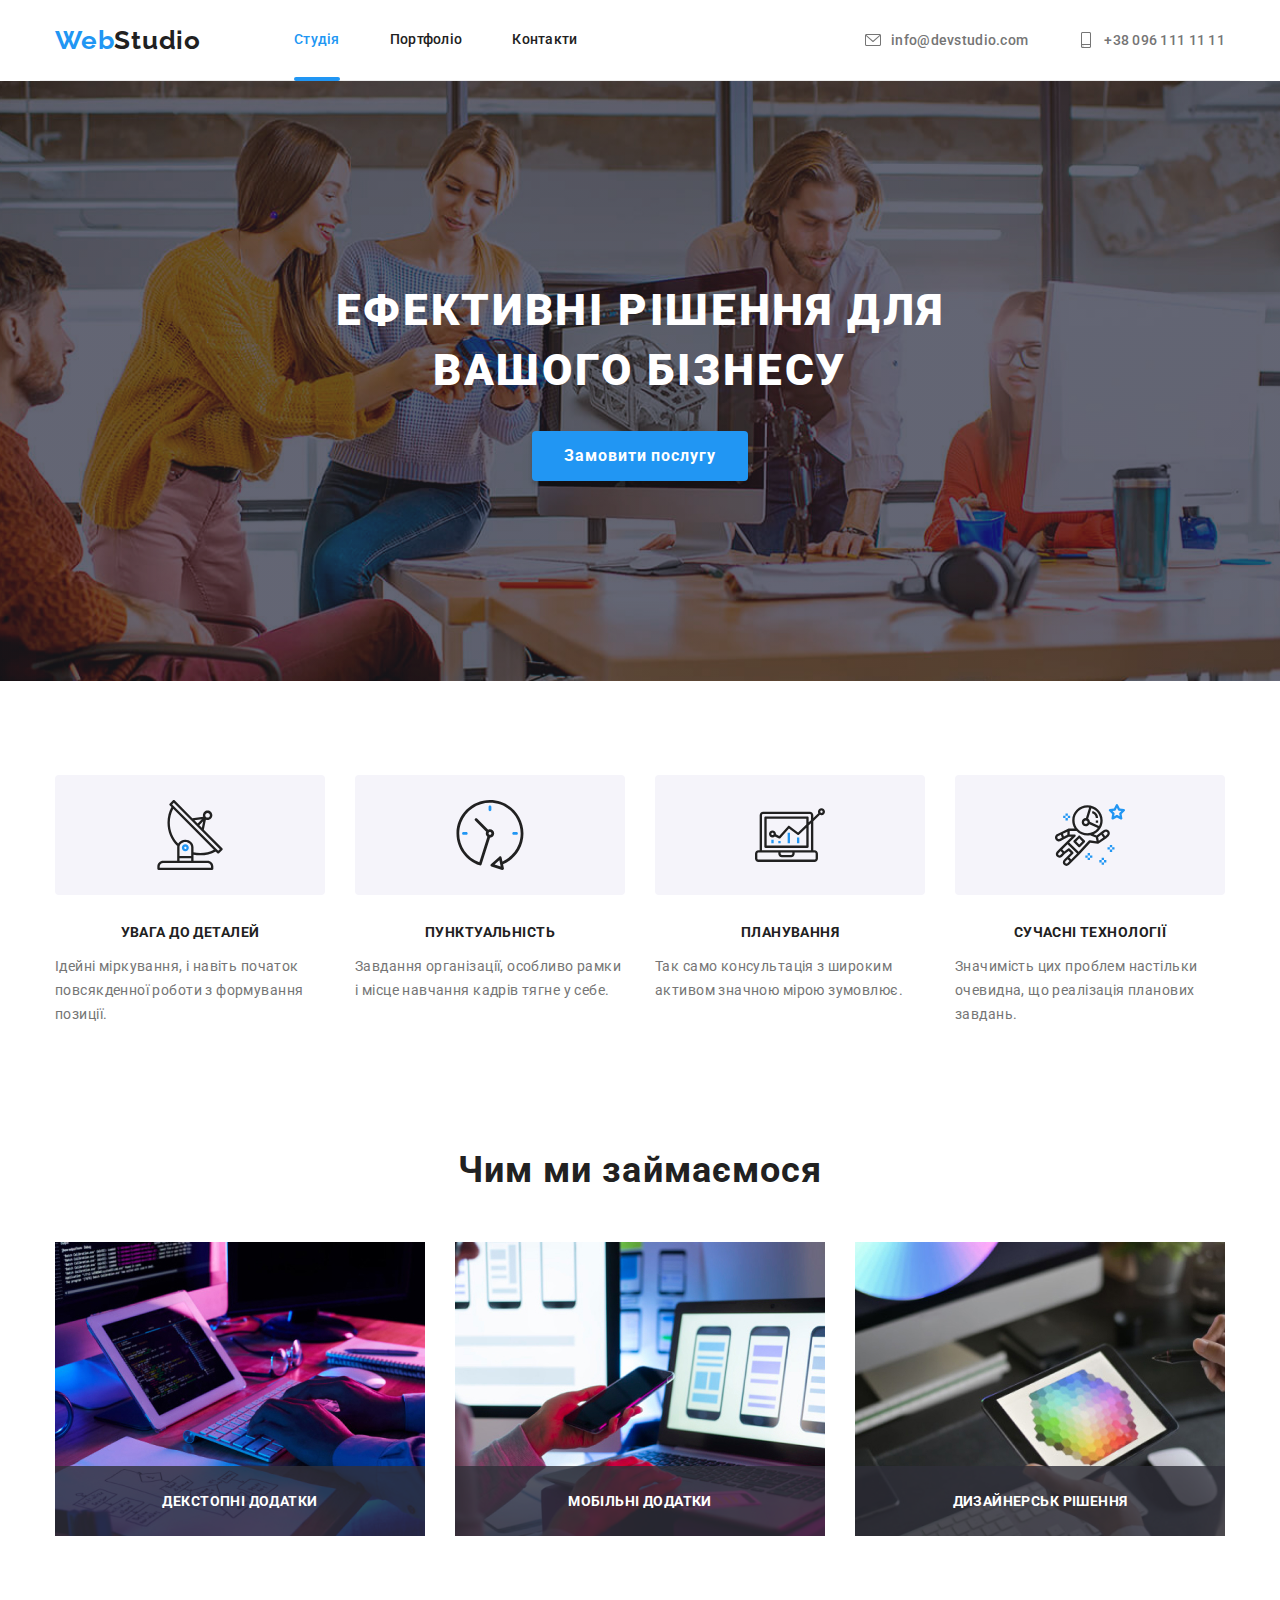
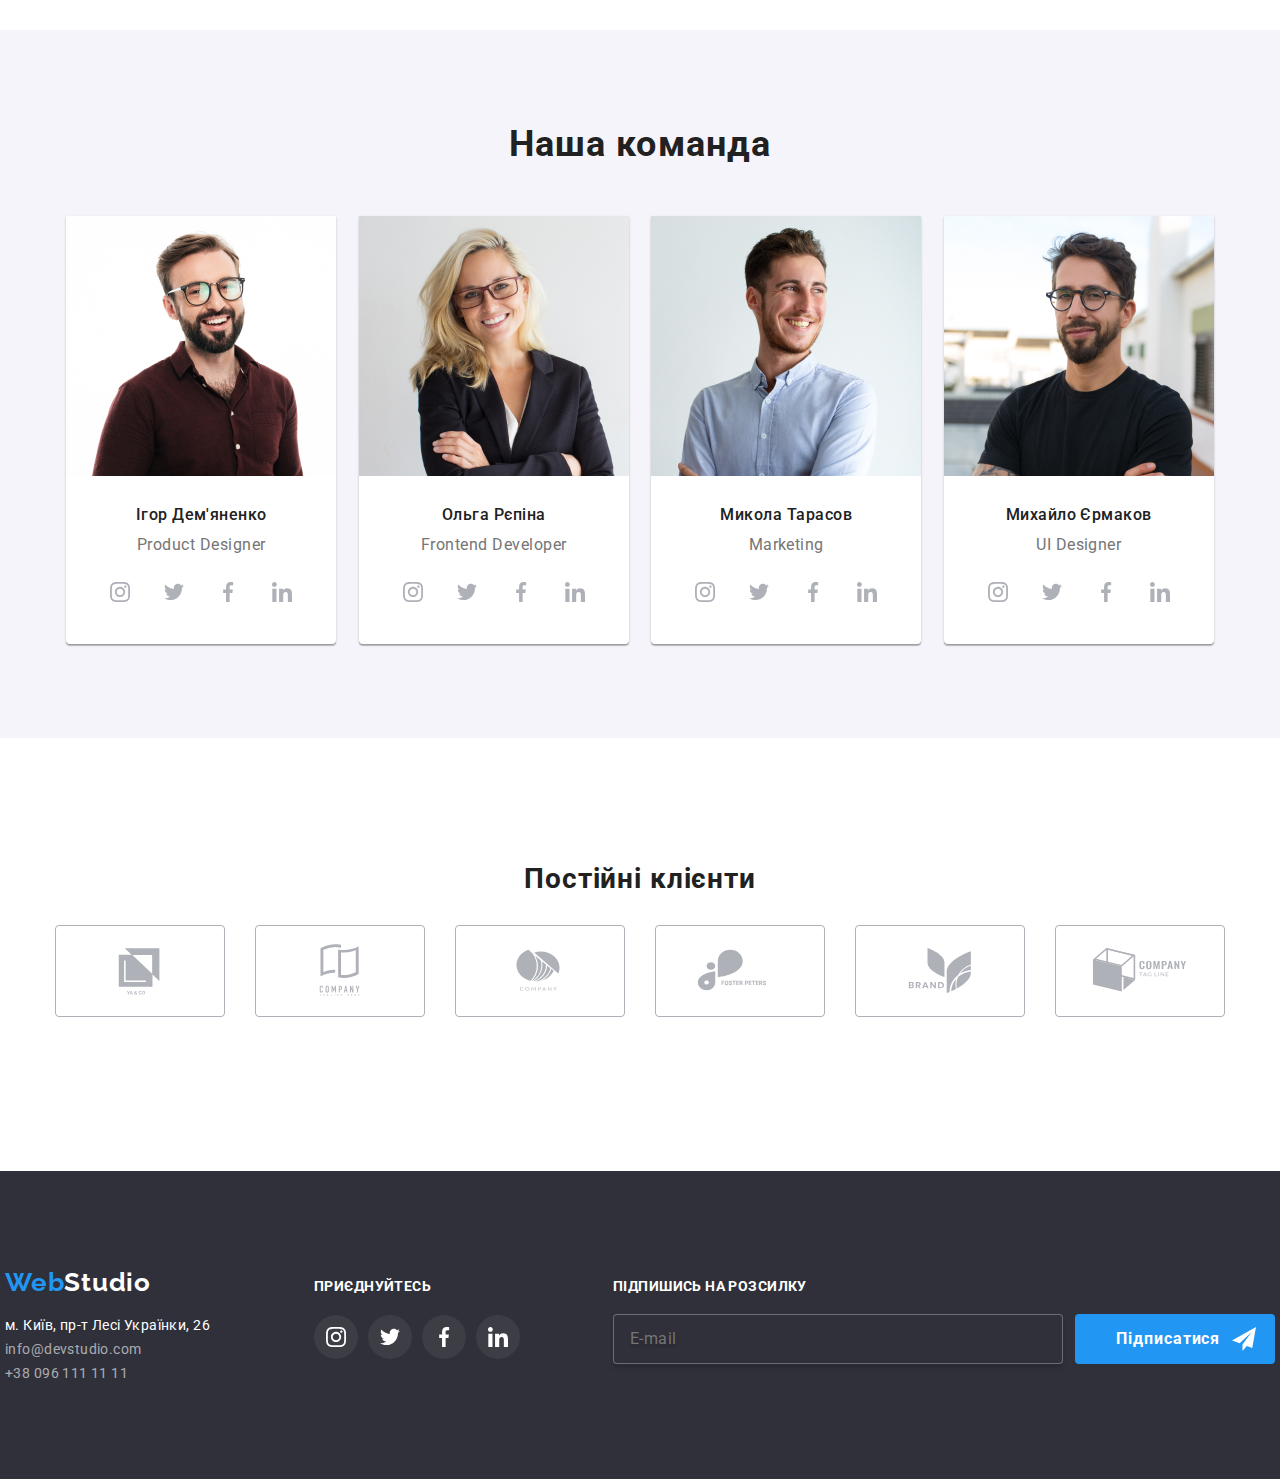
==== index.html @ 0f88b259 "home work#8 page1" ====
<!doctype html>
<html lang="uk">
<head>
    <meta charset="UTF-8">
    <meta http-equiv="X-UA-Compatible" content="IE=edge">
    <meta name="viewport" content="width=device-width, initial-scale=1.0">
    <title>WebStudio</title>
    <link rel="preconnect" href="https://fonts.googleapis.com">
    <link rel="preconnect" href="https://fonts.gstatic.com" crossorigin>
    <link href="https://fonts.googleapis.com/css2?family=Raleway:wght@700&family=Roboto:wght@400;500;700;900&display=swap"
        rel="stylesheet">
    <link rel="stylesheet" href="https://cdnjs.cloudflare.com/ajax/libs/modern-normalize/1.0.0/modern-normalize.min.css">
    <!-- <link rel="stylesheet" href="./css/styles.css"> -->
    <link rel="stylesheet" href="./css/main.min.css">
</head>
  <body class="page modal-open">
<!-- шапка сайта-->
  <header class="header">
    <div  class="header__container">
        <a href="./іndex.html" class="logo"><span class="logo--accent">Web</span>Studio</a>
      <!-- кнопка мобильного меню -->
        <button type="button" class="menu-switch js-open-menu" data-menu-button="" aria-expanded="false">
          <svg class="menu-switch__icon" width="40" height="40" aria-label="Перемикач мобільного меню">
            <use class="menu-button__open" href="./images/icons.svg#icon-menu"></use>
          </svg>
        </button>
        <!-- конец кнопки моб.меню -->
            <ul class="nav">
                <li class="nav__item"><a href="#" class="nav__link nav__link--current">Студія</a></li>
                <li class="nav__item"><a href="./portfolio.html" class="nav__link">Портфоліо</a></li>
                <li class="nav__item"><a href="#" class="nav__link">Контакти</a></li>
            </ul>
<!--Contacts-->    
            <ul class="contacts">
                <li class="contacts__item">
                  <a class="contacts__link" href="mailto:info@devstudio.com">
                    <svg class="contacts__icon" width="16px" height="16px">
                    <use href="./images/icons.svg#icon-envelope "></use></svg>info@devstudio.com</a>              
                </li>
                <li class="contacts__item"> 
                  <a class="contacts__link" href="tel:+380961111111">
                    <svg class="contacts__icon" width="16px" height="16px">
                    <use href="./images/icons.svg#icon-smartphone"></use></svg>+38 096 111 11 11</a>
                </li>
            </ul>
        </div>
    </header>
<!-- поставить крестики -->


    <!-- mobile-windows -->
    <div class="menu-container js-menu-container" id="mobile-menu">
      <button class="menu-switch js-close-menu">
        <svg class="menu-switch__icon" width="40" height="40" aria-label="Перемикач мобільного меню">
          <use class="menu-button__cross" href="./images/icons.svg#icon-close_menu"></use>
        </svg>
      </button>
      <ul class="mobile-menu">
        <li class="mobile-menu__item">
          <a href="./index.html" class="mobile-menu__link mobile-menu__link--current">Студія</a>
        </li>
        <li class="mobile-menu__item">
          <a href="./portfolio.html" class="mobile-menu__link">Портфоліо</a>
        </li>
        <li class="mobile-menu__item">
          <a href="#" class="mobile-menu__link">Контакти</a>
        </li>
      </ul>
      <ul class="contacts-menu">
        <li class="contacts-menu__item">
          <a href="tel:+380961111111" class="contacts-menu__tel"> +38 096 111 11 11 </a>
        </li>
        <li class="contacts-menu__item">
          <a href="mailto:info@devstudio.com" class="contacts-menu__mail"> info@devstudio.com </a>
        </li>
      </ul>
      <ul class="social-menu">
        <li class="social-menu__item">
          <a href="#" class="social-menu__link">Instagram</a>
        </li>
        <li class="social-menu__item">
          <a href="#" class="social-menu__link">Twitter</a>
        </li>
        <li class="social-menu__item">
          <a href="#" class="social-menu__link">Facebook</a>
        </li>
        <li class="social-menu__item">
          <a href="#" class="social-menu__link">LinkedIn</a>
        </li>
      </ul>
    </div>
    <main>
<!-- Ефективні рішення для вашого бізнесу -->
  <section class="hero">
    <h1 class="hero__title">ЕФЕКТИВНІ РІШЕННЯ ДЛЯ ВАШОГО БІЗНЕСУ</h1>
    <button  type="button" class="hero__button" data-modal-open>Замовити послугу</button>
  </section>
  <!-- ПЕРЕВАГИ -->
  <section class="benefits__section">
    <div class="benefits__container">
    <h2 class="visually--hidden">Переваги </h2>    
      <ul class="benefits__list">
      <li class="benefits__item">
       <div class="benefits__icons-box">
         <svg class="benefits__icon">
           <use href="./images/icons.svg#icon-antenna-1"></use>
         </svg>
       </div>
          <h3 class="benefits__title">УВАГА ДО ДЕТАЛЕЙ</h3>
          <p class="benefits__text">Ідейні міркування, і навіть початок повсякденної роботи з формування позиції.</p>
         </li>
        <li class="benefits__item">
          <div class="benefits__icons-box">
             <svg class="benefits__icon" >
              <use href="./images/icons.svg#icon-clock-1"></use>
              </svg>
            </div>
           <h3 class="benefits__title">ПУНКТУАЛЬНІСТЬ</h3>
           <p class="benefits__text">Завдання організації, особливо рамки і місце навчання кадрів тягне у себе.</p>
         </li>  
         <li class="benefits__item">
             <div class="benefits__icons-box">
                <svg class="benefits__icon">
                  <use href="./images/icons.svg#icon-diagram-1"></use>
                 </svg>
              </div>
             <h3 class="benefits__title">ПЛАНУВАННЯ</h3>
            <p class="benefits__text">Так само консультація з широким активом значною мірою зумовлює.</p>
         </li>
         <li class="benefits__item">
           <div class="benefits__icons-box">
               <svg class="benefits__icon" >
                 <use href="./images/icons.svg#icon-astronaut-1"></use>
               </svg>
             </div>
           <h3 class="benefits__title">СУЧАСНІ ТЕХНОЛОГІЇ</h3>
           <p class="benefits__text">Значимість цих проблем настільки очевидна, що реалізація планових завдань.</p>
         </li>
      </ul>
    </div>
 </section>
    <!-- Чим ми займаємось     -->
  <section class="activites__section">
    <div class="activites__container">
        <h2 class="activites__title">Чим ми займаємося</h2>        
          <ul class="activites__list">
            <li class="activites__item">
              <img src="./images/Box/box1.jpg" class="work-see" alt="Картинка-1" width="370">
                 <p class="activites__text">ДЕКСТОПНІ ДОДАТКИ</p>
            </li>        
            <li class="activites__item">
              <img src="./images/Box/box2.jpg" class="work-see" alt="Картинка-2" width="370">
                <p class="activites__text">МОБІЛЬНІ ДОДАТКИ</p>
            </li>
            <li class="activites__item">
              <img src="./images/Box/box3.jpg" class="work-see" alt="Картинка-3" width="370">
                <p class="activites__text">ДИЗАЙНЕРСЬК РІШЕННЯ</p>
            </li>
        </ul>
      </div></div>
  </section>
    <!--Наша команда-->
  <section class="team__section">
    <div class="team__container">
     <h2 class="team__title">Наша команда</h2>
          <ul class="team__list"> 
            <li class="team__item"> 
              <!-- Ігор Демяненко  -->
              <picture class="team__foto">
                <source 
                srcset="
                ./images/Foto/igor1.jpg 1x, 
                ./images/Foto/igor1@2x.jpg 2x" media="(min-width: 1200px)" type="image/jpg">
                <source 
                srcset="
                ./images/Foto/igor1_tablet.jpg 1x, 
                ./images/Foto/igor1_tablet@2x.jpg 2x" media="(min-width: 768px)" type="image/jpg">
                
                <img srcset="
                ./images/Foto/igor1_mobile.jpg 1x, 
                ./images/Foto/igor1_mobile@2x.jpg 2x" src="./images/Foto/igor1_mobile.jpg" alt="Ігор Демяненко" class="team__img">
              </picture>
              <!-- <img src="./images/Foto/igor1.jpg" alt="Дем'яненко" width="270" height="260" class="team__foto"> -->
              <h3 class="team__name">Ігор Дем'яненко</h3>
              <p lang="en" class="team__members">Product Designer</p>
             <ul class="iconssocial">
              <li class="iconssocial__list">
                <a class="iconssocial__link" href="https://www.instagram.com">
                 <svg width="20px" height="20px">
                   <use href="./images/icons.svg#icon-instagram"></use>
                </svg>
                </a>
              </li>
              <li>
                <a class="iconssocial__link" href="https://twitter.com">
                  <svg width="20px" height="20px">
                    <use href="./images/icons.svg#icon-twitter"></use>
                  </svg>
                </a>
              </li>
              <li>
                <a class="iconssocial__link" href="https://www.facebook.com">
                    <svg width="20px" height="20px">
                    <use href="./images/icons.svg#icon-facebook"></use>
                    </svg>
                 </a>
              </li>
              <li>
                <a class="iconssocial__link" href="https://www.linkedin.com">
                  <svg width="20px" height="20px">
                    <use href="./images/icons.svg#icon-linkedin"></use>
                  </svg>
                </a>
              </li>
            </ul>
             </li> 
            <li class="team__item"> 
              <!-- Ольга Рєпіна -->
              <picture class="team__foto">
                <source 
                srcset="
                ./images/Foto/olga2.jpg 1x, 
                ./images/Foto/olga2@2x.jpg 2x" media="(min-width: 1200px)" type="image/jpg">
                <source 
                srcset="
                ./images/Foto/olga2_tablet.jpg 1x, 
                ./images/Foto/olga2_tablet@2x.jpg 2x" media="(min-width: 768px)" type="image/jpg">
                
                <img srcset="
                ./images/Foto/olga2_mobile.jpg 1x, 
                ./images/Foto/olga2_mobile@2x.jpg 2x" src="./images/Foto/olga_mobile.jpg" alt="Ольга Рєпіна" class="team__img">
              </picture>


                    <!-- <img src="./images/Foto/olga2.jpg" alt="Рєпіна" width="270" height="260" class="team__foto"> -->
                    <h3 class="team__name">Ольга Рєпіна</h3>
                    <p lang="en" class="team__members">Frontend Developer</p>
                  <ul class="iconssocial">
                  <li class="iconssocial__list">
                      <a class="iconssocial__link" href="https://www.instagram.com">
                        <svg width="20px" height="20px">
                        <use href="./images/icons.svg#icon-instagram"></use>
                        </svg>
                      </a>
                  </li>
                  <li class="iconssocial__list">
                      <a class="iconssocial__link" href="https://twitter.com">
                        <svg width="20px" height="20px">
                        <use href="./images/icons.svg#icon-twitter"></use>
                        </svg>
                      </a>
                  </li>
                  <li class="iconssocial__list">
                       <a class="iconssocial__link" href="https://www.facebook.com">
                        <svg width="20px" height="20px">
                        <use href="./images/icons.svg#icon-facebook"></use>
                        </svg>
                      </a>
                  </li>
                  <li class="iconssocial__list">
                      <a class="iconssocial__link" href="https://www.linkedin.com">
                        <svg width="20px" height="20px">
                        <use href="./images/icons.svg#icon-linkedin"></use>
                        </svg>
                      </a>
                  </li>
                 </ul>
            </li>
            <li class="team__item">
              <!-- Микола Тарасов -->
              <picture class="team__foto">
                <source 
                srcset="
                ./images/Foto/mykola3.jpg 1x, 
                ./images/Foto/mykola3@2x.jpg 2x" media="(min-width: 1200px)" type="image/jpg">
                <source 
                srcset="
                ./images/Foto/mykola3_tablet.jpg 1x, 
                ./images/Foto/mykola3_tablet@2x.jpg 2x" media="(min-width: 768px)" type="image/jpg">
                
                <img srcset="
                ./images/Foto/mykola3_mobile.jpg 1x, 
                ./images/Foto/mykola3_mobile@2x.jpg 2x" src="./images/Foto/mykola3_mobile.jpg" alt="Микола Тарасов" class="team__img">
              </picture>

               <!-- <img src="./images/Foto/mykola3.jpg" alt="Тарасов" width="270" height="260" class="team__foto"> -->
                          <h3 class="team__name">Микола Тарасов</h3>
                          <p lang="en" class="team__members">Marketing</p>
                        <ul class="iconssocial">
                      <li>
                        <a class="iconssocial__link" href="https://www.instagram.com">
                          <svg width="20px" height="20px">
                            <use href="./images/icons.svg#icon-instagram"></use>
                          </svg>
                        </a>
                      </li>
                      <li>
                        <a class="iconssocial__link" href="https://twitter.com">
                          <svg width="20px" height="20px">
                            <use href="./images/icons.svg#icon-twitter"></use>
                          </svg>
                        </a>
                      </li>
                      <li>
                        <a class="iconssocial__link" href="https://www.facebook.com">
                          <svg width="20px" height="20px">
                             <use href="./images/icons.svg#icon-facebook"></use>
                           </svg>
                        </a>
                       </li>
                       <li>
                        <a class="iconssocial__link" href="https://www.linkedin.com">
                          <svg width="20px" height="20px">
                            <use href="./images/icons.svg#icon-linkedin"></use>
                          </svg>
                        </a>
                       </li>
                    </ul>
             </li>
            <li class="team__item">
              <!-- Михайло Єрмаков -->
              <picture class="team__foto">
                <source 
                srcset="
                ./images/Foto/mychaylo4.jpg 1x, 
                ./images/Foto/mychaylo4@2x.jpg 2x" media="(min-width: 1200px)" type="image/jpg">
                <source 
                srcset="
                ./images/Foto/mychaylo4_tablet.jpg 1x, 
                ./images/Foto/mychaylo4_tablet@2x.jpg 2x" media="(min-width: 768px)" type="image/jpg">
                
                <img srcset="
                ./images/Foto/mychaylo4_mobile.jpg 1x, 
                ./images/Foto/mychaylo4_mobile@2x.jpg 2x" src="./images/Foto/mychaylo4_mobile.jpg" alt="Михайло Єрмаков" class="team__img">
              </picture>

                  <!-- <img src="./images/Foto/mychaylo4.jpg" alt="Єрмаков" width="270" height="260" class="team__foto"> -->
                    <h3 class="team__name">Михайло Єрмаков</h3>
                    <p lang="en" class="team__members">UI Designer</p>
                      <ul class="iconssocial">
                      <li>
                        <a class="iconssocial__link" href="https://www.instagram.com">
                          <svg width="20px" height="20px">
                          <use href="./images/icons.svg#icon-instagram"></use>
                          </svg>
                        </a>
                      </li>
                      <li>
                        <a class="iconssocial__link" href="https://twitter.com">
                          <svg width="20px" height="20px">
                          <use href="./images/icons.svg#icon-twitter"></use>
                          </svg>
                        </a>
                      </li>
                      <li>
                        <a class="iconssocial__link" href="https://www.facebook.com">
                          <svg width="20px" height="20px">
                          <use href="./images/icons.svg#icon-facebook"></use>
                          </svg>
                        </a>
                      </li>
                      <li>
                        <a class="iconssocial__link" href="https://www.linkedin.com">
                          <svg width="20px" height="20px">
                          <use href="./images/icons.svg#icon-linkedin"></use>
                          </svg>
                        </a>
                      </li>
                    </ul>
            </li>
          </ul>
    </div>
  </div>
  </section>
   <!-- постійні клієнти -->
  <section class="clients__section">
    <div class="clients__container"> 
      <h2 class="clients__title">Постійні клієнти</h2>
      <ul class="clients__list">
        <li>
          <a class="clients__icon" href="#">
            <svg width="106" height="60">
              <use href="./images/icons.svg#icon-logo-yaco1"></use>
            </svg>
          </a>
        </li>
        <li>
          <a class="clients__icon" href="#">
            <svg width="106" height="60">
              <use href="./images/icons.svg#icon-logo-tag2"></use>
            </svg>
          </a>
        </li>
        <li>
          <a class="clients__icon" href="#">
            <svg width="106" height="60">
              <use href="./images/icons.svg#icon-logo-company3"></use>
            </svg>
          </a>
        </li>
        <li>
          <a class="clients__icon" href="#">
            <svg width="106" height="60">
              <use href="./images/icons.svg#icon-logo-foster4"></use>
            </svg>
          </a>
        </li>
        <li>
          <a class="clients__icon" href="#">
            <svg width="106" height="60">
              <use href="./images/icons.svg#icon-logo-brand5"></use>
            </svg>
          </a>
        </li>
        <li>
          <a class="clients__icon" href="#">
            <svg width="106" height="60">
              <use href="./images/icons.svg#icon-logo-line6"></use>
            </svg>
          </a>
        </li>
      </ul>
    <!-- </div> -->
  </div>
  </section>
    </main>
    <!-- footer -->
  <footer class="footer__section ">      
        <!-- Контакты--> 
        <div class="footer__container">
          <div class="address">                
          <a href="./іndex.html" class="logo logo--footer">
           <span class="logo--accent">Web</span>Studio</a>
           <address>
             <ul class="address__list"> 
               <li> <a href="https://goo.gl/maps/XMncbi9ji453G5f37" target="_blank" rel=" " class="address__link">
               м. Київ, пр-т Лесі Українки, 26 </a></li>
               <li><a href="mailto:info@devstudio.com" class="address__item">info@devstudio.com</a></li>
               <li><a href="tel:+380961111111" class="address__item">+38 096 111 11 11</a></li>
             </ul>
           </address>
          </div>
          <div class="join">
            <p class="join__text" >Приєднуйтесь</p>
              <ul class="icons">
                 <li class="icons__list">
                  <a class="icons__link" href="https://www.instagram.com"><svg width="20px" height="20px">
                    <use href="./images/icons.svg#icon-instagram"></use>
                    </svg>
                 </a>
                </li>
                <li class="icons__list">
                  <a class="icons__link" href="https://twitter.com"><svg width="20px" height="20px">
                     <use href="./images/icons.svg#icon-twitter"></use>
                    </svg>
                  </a>
                </li>
                <li class="icons__list">
                  <a class="icons__link" href="https://www.facebook.com"><svg width="20px" height="20px">
                    <use href="./images/icons.svg#icon-facebook"></use>
                    </svg>
                  </a>
                </li>
                <li class="icons__list">
                  <a class="icons__link" href="https://www.linkedin.com"><svg width="20px" height="20px">
                    <use href="./images/icons.svg#icon-linkedin"></use>
                    </svg>
                  </a>
                </li>
              </ul>
        </div>
        <div class="subscription"> 
          <p class="subscription__text"> ПІДПИШИСЬ НА РОЗСИЛКУ</p>
          <form class="subscription__form">
          <input class="subscription__input" placeholder="E-mail">
          <button class="subscription__button" type="button" >Підписатися
            <svg class="subscription__svg" width="24px" height="24px">
            <use href="./images/icons.svg#icon-icon-send"></use></svg></button>
          </form>   
        </div>   
      </div>    
   <!-- </div>   -->
  </footer>
<!-- модальне вікно -->
  <div class="backdrop is-hidden" data-modal>
    <div class="modal" >
<!-- кнопка закритття -->
     <button  class="close" data-modal-close>
      <svg class="close__icon" width="20px" height="20px">
        <use href="./images/icons.svg#close-modal"></use></svg></button>
  <!-- Залиште свої дані, ми вам передзвонимо --> 
     <form class="form">
        <p class="form__title">Залиште свої дані, ми вам передзвонимо</p> 
        <div class="form__field">
          <label class="form__label" for="name">Ім'я</label>
              <input class="form__box" id="name" type="text" name="name">
              <svg class="form__icon" width="18" height="18">
              <use href="./images/icons.svg#icon-person-black-18dp">
              </use>
            </svg>
        </div>
        <div class="form__field"> 
           <label class="form__label" for="tel" >Телефон</label>
             <input class="form__box" id="tel" type="tel" name="tel">
               <svg class="form__icon" width="18" height="18">
                <use href="./images/icons.svg#icon-phone-black-18dp">
               </use>
            </svg>
        </div>       
        <div class="form__field"> 
            <label class="form__label" for="mail" >Пошта</label>
              <input class="form__box" id="mail" type="email" name="mail">
              <svg class="form__icon" width="18px" height="18px">
              <use href="./images/icons.svg#icon-email-black-18dp">
              </use>
            </svg>
        </div>       
        <div class="form__field"> 
            <label for="comment" class="form__label">Коментар</label>
             <div class="imputs">
            <textarea id="comment" name="comment" class="form__textarea" cols="30" rows="10" 
          style= "height: 120px;" placeholder="Введіть текст"></textarea>
          </div>
        </div>        
         <div class="checkbox">
        <label for="checkbox" class="checkbox__label">
             <input id="checkbox" class="checkbox__input" type="checkbox" name="conditions">          
             <svg class="checkbox__icon" width="16" height="15">
              <use href="./images/icons.svg#icon-Vector_modal">
              </use>
            </svg>
         </label>    
        <p class="checkbox_text">Погоджуюся з розсилкою та приймаю<a href=" " class="checkbox__link">Умови договору</a></p>        </div>    
       <button type ="submit" class="modal__button">Відправити</button>
        </form> 
      </div>
     </div>     
  <script src="./js/modal.js">
  </script>
  <script src="./js/mobile-menu.js">
  </script>
</body>
</html>
---- css/main.min.css ----
.projects,.filter,.footer__container,.clients__container,.activites__container,.activites__list,.header__container{padding-left:15px;padding-right:15px;margin:0 auto}@media screen and (min-width: 320px){.projects,.filter,.footer__container,.clients__container,.activites__container,.activites__list,.header__container{min-width:480px;margin:0}}@media screen and (min-width: 768px){.projects,.filter,.footer__container,.clients__container,.activites__container,.activites__list,.header__container{min-width:768px;margin:0}}@media screen and (min-width: 1200px){.projects,.filter,.footer__container,.clients__container,.activites__container,.activites__list,.header__container{max-width:1200px;-webkit-box-align:center;-ms-flex-align:center;align-items:center;-webkit-box-pack:center;-ms-flex-pack:center;justify-content:center}}.contacts-menu,.team__list__list,.nav{margin-top:0;margin-bottom:0;list-style:none}@media screen and (min-width: 480px){.projects__section,.clients__section,.team__section,.benefits__section,.activites__section{padding-top:0px;padding-bottom:0px}}@media screen and (min-width: 1200px){.projects__section,.clients__section,.team__section,.benefits__section,.activites__section{padding-top:94px;padding-bottom:94px}}.visually--hidden{position:absolute;white-space:nowrap;width:1px;height:1px;overflow:hidden;border:0;padding:0;clip:rect(0 0 0 0);-webkit-clip-path:inset(50%);clip-path:inset(50%);margin:-1px}body{color:#757575;font-family:"Roboto",sans-serif}textarea{margin:0px;padding:0px}label{margin:0px;padding:0px}input{margin:0px;padding:0px}ul{list-style:none;padding:0}h1,h2,h3,h4,h5,h6,p{margin-top:0}.list{list-style:none;padding-left:0;margin:0}.link{text-decoration:none;color:inherit}img{display:block;max-width:100%;height:auto}.nav,.contacts{margin:0}.logo__contacts,.logo__footer,.address,.link__footer,.link__address,.footer__container{text-decoration:none}.header{border-bottom:1px solid #ececec}.header{display:-webkit-box;display:-ms-flexbox;display:flex;-webkit-box-pack:justify;-ms-flex-pack:justify;justify-content:space-between;padding-right:0px;margin-top:0px;margin-bottom:0px;margin-left:0;-webkit-box-align:normal;-ms-flex-align:normal;align-items:normal}@media screen and (min-width: 320px)and (max-width: 767px){.header{max-width:480px}}@media screen and (min-width: 768px){.header{max-width:768px}}@media screen and (min-width: 1200px){.header{max-width:1200px}}@media screen and (min-width: 320px)and (max-width: 479px){.header{max-width:479px}}.header{margin:0 auto}.header{border-bottom:1px solid #ececec}.logo{display:-webkit-box;display:-ms-flexbox;display:flex;text-decoration:none;color:#212121;font-family:Raleway,sans-serif;font-weight:700;font-size:26px;line-height:1.19;text-align:center;letter-spacing:.03em;-webkit-box-align:center;-ms-flex-align:center;align-items:center}.logo--accent{color:#2196f3}.logo--footer{color:#fff;margin:0px;text-align:start}@media screen and (min-width: 480px){.logo{padding-top:16px;padding-bottom:16px}}@media screen and (min-width: 320px)and (max-width: 1119px){.logo{padding-top:0px;padding-bottom:16px;padding-top:16px}}@media screen and (min-width: 1119px){.logo{margin-right:93px;-webkit-box-pack:center;-ms-flex-pack:center;justify-content:center}}@media screen and (max-width: 767px){.contacts{display:none}}.nav{padding-left:0}.nav{display:-webkit-box;display:-ms-flexbox;display:flex}@media screen and (max-width: 767px){.nav{display:none}}@media screen and (min-width: 768px)and (max-width: 1119px){.nav{-ms-flex-wrap:nowrap;flex-wrap:nowrap;margin-left:87px}}.nav{-webkit-transition:-webkit-transform 250ms cubic-bezier(0.4, 0, 0.2, 1);transition:-webkit-transform 250ms cubic-bezier(0.4, 0, 0.2, 1);transition:transform 250ms cubic-bezier(0.4, 0, 0.2, 1);transition:transform 250ms cubic-bezier(0.4, 0, 0.2, 1), -webkit-transform 250ms cubic-bezier(0.4, 0, 0.2, 1)}@media screen and (min-width: 768px){.nav__item{display:-webkit-box;display:-ms-flexbox;display:flex;position:relative}}@media screen and (min-width: 768px){.nav__item{margin-left:50px}}.nav__item:nth-child(1){margin-left:0px}.nav__link{color:#212121;padding-top:32px;padding-bottom:32px;-webkit-box-align:center;-ms-flex-align:center;align-items:center}.nav__link{-webkit-box-align:center;-ms-flex-align:center;align-items:center;font-weight:500;font-size:14px;line-height:1.14;letter-spacing:.02em;text-decoration:none}.nav__link{-webkit-transition:background-color 250ms cubic-bezier(0.4, 0, 0.2, 1);transition:background-color 250ms cubic-bezier(0.4, 0, 0.2, 1);cursor:pointer}.nav__link--current{color:#2196f3}@media screen and (min-width: 1140px){.nav__link--current::after{content:"";position:absolute;right:0;bottom:0px;-webkit-transform:translateY(25%);transform:translateY(25%);display:block;border-radius:2px;width:100%;height:4px;background-color:#2196f3}}.header__container{position:relative;display:-webkit-box;display:-ms-flexbox;display:flex;-webkit-box-pack:justify;-ms-flex-pack:justify;justify-content:space-between;-webkit-box-align:center;-ms-flex-align:center;align-items:center}@media screen and (min-width: 768px)and (max-width: 1119px){.header__container{max-width:1119px;margin:0;display:-webkit-box;display:-ms-flexbox;display:flex}}@media screen and (min-width: 1200px){.header__container{width:1200px;margin:0px auto}}@media screen and (max-width: 767px){.contacts{display:none}}@media screen and (min-width: 768px)and (max-width: 1119px){.contacts{display:-webkit-box;display:-ms-flexbox;display:flex;-ms-flex-wrap:wrap;flex-wrap:wrap;margin-left:auto;-webkit-box-align:center;-ms-flex-align:center;align-items:center;padding-left:0;margin-left:97px}}@media screen and (min-width: 1200px){.contacts{display:-webkit-box;display:-ms-flexbox;display:flex;margin-left:auto;-webkit-box-align:center;-ms-flex-align:center;align-items:center;padding-left:0}}.contacts__item{display:-webkit-box;display:-ms-flexbox;display:flex;position:relative}@media screen and (min-width: 768px){.contacts__item{margin:0}}@media screen and (min-width: 1200px){.contacts__item:nth-child(1){margin-left:0}}.contacts__link{-webkit-box-align:center;-ms-flex-align:center;align-items:center;text-decoration:none;font-weight:500;font-size:14px;line-height:16px;letter-spacing:.02em;color:#757575;-webkit-transition:fill 250ms cubic-bezier(0.4, 0, 0.2, 1),color 250ms cubic-bezier(0.4, 0, 0.2, 1);transition:fill 250ms cubic-bezier(0.4, 0, 0.2, 1),color 250ms cubic-bezier(0.4, 0, 0.2, 1);display:-webkit-box;display:-ms-flexbox;display:flex}@media screen and (min-width: 1200px){.contacts__link{margin-left:50px}}.contacts__link:hover,.contacts__link:focus{color:#2196f3}.contacts__icon{fill:currentColor;margin-right:10px;padding:0;margin-bottom:0;-webkit-transition:color 250ms cubic-bezier(0.4, 0, 0.2, 1);transition:color 250ms cubic-bezier(0.4, 0, 0.2, 1)}.contacts__icon:hover,.contacts__icon:focus{fill:#2196f3;color:#2196f3}.hero{margin:0 auto;max-width:480px;padding:118px 30px;background-color:#c4c4c4;background-image:-webkit-gradient(linear, left top, right top, from(rgba(47, 48, 58, 0.4)), to(rgba(47, 48, 58, 0.4))),url("/images/slide-hero_mobile.jpg");background-image:linear-gradient(to right, rgba(47, 48, 58, 0.4), rgba(47, 48, 58, 0.4)),url("/images/slide-hero_mobile.jpg");background-repeat:no-repeat;background-size:cover;background-position:center;text-align:center}@media(min-device-pixel-ratio: 2),(-webkit-min-device-pixel-ratio: 2),(min-resolution: 192dpi),(min-resolution: 2dppx){.hero{background-image:-webkit-gradient(linear, left top, right top, from(rgba(47, 48, 58, 0.4)), to(rgba(47, 48, 58, 0.4))),url("/images/slide-hero_mobile@2x.jpg");background-image:linear-gradient(to right, rgba(47, 48, 58, 0.4), rgba(47, 48, 58, 0.4)),url("/images/slide-hero_mobile@2x.jpg")}}@media screen and (min-width: 577px){.hero{max-width:768px;padding:118px 60px;background-image:-webkit-gradient(linear, left top, right top, from(rgba(47, 48, 58, 0.4)), to(rgba(47, 48, 58, 0.4))),url("/images/slide-hero_tablet.jpg");background-image:linear-gradient(to right, rgba(47, 48, 58, 0.4), rgba(47, 48, 58, 0.4)),url("/images/slide-hero_tablet.jpg");background-size:cover}}@media screen and (min-width: 577px)and (min-device-pixel-ratio: 2),screen and (min-width: 577px)and (-webkit-min-device-pixel-ratio: 2),screen and (min-width: 577px)and (min-resolution: 192dpi),screen and (min-width: 577px)and (min-resolution: 2dppx){.hero{background-image:-webkit-gradient(linear, left top, right top, from(rgba(47, 48, 58, 0.4)), to(rgba(47, 48, 58, 0.4))),url("/images/slide-hero_tablet@2x.jpg");background-image:linear-gradient(to right, rgba(47, 48, 58, 0.4), rgba(47, 48, 58, 0.4)),url("/images/slide-hero_tablet@2x.jpg")}}@media screen and (min-width: 961px){.hero{max-width:1600px;padding:200px 0;background-image:-webkit-gradient(linear, left top, right top, from(rgba(47, 48, 58, 0.4)), to(rgba(47, 48, 58, 0.4))),url("/images/slide-hero.jpg");background-image:linear-gradient(to right, rgba(47, 48, 58, 0.4), rgba(47, 48, 58, 0.4)),url("/images/slide-hero.jpg");background-size:cover}}@media screen and (min-width: 961px)and (min-device-pixel-ratio: 2),screen and (min-width: 961px)and (-webkit-min-device-pixel-ratio: 2),screen and (min-width: 961px)and (min-resolution: 192dpi),screen and (min-width: 961px)and (min-resolution: 2dppx){.hero{background-image:-webkit-gradient(linear, left top, right top, from(rgba(47, 48, 58, 0.4)), to(rgba(47, 48, 58, 0.4))),url("/images/slide-hero@2x.jpg");background-image:linear-gradient(to right, rgba(47, 48, 58, 0.4), rgba(47, 48, 58, 0.4)),url("/images/slide-hero@2x.jpg")}}.hero__title{max-width:360px;margin:0 auto 30px;color:#fff;text-transform:uppercase;font-weight:900;font-size:26px;line-height:1.62;letter-spacing:.06em}@media screen and (min-width: 1200px){.hero__title{max-width:696px;font-size:44px;line-height:1.36}}.hero__button{padding:10px 32px;background-color:#2196f3;color:#fff;font-weight:700;font-size:16px;line-height:1.88;letter-spacing:.06em;font-family:inherit;cursor:pointer;-webkit-box-shadow:0px 4px 4px rgba(0,0,0,.15);box-shadow:0px 4px 4px rgba(0,0,0,.15);border-radius:4px;border:none;-webkit-transition:background-color 250ms cubic-bezier(0.4, 0, 0.2, 1);transition:background-color 250ms cubic-bezier(0.4, 0, 0.2, 1)}.hero__button:hover,.hero__button:focus{background-color:#188ce8}@media screen and (max-width: 1119px){.activites__section{display:none}}.activites__section{padding-top:0px}.activites__container{display:-webkit-box;display:-ms-flexbox;display:flex;-webkit-box-orient:vertical;-webkit-box-direction:normal;-ms-flex-direction:column;flex-direction:column;-ms-flex-wrap:wrap;flex-wrap:wrap;-webkit-box-pack:center;-ms-flex-pack:center;justify-content:center;max-width:1200px;padding-left:15px;padding-right:15px;margin:0 auto}.activites__title{font-size:36px;line-height:1.16;text-align:center;letter-spacing:.03em;margin-top:0;margin-bottom:50px;color:#212121}.activites__list{display:-webkit-box;display:-ms-flexbox;display:flex;gap:30px;margin:0px;padding:0;-webkit-box-pack:justify;-ms-flex-pack:justify;justify-content:space-between}.activites__item{position:relative}.activites__text{position:absolute;padding-top:27px;padding-bottom:27px;left:0;margin:0;width:100%;height:70px;background-color:rgba(47,48,58,.8);bottom:0px;opacity:1}.activites__text{color:#fff;font-weight:700;font-size:14px;-webkit-box-align:center;-ms-flex-align:center;align-items:center;text-align:center;text-transform:uppercase;letter-spacing:.03em}.benefits__container{padding-left:15px;padding-right:15px}@media screen and (min-width: 1200px){.benefits__container{display:-webkit-box;display:-ms-flexbox;display:flex;width:1200px;margin:0 auto}}@media screen and (min-width: 1200px){.benefits__list{display:-webkit-box;display:-ms-flexbox;display:flex;-webkit-box-align:start;-ms-flex-align:start;align-items:start;margin:0;padding:0}}.benefits__title{font-style:normal;font-weight:700;font-size:14px;line-height:1.14;letter-spacing:.03em;text-transform:uppercase;color:#212121}@media screen and (min-width: 480px){.benefits__title{text-align:center}}.benefits__text{margin-top:0;margin-bottom:0;color:#757575;font-size:14px;line-height:1.71;letter-spacing:.03em}.benefits__item{display:inline-block;-webkit-box-pack:center;-ms-flex-pack:center;justify-content:center}@media screen and (min-width: 480px){.benefits__item{width:100%;margin-bottom:30px}}@media screen and (min-width: 1200px){.benefits__item{width:270px;padding-left:0;margin-left:30px}}.benefits__item:nth-child(1){padding-left:0;margin-left:0}.benefits__icon{fill:currentcolor;width:70px;height:70px}.benefits__icons-box{display:-webkit-box;display:-ms-flexbox;display:flex;-webkit-box-align:center;-ms-flex-align:center;align-items:center;-webkit-box-pack:center;-ms-flex-pack:center;justify-content:center;background-color:#f5f4fa;margin-bottom:30px;border-radius:4px}@media screen and (min-width: 1200px){.benefits__icons-box{-ms-flex-preferred-size:calc((100% - 90px)/4);flex-basis:calc((100% - 90px)/4);height:120px}}.team__section{background-color:#f5f4fa}@media screen and (min-width: 768px)and (max-width: 1119px){.team__section .team__item{width:354px}}.team__container{display:-webkit-box;display:-ms-flexbox;display:flex;-ms-flex-wrap:wrap;flex-wrap:wrap;padding-left:15px;padding-right:15px;margin:0 auto;text-align:center;-webkit-box-pack:center;-ms-flex-pack:center;justify-content:center}@media screen and (min-width: 320px)and (min-width: 767px){.team__container{-webkit-box-orient:vertical;-webkit-box-direction:normal;-ms-flex-direction:column;flex-direction:column;width:480px}}@media screen and (min-width: 768px){.team__container{width:768px;-webkit-box-orient:vertical;-webkit-box-direction:normal;-ms-flex-direction:column;flex-direction:column}}@media screen and (min-width: 1200px){.team__container{-webkit-box-orient:vertical;-webkit-box-direction:normal;-ms-flex-direction:column;flex-direction:column;width:1200px;margin:0 auto;-ms-flex-wrap:wrap;flex-wrap:wrap;-webkit-box-pack:center;-ms-flex-pack:center;justify-content:center}}.team__list{display:-webkit-box;display:-ms-flexbox;display:flex;-ms-flex-wrap:wrap;flex-wrap:wrap;font-family:Roboto,sans-serif;font-style:normal;padding-left:0;text-align:center;-webkit-box-pack:center;-ms-flex-pack:center;justify-content:center;margin:0}@media screen and (min-width: 1200px){.team__list{-ms-flex-pack:distribute;justify-content:space-around}}.team__title{font-size:36px;line-height:1.16;text-align:center;letter-spacing:.03em;margin-top:0;margin-bottom:50px;color:#212121}.team__item{margin-left:0px;background:#fff;-webkit-box-shadow:0px 1px 3px rgba(0,0,0,.12),0px 1px 1px rgba(0,0,0,.14),0px 2px 1px rgba(0,0,0,.2);box-shadow:0px 1px 3px rgba(0,0,0,.12),0px 1px 1px rgba(0,0,0,.14),0px 2px 1px rgba(0,0,0,.2);border-radius:0px 0px 4px 4px;text-align:center;margin-left:0;-webkit-transition:-webkit-transform 250ms cubic-bezier(0.4, 0, 0.2, 1);transition:-webkit-transform 250ms cubic-bezier(0.4, 0, 0.2, 1);transition:transform 250ms cubic-bezier(0.4, 0, 0.2, 1);transition:transform 250ms cubic-bezier(0.4, 0, 0.2, 1), -webkit-transform 250ms cubic-bezier(0.4, 0, 0.2, 1)}@media screen and (min-width: 1200px){.team__item{padding-bottom:30px;gap:30px}}@media screen and (min-width: 768px)and (max-width: 1119px){.team__item{margin-left:0px;margin-bottom:30px}}@media screen and (min-width: 768px)and (max-width: 1119px){.team__item{margin-left:0px;padding-bottom:24px;margin-bottom:30px}.team__item:nth-child(2n){margin-left:30px}}@media screen and (max-width: 767px){.team__item{padding-bottom:24px;margin-bottom:30px}}.team__name{color:#212121;line-height:1.18;text-align:center;letter-spacing:.03em;margin-top:0;margin-bottom:10px;font-weight:500;font-size:16px;margin-top:30px}.team__members{margin-bottom:0px;padding-bottom:0px;margin-bottom:16px}.team__members{font-size:16px;line-height:19px;text-align:center;letter-spacing:.03em}.team__foto{margin-bottom:30px}.humana-list{display:block;width:270px;margin-left:0px;-webkit-box-shadow:0px 4px 4px rgba(0,0,0,.25);box-shadow:0px 4px 4px rgba(0,0,0,.25);-webkit-transition:-webkit-transform 250ms cubic-bezier(0.4, 0, 0.2, 1);transition:-webkit-transform 250ms cubic-bezier(0.4, 0, 0.2, 1);transition:transform 250ms cubic-bezier(0.4, 0, 0.2, 1);transition:transform 250ms cubic-bezier(0.4, 0, 0.2, 1), -webkit-transform 250ms cubic-bezier(0.4, 0, 0.2, 1)}.iconssocial__list{border-radius:50%}.iconssocial__list:nth-child(1){margin-left:0}.iconssocial{display:-webkit-box;display:-ms-flexbox;display:flex;-webkit-box-pack:center;-ms-flex-pack:center;justify-content:center;gap:10px;display:flex;margin-left:auto;margin-right:auto;list-style:none}.iconssocial__link{display:-webkit-box;display:-ms-flexbox;display:flex;-webkit-box-align:center;-ms-flex-align:center;align-items:center;-webkit-box-pack:center;-ms-flex-pack:center;justify-content:center;width:44px;height:44px;border-radius:50%;fill:#afb1b8;-webkit-transition:fill 250ms cubic-bezier(0.4, 0, 0.2, 1),background-color 250ms cubic-bezier(0.4, 0, 0.2, 1);transition:fill 250ms cubic-bezier(0.4, 0, 0.2, 1),background-color 250ms cubic-bezier(0.4, 0, 0.2, 1)}.iconssocial__link:hover,.iconssocial__link:focus{background-color:#2196f3;fill:#fff}.clients__section{margin:0 auto}.clients__container{display:-webkit-box;display:-ms-flexbox;display:flex;-webkit-box-orient:vertical;-webkit-box-direction:normal;-ms-flex-direction:column;flex-direction:column;margin:0 auto;-ms-flex-wrap:wrap;flex-wrap:wrap;-webkit-box-pack:center;-ms-flex-pack:center;justify-content:center;-ms-flex-line-pack:distribute;align-content:space-around}.clients__list{-webkit-box-align:center;-ms-flex-align:center;align-items:center;-webkit-box-pack:center;-ms-flex-pack:center;justify-content:center;margin:0;display:-webkit-box;display:-ms-flexbox;display:flex;gap:30px}@media screen and (max-width: 767px){.clients__list{-ms-flex-wrap:wrap;flex-wrap:wrap;margin-bottom:60px;max-width:480px}}@media screen and (min-width: 768px){.clients__list{-ms-flex-wrap:wrap;flex-wrap:wrap;margin-bottom:60px;max-width:768px}}@media screen and (min-width: 1200px){.clients__list{-ms-flex-wrap:nowrap;flex-wrap:nowrap;gap:30px}}.clients__title{font-weight:700;font-size:36px;line-height:1.16;text-align:center;letter-spacing:.03em;color:#212121;margin-bottom:50px}@media screen and (min-width: 480px){.clients__title{font-size:28px;line-height:1.18;margin-bottom:30px;margin-top:30px}}.clients__icon{display:-webkit-box;display:-ms-flexbox;display:flex;-webkit-box-align:center;-ms-flex-align:center;align-items:center;-webkit-box-pack:center;-ms-flex-pack:center;justify-content:center;border:1px solid #afb1b8;border-radius:4px;fill:#afb1b8;-webkit-transition:fill 250ms cubic-bezier(0.4, 0, 0.2, 1),border 250ms cubic-bezier(0.4, 0, 0.2, 1);transition:fill 250ms cubic-bezier(0.4, 0, 0.2, 1),border 250ms cubic-bezier(0.4, 0, 0.2, 1)}@media screen and (max-width: 767px){.clients__icon{width:210px;height:92px}}@media screen and (min-width: 768px)and (max-width: 1119px){.clients__icon{width:226px;height:92px}}@media screen and (min-width: 1200px){.clients__icon{width:170px;height:92px}}.clients__icon:hover,.clients__icon:focus{border:1px solid #2196f3;fill:#2196f3}.footer__section{padding-top:60px;padding-bottom:60px;background:#2f303a;padding-left:0;padding-right:0}.footer__container{text-decoration:none;font-size:26px;line-height:1.19;text-align:start;letter-spacing:.03em}.footer__container{display:-webkit-box;display:-ms-flexbox;display:flex;-webkit-box-pack:center;-ms-flex-pack:center;justify-content:center;margin:0 auto}@media screen and (max-width: 767px){.footer__container{max-width:480px;-ms-flex-wrap:wrap;flex-wrap:wrap;-webkit-box-orient:vertical;-webkit-box-direction:normal;-ms-flex-direction:column;flex-direction:column;-webkit-box-align:center;-ms-flex-align:center;align-items:center}}@media screen and (min-width: 768px)and (max-width: 1119px){.footer__container{width:768px;-webkit-box-align:center;-ms-flex-align:center;align-items:center;-webkit-box-orient:horizontal;-webkit-box-direction:normal;-ms-flex-direction:row;flex-direction:row;-ms-flex-wrap:wrap;flex-wrap:wrap;-webkit-box-pack:justify;-ms-flex-pack:justify;justify-content:space-between}}@media screen and (min-width: 1200px){.footer__container{display:-webkit-box;display:-ms-flexbox;display:flex;width:1200px;-webkit-box-align:baseline;-ms-flex-align:baseline;align-items:baseline}}.address{font-style:normal}@media screen and (min-width: 1200px){.address{margin-top:20px}}.address{display:-webkit-box;display:-ms-flexbox;display:flex;-webkit-box-orient:vertical;-webkit-box-direction:normal;-ms-flex-direction:column;flex-direction:column;margin-left:0}@media screen and (max-width: 767px){.address{-webkit-box-align:center;-ms-flex-align:center;align-items:center}}@media screen and (min-width: 768px)and (max-width: 1119px){.address{-webkit-box-align:center;-ms-flex-align:center;align-items:center;margin-left:74px}}@media screen and (min-width: 1200px){.address{-webkit-box-align:start;-ms-flex-align:start;align-items:start}}.address__list{margin-top:0;margin-bottom:0;list-style:none;padding-left:0;font-size:14px;line-height:1.71;letter-spacing:.03em;color:#fff;font-style:normal}@media screen and (max-width: 1119px){.address__list{display:-webkit-box;display:-ms-flexbox;display:flex;-webkit-box-orient:vertical;-webkit-box-direction:normal;-ms-flex-direction:column;flex-direction:column;-webkit-box-align:center;-ms-flex-align:center;align-items:center}}@media screen and (min-width: 1200px){.address{margin-right:70px}}.address__link{color:#fff;text-decoration:none;list-style:none;-webkit-transition:color 250ms cubic-bezier(0.4, 0, 0.2, 1);transition:color 250ms cubic-bezier(0.4, 0, 0.2, 1);-webkit-box-align:center;-ms-flex-align:center;align-items:center}.address__link:hover,.address__link:focus{color:#2196f3}.address__item{color:rgba(255,255,255,.6);text-decoration:none;-webkit-transition:color 250ms cubic-bezier(0.4, 0, 0.2, 1);transition:color 250ms cubic-bezier(0.4, 0, 0.2, 1)}.address__item:hover,.address__item:focus{color:#2196f3}.address__item{margin-top:9px}.join{display:-webkit-box;display:-ms-flexbox;display:flex;-webkit-box-orient:vertical;-webkit-box-direction:normal;-ms-flex-direction:column;flex-direction:column;padding:0}@media screen and (max-width: 767px){.join{-webkit-box-align:center;-ms-flex-align:center;align-items:center}}@media screen and (min-width: 768px)and (max-width: 1119px){.join{margin-right:74px}}@media screen and (max-width: 767px){.join{-webkit-box-align:center;-ms-flex-align:center;align-items:center;margin-bottom:60px;margin-top:60px;align-items:center}}.join__text{text-transform:uppercase;-webkit-box-align:center;-ms-flex-align:center;align-items:center;color:#fff;font-weight:700;font-size:14px;line-height:1.14;letter-spacing:.03em;padding:0;margin:0;margin-bottom:20px}.subscription{display:-webkit-box;display:-ms-flexbox;display:flex;-webkit-box-orient:vertical;-webkit-box-direction:normal;-ms-flex-direction:column;flex-direction:column;-webkit-box-pack:center;-ms-flex-pack:center;justify-content:center}@media screen and (max-width: 767px){.subscription{margin:0px auto;-webkit-box-align:center;-ms-flex-align:center;align-items:center}}@media screen and (min-width: 768px)and (max-width: 1119px){.subscription{-webkit-box-align:center;-ms-flex-align:center;align-items:center;-webkit-box-pack:center;-ms-flex-pack:center;justify-content:center;margin-left:144px;margin-right:auto;margin-top:60px}}@media screen and (min-width: 1200px){.subscription{margin-left:93px}}.subscription__text{margin-bottom:20px;font-weight:700;font-size:14px;line-height:16px;letter-spacing:.03em;text-transform:uppercase;color:#fff}.subscription__form{display:-webkit-box;display:-ms-flexbox;display:flex;-webkit-box-align:center;-ms-flex-align:center;align-items:center}@media screen and (max-width: 1119px){.subscription__form{-webkit-box-orient:vertical;-webkit-box-direction:normal;-ms-flex-direction:column;flex-direction:column}}@media screen and (min-width: 1200px){.subscription__form{-webkit-box-align:center;-ms-flex-align:center;align-items:center}}.subscription__input{cursor:pointer;width:450px;height:50px;padding:0px;padding-left:16px;font-weight:400;font-size:16px;line-height:1.25;letter-spacing:.03em;border:1px solid rgba(255,255,255,.3);-webkit-box-shadow:0px 4px 4px rgba(0,0,0,.15);box-shadow:0px 4px 4px rgba(0,0,0,.15);background-color:#2f303a;color:rgba(255,255,255,.6);text-shadow:0px 4px 4px rgba(0,0,0,.25);border-radius:4px;-webkit-transition:border 250ms #212121,color 250ms #212121,text-shadow 250ms #212121,-webkit-box-shadow 250ms #212121;transition:border 250ms #212121,color 250ms #212121,text-shadow 250ms #212121,-webkit-box-shadow 250ms #212121;transition:box-shadow 250ms #212121,border 250ms #212121,color 250ms #212121,text-shadow 250ms #212121;transition:box-shadow 250ms #212121,border 250ms #212121,color 250ms #212121,text-shadow 250ms #212121,-webkit-box-shadow 250ms #212121}@media screen and (min-width: 1200px){.subscription__input{padding-right:12px}}@media screen and (min-width: 320px)and (max-width: 480px){.subscription__input{width:100%;margin-left:0;margin-right:0}}.subscription__input:hover,.subscription__input:focus{border:1px solid #2196f3;color:#2196f3;-webkit-box-shadow:0px 4px 4px rgba(0,0,0,.25);box-shadow:0px 4px 4px rgba(0,0,0,.25)}.subscription__button{background-color:#2196f3;-webkit-transition:background-color 250ms cubic-bezier(0.4, 0, 0.2, 1);transition:background-color 250ms cubic-bezier(0.4, 0, 0.2, 1)}.subscription__button{display:-webkit-box;display:-ms-flexbox;display:flex;-webkit-box-pack:space-evenly;-ms-flex-pack:space-evenly;justify-content:space-evenly;width:200px;height:50px;border-radius:4px;color:#fff;cursor:pointer;font-weight:700;font-size:16px;line-height:1.87;text-align:left;-webkit-box-align:center;-ms-flex-align:center;align-items:center;letter-spacing:.06em;border:1px solid rgba(0,0,0,0);-webkit-transition:fill 250ms cubic-bezier(0.4, 0, 0.2, 1),border 250ms cubic-bezier(0.4, 0, 0.2, 1);transition:fill 250ms cubic-bezier(0.4, 0, 0.2, 1),border 250ms cubic-bezier(0.4, 0, 0.2, 1)}.subscription__button:hover,.subscription__button:focus{border:1px solid #2196f3;-webkit-box-shadow:0px 4px 4px rgba(0,0,0,.15);box-shadow:0px 4px 4px rgba(0,0,0,.15);background-color:#188ce8}@media screen and (min-width: 320px)and (max-width: 1119px){.subscription__button{margin-top:20px;padding:0px}}@media screen and (min-width: 1200px){.subscription__button{margin-left:12px;padding-left:28px}}.subscription__svg{fill:#fff;-webkit-box-pack:center;-ms-flex-pack:center;justify-content:center;-webkit-box-align:center;-ms-flex-align:center;align-items:center;margin-left:0px}.backdrop{position:fixed;top:0px;left:0px;width:100%;height:100%;background:rgba(0,0,0,.2);opacity:1;-webkit-transition:opasity 250ms cubic-bezier(0.4, 0, 0.2, 1),visibility 250ms cubic-bezier(0.4, 0, 0.2, 1);transition:opasity 250ms cubic-bezier(0.4, 0, 0.2, 1),visibility 250ms cubic-bezier(0.4, 0, 0.2, 1)}.backdrop.is-hidden{opacity:0;pointer-events:none;visibility:hidden;-webkit-transition:opasity 250ms cubic-bezier(0.4, 0, 0.2, 1),visibility 250ms cubic-bezier(0.4, 0, 0.2, 1);transition:opasity 250ms cubic-bezier(0.4, 0, 0.2, 1),visibility 250ms cubic-bezier(0.4, 0, 0.2, 1)}.backdrop.is-hidden .modal{position:absolute;top:50%;left:50%;-webkit-transform:translate(-50%, -50%) scale(0) rotateZ(0deg);transform:translate(-50%, -50%) scale(0) rotateZ(0deg);-webkit-transition:-webkit-transform 250ms cubic-bezier(0.4, 0, 0.2, 1);transition:-webkit-transform 250ms cubic-bezier(0.4, 0, 0.2, 1);transition:transform 250ms cubic-bezier(0.4, 0, 0.2, 1);transition:transform 250ms cubic-bezier(0.4, 0, 0.2, 1), -webkit-transform 250ms cubic-bezier(0.4, 0, 0.2, 1)}.form{padding:40px}.form__title{display:block;padding:0px;margin-bottom:12px;font-weight:700;font-size:20px;line-height:1.15;text-align:center;letter-spacing:.03em;color:#212121}.modal{position:absolute;width:528px;top:50%;left:50%;-webkit-transform:translate(-50%, -50%);transform:translate(-50%, -50%);background-color:#fff;-webkit-transform:translate(-50%, -50%) scale(1) rotateZ(360deg);transform:translate(-50%, -50%) scale(1) rotateZ(360deg);border:1px solid rgba(0,0,0,0);border-radius:4px;-webkit-box-shadow:0px 1px 3px rgba(0,0,0,.12),0px 1px 1px rgba(0,0,0,.14),0px 2px 1px rgba(0,0,0,.2);box-shadow:0px 1px 3px rgba(0,0,0,.12),0px 1px 1px rgba(0,0,0,.14),0px 2px 1px rgba(0,0,0,.2);-webkit-transition:background-color 250ms cubic-bezier(0.4, 0, 0.2, 1),-webkit-transform 250ms cubic-bezier(0.4, 0, 0.2, 1);transition:background-color 250ms cubic-bezier(0.4, 0, 0.2, 1),-webkit-transform 250ms cubic-bezier(0.4, 0, 0.2, 1);transition:transform 250ms cubic-bezier(0.4, 0, 0.2, 1),background-color 250ms cubic-bezier(0.4, 0, 0.2, 1);transition:transform 250ms cubic-bezier(0.4, 0, 0.2, 1),background-color 250ms cubic-bezier(0.4, 0, 0.2, 1),-webkit-transform 250ms cubic-bezier(0.4, 0, 0.2, 1)}@media screen and (min-width: 480px)and (max-width: 1119px){.modal{width:450px}}.close__icon{margin:auto;width:18px;height:18px;right:50%;-webkit-box-align:center;-ms-flex-align:center;align-items:center;cursor:pointer}.close{display:-webkit-box;display:-ms-flexbox;display:flex;position:absolute;top:8px;right:8px;margin:0;-webkit-box-align:center;-ms-flex-align:center;align-items:center;-webkit-box-pack:center;-ms-flex-pack:center;justify-content:center;width:30px;height:30px;border-radius:50%;border:1px solid rgba(0,0,0,.1);padding:0;background-color:#fff;fill:#000;-webkit-transition:fill 250ms cubic-bezier(0.4, 0, 0.2, 1),-webkit-transform 250ms cubic-bezier(0.4, 0, 0.2, 1);transition:fill 250ms cubic-bezier(0.4, 0, 0.2, 1),-webkit-transform 250ms cubic-bezier(0.4, 0, 0.2, 1);transition:transform 250ms cubic-bezier(0.4, 0, 0.2, 1),fill 250ms cubic-bezier(0.4, 0, 0.2, 1);transition:transform 250ms cubic-bezier(0.4, 0, 0.2, 1),fill 250ms cubic-bezier(0.4, 0, 0.2, 1),-webkit-transform 250ms cubic-bezier(0.4, 0, 0.2, 1)}.close:hover,.close:focus{fill:#188ce8}.form__field~.form__field{margin-top:10px}.form__field{position:relative;display:-webkit-box;display:-ms-flexbox;display:flex;-webkit-box-orient:vertical;-webkit-box-direction:normal;-ms-flex-direction:column;flex-direction:column;margin-bottom:10px}.form__label{font-weight:400;font-size:12px;line-height:1.16;letter-spacing:.01em;padding:0;margin:0;margin-bottom:4px;color:#757575}.form__imputs{position:relative;cursor:pointer;margin:0;height:40px;border:1px solid rgba(33,33,33,.2);border-radius:4px;padding-left:42px;-webkit-transition:fill 250ms cubic-bezier(0.4, 0, 0.2, 1),color 250ms cubic-bezier(0.4, 0, 0.2, 1);transition:fill 250ms cubic-bezier(0.4, 0, 0.2, 1),color 250ms cubic-bezier(0.4, 0, 0.2, 1)}.form__imputs:hover,.form__imputs:focus{border:#2196f3;fill:#2196f3}.form__imputs:focus,.form__imputs:hover{outline:1px solid #2196f3;cursor:pointer}.form__icon{position:absolute;top:50%;left:12px;width:18px;height:18px;fill:#212121;-webkit-transition:fill 250ms cubic-bezier(0.4, 0, 0.2, 1);transition:fill 250ms cubic-bezier(0.4, 0, 0.2, 1)}.form__box:focus+.form__icon,.form__box:hover+.form__icon{fill:#2196f3}.form__box{position:relative;width:448px;height:40px;padding:0px;padding-left:40px;padding-right:12px;margin:0px;border:1px solid rgba(33,33,33,.2);border-radius:4px;cursor:pointer;fill:#2196f3;-webkit-transition:fill 250ms cubic-bezier(0.4, 0, 0.2, 1),border 250ms cubic-bezier(0.4, 0, 0.2, 1);transition:fill 250ms cubic-bezier(0.4, 0, 0.2, 1),border 250ms cubic-bezier(0.4, 0, 0.2, 1)}@media screen and (min-width: 480px)and (max-width: 1119px){.form__box{width:370px}}.form__box:hover,.form__box:focus,.form__box:active{border:1px solid #2196f3;fill:#2196f3}.form__icon:hover,.form__icon:focus{fill:#2196f3;color:#2196f3}.checkbox{position:relative;display:-webkit-box;display:-ms-flexbox;display:flex;-webkit-box-align:center;-ms-flex-align:center;align-items:center;-webkit-box-pack:center;-ms-flex-pack:center;justify-content:center;font-weight:400;font-size:14px;line-height:1.71;letter-spacing:.03em;margin-left:12px;margin-top:20px;color:#757575}@media screen and (min-width: 480px)and (max-width: 1119px){.checkbox{font-weight:400;font-size:12px;line-height:1.16;margin-left:0px;-webkit-box-pack:justify;-ms-flex-pack:justify;justify-content:space-between}}.checkbox__label{cursor:pointer;display:-webkit-box;display:-ms-flexbox;display:flex;font-size:14px;font-size:14px;-webkit-box-pack:center;-ms-flex-pack:center;justify-content:center;-webkit-box-align:center;-ms-flex-align:center;align-items:center;cursor:pointer}.checkbox__icon{display:inline-block;position:absolute;left:20px;border-radius:2px;fill:#fff;border:2px solid #212121;-webkit-transform:translate(-50%);transform:translate(-50%)}@media screen and (min-width: 480px)and (max-width: 1119px){.checkbox__icon{left:8px}}.checkbox__input{width:16px;height:15px;border-color:#212121;margin-right:8px}.checkbox__input:checked~.checkbox__icon{fill:#fff;border:rgba(0,0,0,0)}.checkbox__link{color:#2196f3;margin-left:8px}.checkbox_text{padding:0;margin:0}.modal__button{display:block;border-radius:4px;border:1px solid rgba(0,0,0,0);padding:10px 52px;-webkit-box-shadow:0px 4px 4px rgba(0,0,0,.25);box-shadow:0px 4px 4px rgba(0,0,0,.25);margin-top:30px;-webkit-box-align:center;-ms-flex-align:center;align-items:center;margin-left:auto;margin-right:auto;width:200px;height:50px}.modal__button{color:#fff;cursor:pointer;font-weight:700;font-size:16px;line-height:1.87;text-align:center;letter-spacing:.06em;line-height:30px}.modal__button{background-color:#2196f3;-webkit-transition:background-color 250ms cubic-bezier(0.4, 0, 0.2, 1),-webkit-box-shadow 250ms cubic-bezier(0.4, 0, 0.2, 1);transition:background-color 250ms cubic-bezier(0.4, 0, 0.2, 1),-webkit-box-shadow 250ms cubic-bezier(0.4, 0, 0.2, 1);transition:background-color 250ms cubic-bezier(0.4, 0, 0.2, 1),box-shadow 250ms cubic-bezier(0.4, 0, 0.2, 1);transition:background-color 250ms cubic-bezier(0.4, 0, 0.2, 1),box-shadow 250ms cubic-bezier(0.4, 0, 0.2, 1),-webkit-box-shadow 250ms cubic-bezier(0.4, 0, 0.2, 1)}.modal__button:hover,.modal__button:focus{color:#fff;background-color:#188ce8}.form__textarea{border:1px solid rgba(33,33,33,.2);width:448px;height:58px;border-radius:4px;margin:0;margin-top:4px;resize:none;padding:12px 16px;font-weight:400;font-size:12px;line-height:1.16;letter-spacing:.01em;color:#212121}@media screen and (min-width: 480px)and (max-width: 1119px){.form__textarea{width:370px}}.form__textarea:hover,.form__textarea:focus{border:1px solid #2196f3}.filter{-ms-flex-pack:distribute;justify-content:space-around;-ms-flex-wrap:wrap;flex-wrap:wrap}.filter__list{display:-webkit-box;display:-ms-flexbox;display:flex;-webkit-box-align:center;-ms-flex-align:center;align-items:center;-webkit-box-pack:center;-ms-flex-pack:center;justify-content:center;margin-bottom:50px;margin-top:0;padding:0;list-style:none;min-width:216px;color:#212121;cursor:pointer;font-family:inherit;border-radius:4px;border:1px solid rgba(0,0,0,0);text-align:center;font-weight:500;font-size:16px;line-height:1.62;letter-spacing:.03em;-webkit-transition:background-color 250ms cubic-bezier(0.4, 0, 0.2, 1),color 250ms cubic-bezier(0.4, 0, 0.2, 1),-webkit-box-shadow 250ms cubic-bezier(0.4, 0, 0.2, 1);transition:background-color 250ms cubic-bezier(0.4, 0, 0.2, 1),color 250ms cubic-bezier(0.4, 0, 0.2, 1),-webkit-box-shadow 250ms cubic-bezier(0.4, 0, 0.2, 1);transition:background-color 250ms cubic-bezier(0.4, 0, 0.2, 1),box-shadow 250ms cubic-bezier(0.4, 0, 0.2, 1),color 250ms cubic-bezier(0.4, 0, 0.2, 1);transition:background-color 250ms cubic-bezier(0.4, 0, 0.2, 1),box-shadow 250ms cubic-bezier(0.4, 0, 0.2, 1),color 250ms cubic-bezier(0.4, 0, 0.2, 1),-webkit-box-shadow 250ms cubic-bezier(0.4, 0, 0.2, 1)}.filter__item{margin-right:8px}.filter__item:last-child{margin-right:0}.filter__button{padding:6px 22px;min-width:73px;font-weight:500;font-size:16px;line-height:1.62;letter-spacing:.03em;background-color:#f5f4fa;border:none;border-radius:4px;cursor:pointer;-webkit-transition:color 250ms cubic-bezier(0.4, 0, 0.2, 1),background-color 250ms cubic-bezier(0.4, 0, 0.2, 1),-webkit-box-shadow 250ms cubic-bezier(0.4, 0, 0.2, 1);transition:color 250ms cubic-bezier(0.4, 0, 0.2, 1),background-color 250ms cubic-bezier(0.4, 0, 0.2, 1),-webkit-box-shadow 250ms cubic-bezier(0.4, 0, 0.2, 1);transition:color 250ms cubic-bezier(0.4, 0, 0.2, 1),background-color 250ms cubic-bezier(0.4, 0, 0.2, 1),box-shadow 250ms cubic-bezier(0.4, 0, 0.2, 1);transition:color 250ms cubic-bezier(0.4, 0, 0.2, 1),background-color 250ms cubic-bezier(0.4, 0, 0.2, 1),box-shadow 250ms cubic-bezier(0.4, 0, 0.2, 1),-webkit-box-shadow 250ms cubic-bezier(0.4, 0, 0.2, 1)}.filter__button:hover,.filter__button:focus{color:#fff;background-color:#2196f3;-webkit-box-shadow:0px 4px 4px rgba(0,0,0,.25);box-shadow:0px 4px 4px rgba(0,0,0,.25)}.project__thumb{position:relative;overflow:hidden;-webkit-transition:-webkit-transform 250ms cubic-bezier(0.4, 0, 0.2, 1);transition:-webkit-transform 250ms cubic-bezier(0.4, 0, 0.2, 1);transition:transform 250ms cubic-bezier(0.4, 0, 0.2, 1);transition:transform 250ms cubic-bezier(0.4, 0, 0.2, 1), -webkit-transform 250ms cubic-bezier(0.4, 0, 0.2, 1)}.project__thumb{position:relative;overflow:hidden;-webkit-transition:-webkit-transform 250ms cubic-bezier(0.4, 0, 0.2, 1);transition:-webkit-transform 250ms cubic-bezier(0.4, 0, 0.2, 1);transition:transform 250ms cubic-bezier(0.4, 0, 0.2, 1);transition:transform 250ms cubic-bezier(0.4, 0, 0.2, 1), -webkit-transform 250ms cubic-bezier(0.4, 0, 0.2, 1)}.project__list{display:-webkit-box;display:-ms-flexbox;display:flex;-ms-flex-wrap:wrap;flex-wrap:wrap;position:relative;list-style:none;gap:30px;margin-top:0px;padding-left:0px;margin-bottom:0px}.container.project{margin-left:0px}.project__card{margin:0px;padding:20px 24px;border-width:0px 1px 1px 1px;border-color:#eee;border-style:solid}.container.project{margin-left:0px}.project__item{width:370px;text-decoration:none;margin-top:0px;margin-bottom:0px;margin-left:0px;margin-right:0px}.project__item:hover,.project__item:focus{-webkit-box-shadow:0px 4px 4px rgba(0,0,0,.25);box-shadow:0px 4px 4px rgba(0,0,0,.25);-webkit-transition:-webkit-box-shadow 250ms cubic-bezier(0.4, 0, 0.2, 1);transition:-webkit-box-shadow 250ms cubic-bezier(0.4, 0, 0.2, 1);transition:box-shadow 250ms cubic-bezier(0.4, 0, 0.2, 1);transition:box-shadow 250ms cubic-bezier(0.4, 0, 0.2, 1), -webkit-box-shadow 250ms cubic-bezier(0.4, 0, 0.2, 1)}.project__link{display:block;text-decoration:none}.project__link{display:block;-webkit-transition:-webkit-box-shadow 250ms cubic-bezier(0.4, 0, 0.2, 1);transition:-webkit-box-shadow 250ms cubic-bezier(0.4, 0, 0.2, 1);transition:box-shadow 250ms cubic-bezier(0.4, 0, 0.2, 1);transition:box-shadow 250ms cubic-bezier(0.4, 0, 0.2, 1), -webkit-box-shadow 250ms cubic-bezier(0.4, 0, 0.2, 1)}.project__link{max-width:370px;list-style:none;text-decoration:none;-webkit-transition:-webkit-box-shadow 250ms cubic-bezier(0.4, 0, 0.2, 1);transition:-webkit-box-shadow 250ms cubic-bezier(0.4, 0, 0.2, 1);transition:box-shadow 250ms cubic-bezier(0.4, 0, 0.2, 1);transition:box-shadow 250ms cubic-bezier(0.4, 0, 0.2, 1), -webkit-box-shadow 250ms cubic-bezier(0.4, 0, 0.2, 1)}.project__link{min-width:100px;font-family:inherit;-webkit-appearance:none;-moz-appearance:none;appearance:none;border:0;border-radius:5px;color:#fff}.project__link:hover,.project__link:focus{-webkit-box-shadow:0px 4px 4px rgba(0,0,0,.25);box-shadow:0px 4px 4px rgba(0,0,0,.25)}.project__overlay{position:absolute;width:100%;height:100%;left:0;top:0;margin:0px;background-color:rgba(33,150,243,.9);opacity:1;padding:0px;padding-top:63px;padding-left:24px;padding-right:24px;font-size:18px;line-height:1.55;letter-spacing:.03em;color:#fff;-webkit-transition:-webkit-transform 250ms cubic-bezier(0.4, 0, 0.2, 1);transition:-webkit-transform 250ms cubic-bezier(0.4, 0, 0.2, 1);transition:transform 250ms cubic-bezier(0.4, 0, 0.2, 1);transition:transform 250ms cubic-bezier(0.4, 0, 0.2, 1), -webkit-transform 250ms cubic-bezier(0.4, 0, 0.2, 1);-webkit-transform:translateY(100%);transform:translateY(100%)}.project__link:hover .project__overlay,.project__link:focus .project__overlay{-webkit-transform:translateY(0);transform:translateY(0)}.project__title{font-family:"Roboto";padding-top:0px;margin-bottom:4px;color:#212121;font-style:normal;font-weight:700;font-size:18px;line-height:2;letter-spacing:.06em}.project__name{margin:0px;padding-top:0px;padding-bottom:0px}.project__name{color:#757575;font-size:16px;line-height:1.8;letter-spacing:.03em}.join .icons{padding-left:0;padding-right:0;margin-bottom:60px}.icons{display:-webkit-box;display:-ms-flexbox;display:flex;-webkit-box-pack:start;-ms-flex-pack:start;justify-content:start;margin-left:auto;margin-right:auto;padding-left:0;list-style:none;margin:0}.icons__list{border-radius:50%;margin-left:10px}.icons__list:nth-child(1){margin-left:0}.icons__link{display:-webkit-box;display:-ms-flexbox;display:flex;-webkit-box-align:center;-ms-flex-align:center;align-items:center;-webkit-box-pack:center;-ms-flex-pack:center;justify-content:center;width:44px;height:44px;border-radius:50%;fill:#fff;background:rgba(184,177,177,.1);-webkit-transition:background-color 250ms cubic-bezier(0.4, 0, 0.2, 1);transition:background-color 250ms cubic-bezier(0.4, 0, 0.2, 1)}.icons__link:hover,.icons__link:focus{background-color:#2196f3}.menu-button{display:-webkit-inline-box;display:-ms-inline-flexbox;display:inline-flex;margin-right:0;padding:0;border:none;background-color:rgba(0,0,0,0);cursor:pointer}@media screen and (max-width: 767px){.menu-button{display:none}}.menu-switch{display:-webkit-box;display:-ms-flexbox;display:flex;min-height:40px;min-width:40px;-webkit-box-align:center;-ms-flex-align:center;align-items:center;-webkit-box-pack:center;-ms-flex-pack:center;justify-content:center;margin-left:auto;padding:0;background-color:rgba(0,0,0,0);cursor:pointer;border:none;border-radius:50%;outline:none}.menu-switch:hover,.menu-switch:focus{color:#2196f3}.menu-switch__icon{fill:currentColor}.menu-container .menu-switch{position:absolute;top:16px;right:16px}@media screen and (min-width: 768px){.menu-switch{display:none}}.menu-container{position:fixed;top:0;left:0;width:100%;height:100%;padding:48px 40px;display:-webkit-box;display:-ms-flexbox;display:flex;-webkit-box-orient:vertical;-webkit-box-direction:normal;-ms-flex-direction:column;flex-direction:column;background-color:#fff;z-index:999;overflow-y:scroll;-webkit-transform:translateX(100%);transform:translateX(100%);-webkit-transition:-webkit-transform 250ms cubic-bezier(0.4, 0, 0.2, 1);transition:-webkit-transform 250ms cubic-bezier(0.4, 0, 0.2, 1);transition:transform 250ms cubic-bezier(0.4, 0, 0.2, 1);transition:transform 250ms cubic-bezier(0.4, 0, 0.2, 1), -webkit-transform 250ms cubic-bezier(0.4, 0, 0.2, 1)}.menu-container.is-open{-webkit-transform:translateX(0);transform:translateX(0)}@media screen and (max-width: 459px){.menu-container{padding:40px 25px}}@media screen and (min-width: 768px){.menu-container{display:none}}.mobile-menu{padding:0;margin-bottom:auto;list-style:none}.mobile-menu__item{margin-bottom:32px}@media screen and (max-width: 459px){.mobile-menu__item{margin-bottom:16px}}.mobile-menu__link{display:block;color:#212121;text-decoration:none;font-weight:500;font-size:40px;line-height:47px;letter-spacing:.02em;color:#212121;-webkit-transition:color 250ms cubic-bezier(0.4, 0, 0.2, 1);transition:color 250ms cubic-bezier(0.4, 0, 0.2, 1)}@media screen and (max-width: 459px){.mobile-menu__link{font-size:32px}}.mobile-menu__link:hover,.mobile-menu__link:focus{color:#2196f3}.mobile-menu__link--current{color:#2196f3}.contacts-menu{margin-bottom:32px}.contacts-menu__item{margin-bottom:32px}.contacts-menu__tel{font-weight:500;font-size:24px;line-height:1.18;letter-spacing:.02em;color:#2196f3;text-decoration:none}.contacts-menu__tel:hover,.contacts-menu__tel:focus{color:#2196f3}@media screen and (min-width: 459px){.contacts-menu__tel{font-size:34px}}.contacts-menu__mail{font-weight:500;font-size:24px;line-height:28px;letter-spacing:.02em;color:#757575;text-decoration:none}.contacts-menu__mail:hover,.contacts-menu__mail:focus{color:#2196f3}.social-menu{display:-webkit-box;display:-ms-flexbox;display:flex;-webkit-box-pack:start;-ms-flex-pack:start;justify-content:start;-ms-flex-wrap:wrap;flex-wrap:wrap;list-style:none;row-gap:10px}.social-menu__item{border-right:1px solid rgba(33,33,33,.2);padding-right:10px;margin-right:10px}.social-menu__item:last-child{border:none}.social-menu__item:first-child{padding-left:0}.social-menu__link{font-weight:500;font-size:12px;line-height:1.22;letter-spacing:.02em;color:#2196f3;text-decoration:none}@media screen and (min-width: 460px){.social-menu__link{font-size:18px}}/*# sourceMappingURL=main.min.css.map */
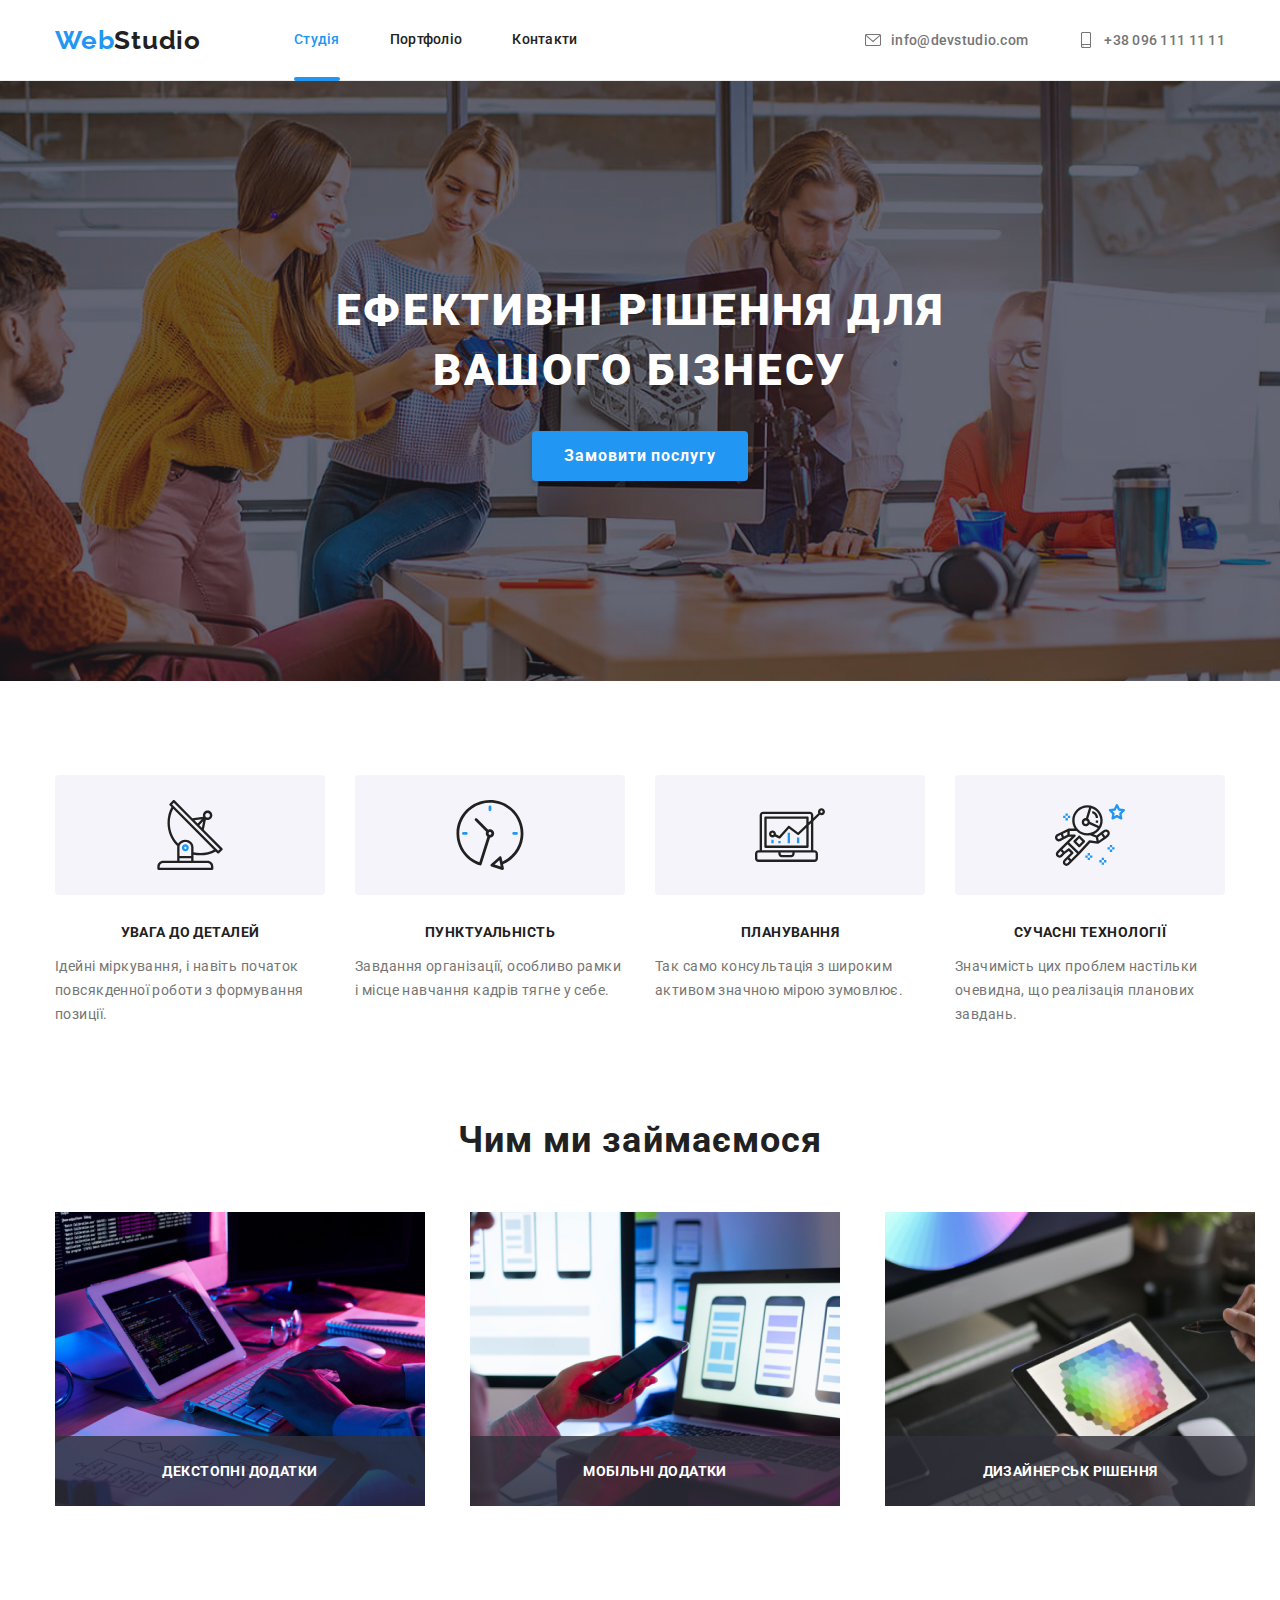
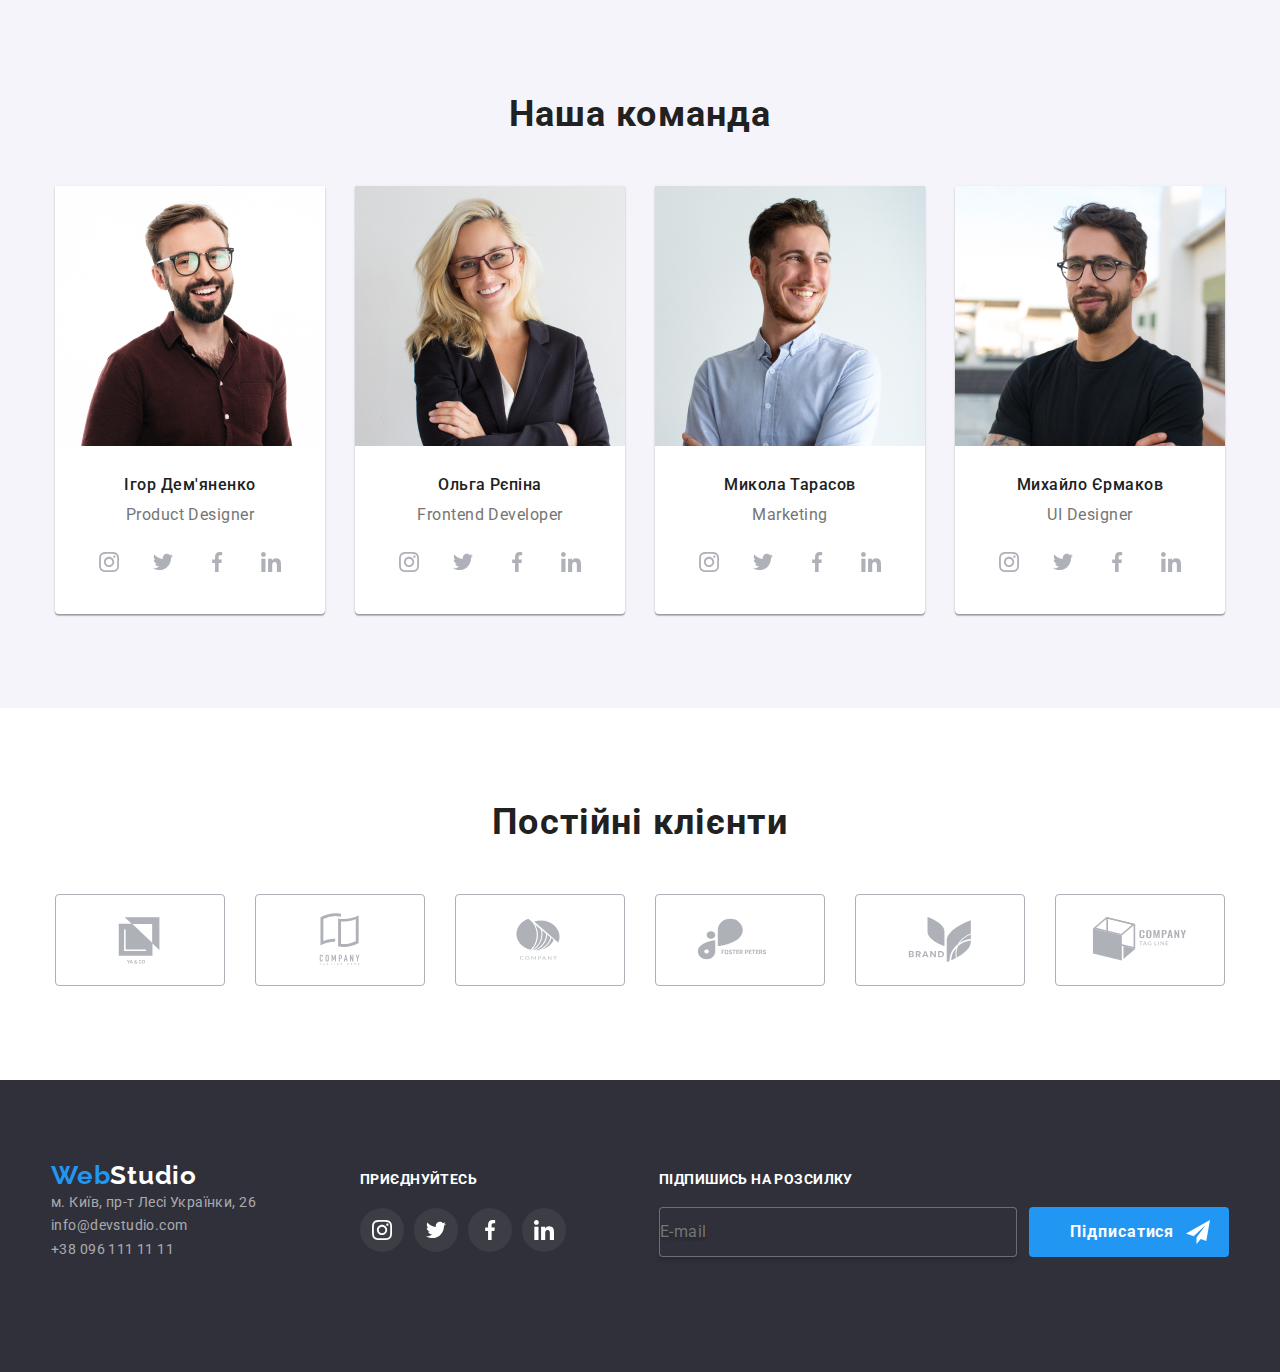
==== commit 7c681d67: "fix" ====
--- a/index.html
+++ b/index.html
@@ -433,10 +433,10 @@
            <span class="logo--accent">Web</span>Studio</a>
            <address>
              <ul class="address__list"> 
-               <li> <a href="https://goo.gl/maps/XMncbi9ji453G5f37" target="_blank" rel=" " class="address__link">
+               <li class="address__item"><a href="https://goo.gl/maps/XMncbi9ji453G5f37" target="_blank" rel=" " class="address__link">
                м. Київ, пр-т Лесі Українки, 26 </a></li>
-               <li><a href="mailto:info@devstudio.com" class="address__item">info@devstudio.com</a></li>
-               <li><a href="tel:+380961111111" class="address__item">+38 096 111 11 11</a></li>
+               <li class="address__item"><a href="mailto:info@devstudio.com" class="address__link">info@devstudio.com</a></li>
+               <li class="address__item"><a href="tel:+380961111111" class="address__link">+38 096 111 11 11</a></li>
              </ul>
            </address>
           </div>
--- a/css/main.min.css
+++ b/css/main.min.css
@@ -1 +1 @@
-.projects,.filter,.footer__container,.clients__container,.activites__container,.activites__list,.header__container{padding-left:15px;padding-right:15px;margin:0 auto}@media screen and (min-width: 320px){.projects,.filter,.footer__container,.clients__container,.activites__container,.activites__list,.header__container{min-width:480px;margin:0}}@media screen and (min-width: 768px){.projects,.filter,.footer__container,.clients__container,.activites__container,.activites__list,.header__container{min-width:768px;margin:0}}@media screen and (min-width: 1200px){.projects,.filter,.footer__container,.clients__container,.activites__container,.activites__list,.header__container{max-width:1200px;-webkit-box-align:center;-ms-flex-align:center;align-items:center;-webkit-box-pack:center;-ms-flex-pack:center;justify-content:center}}.contacts-menu,.team__list__list,.nav{margin-top:0;margin-bottom:0;list-style:none}@media screen and (min-width: 480px){.projects__section,.clients__section,.team__section,.benefits__section,.activites__section{padding-top:0px;padding-bottom:0px}}@media screen and (min-width: 1200px){.projects__section,.clients__section,.team__section,.benefits__section,.activites__section{padding-top:94px;padding-bottom:94px}}.visually--hidden{position:absolute;white-space:nowrap;width:1px;height:1px;overflow:hidden;border:0;padding:0;clip:rect(0 0 0 0);-webkit-clip-path:inset(50%);clip-path:inset(50%);margin:-1px}body{color:#757575;font-family:"Roboto",sans-serif}textarea{margin:0px;padding:0px}label{margin:0px;padding:0px}input{margin:0px;padding:0px}ul{list-style:none;padding:0}h1,h2,h3,h4,h5,h6,p{margin-top:0}.list{list-style:none;padding-left:0;margin:0}.link{text-decoration:none;color:inherit}img{display:block;max-width:100%;height:auto}.nav,.contacts{margin:0}.logo__contacts,.logo__footer,.address,.link__footer,.link__address,.footer__container{text-decoration:none}.header{border-bottom:1px solid #ececec}.header{display:-webkit-box;display:-ms-flexbox;display:flex;-webkit-box-pack:justify;-ms-flex-pack:justify;justify-content:space-between;padding-right:0px;margin-top:0px;margin-bottom:0px;margin-left:0;-webkit-box-align:normal;-ms-flex-align:normal;align-items:normal}@media screen and (min-width: 320px)and (max-width: 767px){.header{max-width:480px}}@media screen and (min-width: 768px){.header{max-width:768px}}@media screen and (min-width: 1200px){.header{max-width:1200px}}@media screen and (min-width: 320px)and (max-width: 479px){.header{max-width:479px}}.header{margin:0 auto}.header{border-bottom:1px solid #ececec}.logo{display:-webkit-box;display:-ms-flexbox;display:flex;text-decoration:none;color:#212121;font-family:Raleway,sans-serif;font-weight:700;font-size:26px;line-height:1.19;text-align:center;letter-spacing:.03em;-webkit-box-align:center;-ms-flex-align:center;align-items:center}.logo--accent{color:#2196f3}.logo--footer{color:#fff;margin:0px;text-align:start}@media screen and (min-width: 480px){.logo{padding-top:16px;padding-bottom:16px}}@media screen and (min-width: 320px)and (max-width: 1119px){.logo{padding-top:0px;padding-bottom:16px;padding-top:16px}}@media screen and (min-width: 1119px){.logo{margin-right:93px;-webkit-box-pack:center;-ms-flex-pack:center;justify-content:center}}@media screen and (max-width: 767px){.contacts{display:none}}.nav{padding-left:0}.nav{display:-webkit-box;display:-ms-flexbox;display:flex}@media screen and (max-width: 767px){.nav{display:none}}@media screen and (min-width: 768px)and (max-width: 1119px){.nav{-ms-flex-wrap:nowrap;flex-wrap:nowrap;margin-left:87px}}.nav{-webkit-transition:-webkit-transform 250ms cubic-bezier(0.4, 0, 0.2, 1);transition:-webkit-transform 250ms cubic-bezier(0.4, 0, 0.2, 1);transition:transform 250ms cubic-bezier(0.4, 0, 0.2, 1);transition:transform 250ms cubic-bezier(0.4, 0, 0.2, 1), -webkit-transform 250ms cubic-bezier(0.4, 0, 0.2, 1)}@media screen and (min-width: 768px){.nav__item{display:-webkit-box;display:-ms-flexbox;display:flex;position:relative}}@media screen and (min-width: 768px){.nav__item{margin-left:50px}}.nav__item:nth-child(1){margin-left:0px}.nav__link{color:#212121;padding-top:32px;padding-bottom:32px;-webkit-box-align:center;-ms-flex-align:center;align-items:center}.nav__link{-webkit-box-align:center;-ms-flex-align:center;align-items:center;font-weight:500;font-size:14px;line-height:1.14;letter-spacing:.02em;text-decoration:none}.nav__link{-webkit-transition:background-color 250ms cubic-bezier(0.4, 0, 0.2, 1);transition:background-color 250ms cubic-bezier(0.4, 0, 0.2, 1);cursor:pointer}.nav__link--current{color:#2196f3}@media screen and (min-width: 1140px){.nav__link--current::after{content:"";position:absolute;right:0;bottom:0px;-webkit-transform:translateY(25%);transform:translateY(25%);display:block;border-radius:2px;width:100%;height:4px;background-color:#2196f3}}.header__container{position:relative;display:-webkit-box;display:-ms-flexbox;display:flex;-webkit-box-pack:justify;-ms-flex-pack:justify;justify-content:space-between;-webkit-box-align:center;-ms-flex-align:center;align-items:center}@media screen and (min-width: 768px)and (max-width: 1119px){.header__container{max-width:1119px;margin:0;display:-webkit-box;display:-ms-flexbox;display:flex}}@media screen and (min-width: 1200px){.header__container{width:1200px;margin:0px auto}}@media screen and (max-width: 767px){.contacts{display:none}}@media screen and (min-width: 768px)and (max-width: 1119px){.contacts{display:-webkit-box;display:-ms-flexbox;display:flex;-ms-flex-wrap:wrap;flex-wrap:wrap;margin-left:auto;-webkit-box-align:center;-ms-flex-align:center;align-items:center;padding-left:0;margin-left:97px}}@media screen and (min-width: 1200px){.contacts{display:-webkit-box;display:-ms-flexbox;display:flex;margin-left:auto;-webkit-box-align:center;-ms-flex-align:center;align-items:center;padding-left:0}}.contacts__item{display:-webkit-box;display:-ms-flexbox;display:flex;position:relative}@media screen and (min-width: 768px){.contacts__item{margin:0}}@media screen and (min-width: 1200px){.contacts__item:nth-child(1){margin-left:0}}.contacts__link{-webkit-box-align:center;-ms-flex-align:center;align-items:center;text-decoration:none;font-weight:500;font-size:14px;line-height:16px;letter-spacing:.02em;color:#757575;-webkit-transition:fill 250ms cubic-bezier(0.4, 0, 0.2, 1),color 250ms cubic-bezier(0.4, 0, 0.2, 1);transition:fill 250ms cubic-bezier(0.4, 0, 0.2, 1),color 250ms cubic-bezier(0.4, 0, 0.2, 1);display:-webkit-box;display:-ms-flexbox;display:flex}@media screen and (min-width: 1200px){.contacts__link{margin-left:50px}}.contacts__link:hover,.contacts__link:focus{color:#2196f3}.contacts__icon{fill:currentColor;margin-right:10px;padding:0;margin-bottom:0;-webkit-transition:color 250ms cubic-bezier(0.4, 0, 0.2, 1);transition:color 250ms cubic-bezier(0.4, 0, 0.2, 1)}.contacts__icon:hover,.contacts__icon:focus{fill:#2196f3;color:#2196f3}.hero{margin:0 auto;max-width:480px;padding:118px 30px;background-color:#c4c4c4;background-image:-webkit-gradient(linear, left top, right top, from(rgba(47, 48, 58, 0.4)), to(rgba(47, 48, 58, 0.4))),url("/images/slide-hero_mobile.jpg");background-image:linear-gradient(to right, rgba(47, 48, 58, 0.4), rgba(47, 48, 58, 0.4)),url("/images/slide-hero_mobile.jpg");background-repeat:no-repeat;background-size:cover;background-position:center;text-align:center}@media(min-device-pixel-ratio: 2),(-webkit-min-device-pixel-ratio: 2),(min-resolution: 192dpi),(min-resolution: 2dppx){.hero{background-image:-webkit-gradient(linear, left top, right top, from(rgba(47, 48, 58, 0.4)), to(rgba(47, 48, 58, 0.4))),url("/images/slide-hero_mobile@2x.jpg");background-image:linear-gradient(to right, rgba(47, 48, 58, 0.4), rgba(47, 48, 58, 0.4)),url("/images/slide-hero_mobile@2x.jpg")}}@media screen and (min-width: 577px){.hero{max-width:768px;padding:118px 60px;background-image:-webkit-gradient(linear, left top, right top, from(rgba(47, 48, 58, 0.4)), to(rgba(47, 48, 58, 0.4))),url("/images/slide-hero_tablet.jpg");background-image:linear-gradient(to right, rgba(47, 48, 58, 0.4), rgba(47, 48, 58, 0.4)),url("/images/slide-hero_tablet.jpg");background-size:cover}}@media screen and (min-width: 577px)and (min-device-pixel-ratio: 2),screen and (min-width: 577px)and (-webkit-min-device-pixel-ratio: 2),screen and (min-width: 577px)and (min-resolution: 192dpi),screen and (min-width: 577px)and (min-resolution: 2dppx){.hero{background-image:-webkit-gradient(linear, left top, right top, from(rgba(47, 48, 58, 0.4)), to(rgba(47, 48, 58, 0.4))),url("/images/slide-hero_tablet@2x.jpg");background-image:linear-gradient(to right, rgba(47, 48, 58, 0.4), rgba(47, 48, 58, 0.4)),url("/images/slide-hero_tablet@2x.jpg")}}@media screen and (min-width: 961px){.hero{max-width:1600px;padding:200px 0;background-image:-webkit-gradient(linear, left top, right top, from(rgba(47, 48, 58, 0.4)), to(rgba(47, 48, 58, 0.4))),url("/images/slide-hero.jpg");background-image:linear-gradient(to right, rgba(47, 48, 58, 0.4), rgba(47, 48, 58, 0.4)),url("/images/slide-hero.jpg");background-size:cover}}@media screen and (min-width: 961px)and (min-device-pixel-ratio: 2),screen and (min-width: 961px)and (-webkit-min-device-pixel-ratio: 2),screen and (min-width: 961px)and (min-resolution: 192dpi),screen and (min-width: 961px)and (min-resolution: 2dppx){.hero{background-image:-webkit-gradient(linear, left top, right top, from(rgba(47, 48, 58, 0.4)), to(rgba(47, 48, 58, 0.4))),url("/images/slide-hero@2x.jpg");background-image:linear-gradient(to right, rgba(47, 48, 58, 0.4), rgba(47, 48, 58, 0.4)),url("/images/slide-hero@2x.jpg")}}.hero__title{max-width:360px;margin:0 auto 30px;color:#fff;text-transform:uppercase;font-weight:900;font-size:26px;line-height:1.62;letter-spacing:.06em}@media screen and (min-width: 1200px){.hero__title{max-width:696px;font-size:44px;line-height:1.36}}.hero__button{padding:10px 32px;background-color:#2196f3;color:#fff;font-weight:700;font-size:16px;line-height:1.88;letter-spacing:.06em;font-family:inherit;cursor:pointer;-webkit-box-shadow:0px 4px 4px rgba(0,0,0,.15);box-shadow:0px 4px 4px rgba(0,0,0,.15);border-radius:4px;border:none;-webkit-transition:background-color 250ms cubic-bezier(0.4, 0, 0.2, 1);transition:background-color 250ms cubic-bezier(0.4, 0, 0.2, 1)}.hero__button:hover,.hero__button:focus{background-color:#188ce8}@media screen and (max-width: 1119px){.activites__section{display:none}}.activites__section{padding-top:0px}.activites__container{display:-webkit-box;display:-ms-flexbox;display:flex;-webkit-box-orient:vertical;-webkit-box-direction:normal;-ms-flex-direction:column;flex-direction:column;-ms-flex-wrap:wrap;flex-wrap:wrap;-webkit-box-pack:center;-ms-flex-pack:center;justify-content:center;max-width:1200px;padding-left:15px;padding-right:15px;margin:0 auto}.activites__title{font-size:36px;line-height:1.16;text-align:center;letter-spacing:.03em;margin-top:0;margin-bottom:50px;color:#212121}.activites__list{display:-webkit-box;display:-ms-flexbox;display:flex;gap:30px;margin:0px;padding:0;-webkit-box-pack:justify;-ms-flex-pack:justify;justify-content:space-between}.activites__item{position:relative}.activites__text{position:absolute;padding-top:27px;padding-bottom:27px;left:0;margin:0;width:100%;height:70px;background-color:rgba(47,48,58,.8);bottom:0px;opacity:1}.activites__text{color:#fff;font-weight:700;font-size:14px;-webkit-box-align:center;-ms-flex-align:center;align-items:center;text-align:center;text-transform:uppercase;letter-spacing:.03em}.benefits__container{padding-left:15px;padding-right:15px}@media screen and (min-width: 1200px){.benefits__container{display:-webkit-box;display:-ms-flexbox;display:flex;width:1200px;margin:0 auto}}@media screen and (min-width: 1200px){.benefits__list{display:-webkit-box;display:-ms-flexbox;display:flex;-webkit-box-align:start;-ms-flex-align:start;align-items:start;margin:0;padding:0}}.benefits__title{font-style:normal;font-weight:700;font-size:14px;line-height:1.14;letter-spacing:.03em;text-transform:uppercase;color:#212121}@media screen and (min-width: 480px){.benefits__title{text-align:center}}.benefits__text{margin-top:0;margin-bottom:0;color:#757575;font-size:14px;line-height:1.71;letter-spacing:.03em}.benefits__item{display:inline-block;-webkit-box-pack:center;-ms-flex-pack:center;justify-content:center}@media screen and (min-width: 480px){.benefits__item{width:100%;margin-bottom:30px}}@media screen and (min-width: 1200px){.benefits__item{width:270px;padding-left:0;margin-left:30px}}.benefits__item:nth-child(1){padding-left:0;margin-left:0}.benefits__icon{fill:currentcolor;width:70px;height:70px}.benefits__icons-box{display:-webkit-box;display:-ms-flexbox;display:flex;-webkit-box-align:center;-ms-flex-align:center;align-items:center;-webkit-box-pack:center;-ms-flex-pack:center;justify-content:center;background-color:#f5f4fa;margin-bottom:30px;border-radius:4px}@media screen and (min-width: 1200px){.benefits__icons-box{-ms-flex-preferred-size:calc((100% - 90px)/4);flex-basis:calc((100% - 90px)/4);height:120px}}.team__section{background-color:#f5f4fa}@media screen and (min-width: 768px)and (max-width: 1119px){.team__section .team__item{width:354px}}.team__container{display:-webkit-box;display:-ms-flexbox;display:flex;-ms-flex-wrap:wrap;flex-wrap:wrap;padding-left:15px;padding-right:15px;margin:0 auto;text-align:center;-webkit-box-pack:center;-ms-flex-pack:center;justify-content:center}@media screen and (min-width: 320px)and (min-width: 767px){.team__container{-webkit-box-orient:vertical;-webkit-box-direction:normal;-ms-flex-direction:column;flex-direction:column;width:480px}}@media screen and (min-width: 768px){.team__container{width:768px;-webkit-box-orient:vertical;-webkit-box-direction:normal;-ms-flex-direction:column;flex-direction:column}}@media screen and (min-width: 1200px){.team__container{-webkit-box-orient:vertical;-webkit-box-direction:normal;-ms-flex-direction:column;flex-direction:column;width:1200px;margin:0 auto;-ms-flex-wrap:wrap;flex-wrap:wrap;-webkit-box-pack:center;-ms-flex-pack:center;justify-content:center}}.team__list{display:-webkit-box;display:-ms-flexbox;display:flex;-ms-flex-wrap:wrap;flex-wrap:wrap;font-family:Roboto,sans-serif;font-style:normal;padding-left:0;text-align:center;-webkit-box-pack:center;-ms-flex-pack:center;justify-content:center;margin:0}@media screen and (min-width: 1200px){.team__list{-ms-flex-pack:distribute;justify-content:space-around}}.team__title{font-size:36px;line-height:1.16;text-align:center;letter-spacing:.03em;margin-top:0;margin-bottom:50px;color:#212121}.team__item{margin-left:0px;background:#fff;-webkit-box-shadow:0px 1px 3px rgba(0,0,0,.12),0px 1px 1px rgba(0,0,0,.14),0px 2px 1px rgba(0,0,0,.2);box-shadow:0px 1px 3px rgba(0,0,0,.12),0px 1px 1px rgba(0,0,0,.14),0px 2px 1px rgba(0,0,0,.2);border-radius:0px 0px 4px 4px;text-align:center;margin-left:0;-webkit-transition:-webkit-transform 250ms cubic-bezier(0.4, 0, 0.2, 1);transition:-webkit-transform 250ms cubic-bezier(0.4, 0, 0.2, 1);transition:transform 250ms cubic-bezier(0.4, 0, 0.2, 1);transition:transform 250ms cubic-bezier(0.4, 0, 0.2, 1), -webkit-transform 250ms cubic-bezier(0.4, 0, 0.2, 1)}@media screen and (min-width: 1200px){.team__item{padding-bottom:30px;gap:30px}}@media screen and (min-width: 768px)and (max-width: 1119px){.team__item{margin-left:0px;margin-bottom:30px}}@media screen and (min-width: 768px)and (max-width: 1119px){.team__item{margin-left:0px;padding-bottom:24px;margin-bottom:30px}.team__item:nth-child(2n){margin-left:30px}}@media screen and (max-width: 767px){.team__item{padding-bottom:24px;margin-bottom:30px}}.team__name{color:#212121;line-height:1.18;text-align:center;letter-spacing:.03em;margin-top:0;margin-bottom:10px;font-weight:500;font-size:16px;margin-top:30px}.team__members{margin-bottom:0px;padding-bottom:0px;margin-bottom:16px}.team__members{font-size:16px;line-height:19px;text-align:center;letter-spacing:.03em}.team__foto{margin-bottom:30px}.humana-list{display:block;width:270px;margin-left:0px;-webkit-box-shadow:0px 4px 4px rgba(0,0,0,.25);box-shadow:0px 4px 4px rgba(0,0,0,.25);-webkit-transition:-webkit-transform 250ms cubic-bezier(0.4, 0, 0.2, 1);transition:-webkit-transform 250ms cubic-bezier(0.4, 0, 0.2, 1);transition:transform 250ms cubic-bezier(0.4, 0, 0.2, 1);transition:transform 250ms cubic-bezier(0.4, 0, 0.2, 1), -webkit-transform 250ms cubic-bezier(0.4, 0, 0.2, 1)}.iconssocial__list{border-radius:50%}.iconssocial__list:nth-child(1){margin-left:0}.iconssocial{display:-webkit-box;display:-ms-flexbox;display:flex;-webkit-box-pack:center;-ms-flex-pack:center;justify-content:center;gap:10px;display:flex;margin-left:auto;margin-right:auto;list-style:none}.iconssocial__link{display:-webkit-box;display:-ms-flexbox;display:flex;-webkit-box-align:center;-ms-flex-align:center;align-items:center;-webkit-box-pack:center;-ms-flex-pack:center;justify-content:center;width:44px;height:44px;border-radius:50%;fill:#afb1b8;-webkit-transition:fill 250ms cubic-bezier(0.4, 0, 0.2, 1),background-color 250ms cubic-bezier(0.4, 0, 0.2, 1);transition:fill 250ms cubic-bezier(0.4, 0, 0.2, 1),background-color 250ms cubic-bezier(0.4, 0, 0.2, 1)}.iconssocial__link:hover,.iconssocial__link:focus{background-color:#2196f3;fill:#fff}.clients__section{margin:0 auto}.clients__container{display:-webkit-box;display:-ms-flexbox;display:flex;-webkit-box-orient:vertical;-webkit-box-direction:normal;-ms-flex-direction:column;flex-direction:column;margin:0 auto;-ms-flex-wrap:wrap;flex-wrap:wrap;-webkit-box-pack:center;-ms-flex-pack:center;justify-content:center;-ms-flex-line-pack:distribute;align-content:space-around}.clients__list{-webkit-box-align:center;-ms-flex-align:center;align-items:center;-webkit-box-pack:center;-ms-flex-pack:center;justify-content:center;margin:0;display:-webkit-box;display:-ms-flexbox;display:flex;gap:30px}@media screen and (max-width: 767px){.clients__list{-ms-flex-wrap:wrap;flex-wrap:wrap;margin-bottom:60px;max-width:480px}}@media screen and (min-width: 768px){.clients__list{-ms-flex-wrap:wrap;flex-wrap:wrap;margin-bottom:60px;max-width:768px}}@media screen and (min-width: 1200px){.clients__list{-ms-flex-wrap:nowrap;flex-wrap:nowrap;gap:30px}}.clients__title{font-weight:700;font-size:36px;line-height:1.16;text-align:center;letter-spacing:.03em;color:#212121;margin-bottom:50px}@media screen and (min-width: 480px){.clients__title{font-size:28px;line-height:1.18;margin-bottom:30px;margin-top:30px}}.clients__icon{display:-webkit-box;display:-ms-flexbox;display:flex;-webkit-box-align:center;-ms-flex-align:center;align-items:center;-webkit-box-pack:center;-ms-flex-pack:center;justify-content:center;border:1px solid #afb1b8;border-radius:4px;fill:#afb1b8;-webkit-transition:fill 250ms cubic-bezier(0.4, 0, 0.2, 1),border 250ms cubic-bezier(0.4, 0, 0.2, 1);transition:fill 250ms cubic-bezier(0.4, 0, 0.2, 1),border 250ms cubic-bezier(0.4, 0, 0.2, 1)}@media screen and (max-width: 767px){.clients__icon{width:210px;height:92px}}@media screen and (min-width: 768px)and (max-width: 1119px){.clients__icon{width:226px;height:92px}}@media screen and (min-width: 1200px){.clients__icon{width:170px;height:92px}}.clients__icon:hover,.clients__icon:focus{border:1px solid #2196f3;fill:#2196f3}.footer__section{padding-top:60px;padding-bottom:60px;background:#2f303a;padding-left:0;padding-right:0}.footer__container{text-decoration:none;font-size:26px;line-height:1.19;text-align:start;letter-spacing:.03em}.footer__container{display:-webkit-box;display:-ms-flexbox;display:flex;-webkit-box-pack:center;-ms-flex-pack:center;justify-content:center;margin:0 auto}@media screen and (max-width: 767px){.footer__container{max-width:480px;-ms-flex-wrap:wrap;flex-wrap:wrap;-webkit-box-orient:vertical;-webkit-box-direction:normal;-ms-flex-direction:column;flex-direction:column;-webkit-box-align:center;-ms-flex-align:center;align-items:center}}@media screen and (min-width: 768px)and (max-width: 1119px){.footer__container{width:768px;-webkit-box-align:center;-ms-flex-align:center;align-items:center;-webkit-box-orient:horizontal;-webkit-box-direction:normal;-ms-flex-direction:row;flex-direction:row;-ms-flex-wrap:wrap;flex-wrap:wrap;-webkit-box-pack:justify;-ms-flex-pack:justify;justify-content:space-between}}@media screen and (min-width: 1200px){.footer__container{display:-webkit-box;display:-ms-flexbox;display:flex;width:1200px;-webkit-box-align:baseline;-ms-flex-align:baseline;align-items:baseline}}.address{font-style:normal}@media screen and (min-width: 1200px){.address{margin-top:20px}}.address{display:-webkit-box;display:-ms-flexbox;display:flex;-webkit-box-orient:vertical;-webkit-box-direction:normal;-ms-flex-direction:column;flex-direction:column;margin-left:0}@media screen and (max-width: 767px){.address{-webkit-box-align:center;-ms-flex-align:center;align-items:center}}@media screen and (min-width: 768px)and (max-width: 1119px){.address{-webkit-box-align:center;-ms-flex-align:center;align-items:center;margin-left:74px}}@media screen and (min-width: 1200px){.address{-webkit-box-align:start;-ms-flex-align:start;align-items:start}}.address__list{margin-top:0;margin-bottom:0;list-style:none;padding-left:0;font-size:14px;line-height:1.71;letter-spacing:.03em;color:#fff;font-style:normal}@media screen and (max-width: 1119px){.address__list{display:-webkit-box;display:-ms-flexbox;display:flex;-webkit-box-orient:vertical;-webkit-box-direction:normal;-ms-flex-direction:column;flex-direction:column;-webkit-box-align:center;-ms-flex-align:center;align-items:center}}@media screen and (min-width: 1200px){.address{margin-right:70px}}.address__link{color:#fff;text-decoration:none;list-style:none;-webkit-transition:color 250ms cubic-bezier(0.4, 0, 0.2, 1);transition:color 250ms cubic-bezier(0.4, 0, 0.2, 1);-webkit-box-align:center;-ms-flex-align:center;align-items:center}.address__link:hover,.address__link:focus{color:#2196f3}.address__item{color:rgba(255,255,255,.6);text-decoration:none;-webkit-transition:color 250ms cubic-bezier(0.4, 0, 0.2, 1);transition:color 250ms cubic-bezier(0.4, 0, 0.2, 1)}.address__item:hover,.address__item:focus{color:#2196f3}.address__item{margin-top:9px}.join{display:-webkit-box;display:-ms-flexbox;display:flex;-webkit-box-orient:vertical;-webkit-box-direction:normal;-ms-flex-direction:column;flex-direction:column;padding:0}@media screen and (max-width: 767px){.join{-webkit-box-align:center;-ms-flex-align:center;align-items:center}}@media screen and (min-width: 768px)and (max-width: 1119px){.join{margin-right:74px}}@media screen and (max-width: 767px){.join{-webkit-box-align:center;-ms-flex-align:center;align-items:center;margin-bottom:60px;margin-top:60px;align-items:center}}.join__text{text-transform:uppercase;-webkit-box-align:center;-ms-flex-align:center;align-items:center;color:#fff;font-weight:700;font-size:14px;line-height:1.14;letter-spacing:.03em;padding:0;margin:0;margin-bottom:20px}.subscription{display:-webkit-box;display:-ms-flexbox;display:flex;-webkit-box-orient:vertical;-webkit-box-direction:normal;-ms-flex-direction:column;flex-direction:column;-webkit-box-pack:center;-ms-flex-pack:center;justify-content:center}@media screen and (max-width: 767px){.subscription{margin:0px auto;-webkit-box-align:center;-ms-flex-align:center;align-items:center}}@media screen and (min-width: 768px)and (max-width: 1119px){.subscription{-webkit-box-align:center;-ms-flex-align:center;align-items:center;-webkit-box-pack:center;-ms-flex-pack:center;justify-content:center;margin-left:144px;margin-right:auto;margin-top:60px}}@media screen and (min-width: 1200px){.subscription{margin-left:93px}}.subscription__text{margin-bottom:20px;font-weight:700;font-size:14px;line-height:16px;letter-spacing:.03em;text-transform:uppercase;color:#fff}.subscription__form{display:-webkit-box;display:-ms-flexbox;display:flex;-webkit-box-align:center;-ms-flex-align:center;align-items:center}@media screen and (max-width: 1119px){.subscription__form{-webkit-box-orient:vertical;-webkit-box-direction:normal;-ms-flex-direction:column;flex-direction:column}}@media screen and (min-width: 1200px){.subscription__form{-webkit-box-align:center;-ms-flex-align:center;align-items:center}}.subscription__input{cursor:pointer;width:450px;height:50px;padding:0px;padding-left:16px;font-weight:400;font-size:16px;line-height:1.25;letter-spacing:.03em;border:1px solid rgba(255,255,255,.3);-webkit-box-shadow:0px 4px 4px rgba(0,0,0,.15);box-shadow:0px 4px 4px rgba(0,0,0,.15);background-color:#2f303a;color:rgba(255,255,255,.6);text-shadow:0px 4px 4px rgba(0,0,0,.25);border-radius:4px;-webkit-transition:border 250ms #212121,color 250ms #212121,text-shadow 250ms #212121,-webkit-box-shadow 250ms #212121;transition:border 250ms #212121,color 250ms #212121,text-shadow 250ms #212121,-webkit-box-shadow 250ms #212121;transition:box-shadow 250ms #212121,border 250ms #212121,color 250ms #212121,text-shadow 250ms #212121;transition:box-shadow 250ms #212121,border 250ms #212121,color 250ms #212121,text-shadow 250ms #212121,-webkit-box-shadow 250ms #212121}@media screen and (min-width: 1200px){.subscription__input{padding-right:12px}}@media screen and (min-width: 320px)and (max-width: 480px){.subscription__input{width:100%;margin-left:0;margin-right:0}}.subscription__input:hover,.subscription__input:focus{border:1px solid #2196f3;color:#2196f3;-webkit-box-shadow:0px 4px 4px rgba(0,0,0,.25);box-shadow:0px 4px 4px rgba(0,0,0,.25)}.subscription__button{background-color:#2196f3;-webkit-transition:background-color 250ms cubic-bezier(0.4, 0, 0.2, 1);transition:background-color 250ms cubic-bezier(0.4, 0, 0.2, 1)}.subscription__button{display:-webkit-box;display:-ms-flexbox;display:flex;-webkit-box-pack:space-evenly;-ms-flex-pack:space-evenly;justify-content:space-evenly;width:200px;height:50px;border-radius:4px;color:#fff;cursor:pointer;font-weight:700;font-size:16px;line-height:1.87;text-align:left;-webkit-box-align:center;-ms-flex-align:center;align-items:center;letter-spacing:.06em;border:1px solid rgba(0,0,0,0);-webkit-transition:fill 250ms cubic-bezier(0.4, 0, 0.2, 1),border 250ms cubic-bezier(0.4, 0, 0.2, 1);transition:fill 250ms cubic-bezier(0.4, 0, 0.2, 1),border 250ms cubic-bezier(0.4, 0, 0.2, 1)}.subscription__button:hover,.subscription__button:focus{border:1px solid #2196f3;-webkit-box-shadow:0px 4px 4px rgba(0,0,0,.15);box-shadow:0px 4px 4px rgba(0,0,0,.15);background-color:#188ce8}@media screen and (min-width: 320px)and (max-width: 1119px){.subscription__button{margin-top:20px;padding:0px}}@media screen and (min-width: 1200px){.subscription__button{margin-left:12px;padding-left:28px}}.subscription__svg{fill:#fff;-webkit-box-pack:center;-ms-flex-pack:center;justify-content:center;-webkit-box-align:center;-ms-flex-align:center;align-items:center;margin-left:0px}.backdrop{position:fixed;top:0px;left:0px;width:100%;height:100%;background:rgba(0,0,0,.2);opacity:1;-webkit-transition:opasity 250ms cubic-bezier(0.4, 0, 0.2, 1),visibility 250ms cubic-bezier(0.4, 0, 0.2, 1);transition:opasity 250ms cubic-bezier(0.4, 0, 0.2, 1),visibility 250ms cubic-bezier(0.4, 0, 0.2, 1)}.backdrop.is-hidden{opacity:0;pointer-events:none;visibility:hidden;-webkit-transition:opasity 250ms cubic-bezier(0.4, 0, 0.2, 1),visibility 250ms cubic-bezier(0.4, 0, 0.2, 1);transition:opasity 250ms cubic-bezier(0.4, 0, 0.2, 1),visibility 250ms cubic-bezier(0.4, 0, 0.2, 1)}.backdrop.is-hidden .modal{position:absolute;top:50%;left:50%;-webkit-transform:translate(-50%, -50%) scale(0) rotateZ(0deg);transform:translate(-50%, -50%) scale(0) rotateZ(0deg);-webkit-transition:-webkit-transform 250ms cubic-bezier(0.4, 0, 0.2, 1);transition:-webkit-transform 250ms cubic-bezier(0.4, 0, 0.2, 1);transition:transform 250ms cubic-bezier(0.4, 0, 0.2, 1);transition:transform 250ms cubic-bezier(0.4, 0, 0.2, 1), -webkit-transform 250ms cubic-bezier(0.4, 0, 0.2, 1)}.form{padding:40px}.form__title{display:block;padding:0px;margin-bottom:12px;font-weight:700;font-size:20px;line-height:1.15;text-align:center;letter-spacing:.03em;color:#212121}.modal{position:absolute;width:528px;top:50%;left:50%;-webkit-transform:translate(-50%, -50%);transform:translate(-50%, -50%);background-color:#fff;-webkit-transform:translate(-50%, -50%) scale(1) rotateZ(360deg);transform:translate(-50%, -50%) scale(1) rotateZ(360deg);border:1px solid rgba(0,0,0,0);border-radius:4px;-webkit-box-shadow:0px 1px 3px rgba(0,0,0,.12),0px 1px 1px rgba(0,0,0,.14),0px 2px 1px rgba(0,0,0,.2);box-shadow:0px 1px 3px rgba(0,0,0,.12),0px 1px 1px rgba(0,0,0,.14),0px 2px 1px rgba(0,0,0,.2);-webkit-transition:background-color 250ms cubic-bezier(0.4, 0, 0.2, 1),-webkit-transform 250ms cubic-bezier(0.4, 0, 0.2, 1);transition:background-color 250ms cubic-bezier(0.4, 0, 0.2, 1),-webkit-transform 250ms cubic-bezier(0.4, 0, 0.2, 1);transition:transform 250ms cubic-bezier(0.4, 0, 0.2, 1),background-color 250ms cubic-bezier(0.4, 0, 0.2, 1);transition:transform 250ms cubic-bezier(0.4, 0, 0.2, 1),background-color 250ms cubic-bezier(0.4, 0, 0.2, 1),-webkit-transform 250ms cubic-bezier(0.4, 0, 0.2, 1)}@media screen and (min-width: 480px)and (max-width: 1119px){.modal{width:450px}}.close__icon{margin:auto;width:18px;height:18px;right:50%;-webkit-box-align:center;-ms-flex-align:center;align-items:center;cursor:pointer}.close{display:-webkit-box;display:-ms-flexbox;display:flex;position:absolute;top:8px;right:8px;margin:0;-webkit-box-align:center;-ms-flex-align:center;align-items:center;-webkit-box-pack:center;-ms-flex-pack:center;justify-content:center;width:30px;height:30px;border-radius:50%;border:1px solid rgba(0,0,0,.1);padding:0;background-color:#fff;fill:#000;-webkit-transition:fill 250ms cubic-bezier(0.4, 0, 0.2, 1),-webkit-transform 250ms cubic-bezier(0.4, 0, 0.2, 1);transition:fill 250ms cubic-bezier(0.4, 0, 0.2, 1),-webkit-transform 250ms cubic-bezier(0.4, 0, 0.2, 1);transition:transform 250ms cubic-bezier(0.4, 0, 0.2, 1),fill 250ms cubic-bezier(0.4, 0, 0.2, 1);transition:transform 250ms cubic-bezier(0.4, 0, 0.2, 1),fill 250ms cubic-bezier(0.4, 0, 0.2, 1),-webkit-transform 250ms cubic-bezier(0.4, 0, 0.2, 1)}.close:hover,.close:focus{fill:#188ce8}.form__field~.form__field{margin-top:10px}.form__field{position:relative;display:-webkit-box;display:-ms-flexbox;display:flex;-webkit-box-orient:vertical;-webkit-box-direction:normal;-ms-flex-direction:column;flex-direction:column;margin-bottom:10px}.form__label{font-weight:400;font-size:12px;line-height:1.16;letter-spacing:.01em;padding:0;margin:0;margin-bottom:4px;color:#757575}.form__imputs{position:relative;cursor:pointer;margin:0;height:40px;border:1px solid rgba(33,33,33,.2);border-radius:4px;padding-left:42px;-webkit-transition:fill 250ms cubic-bezier(0.4, 0, 0.2, 1),color 250ms cubic-bezier(0.4, 0, 0.2, 1);transition:fill 250ms cubic-bezier(0.4, 0, 0.2, 1),color 250ms cubic-bezier(0.4, 0, 0.2, 1)}.form__imputs:hover,.form__imputs:focus{border:#2196f3;fill:#2196f3}.form__imputs:focus,.form__imputs:hover{outline:1px solid #2196f3;cursor:pointer}.form__icon{position:absolute;top:50%;left:12px;width:18px;height:18px;fill:#212121;-webkit-transition:fill 250ms cubic-bezier(0.4, 0, 0.2, 1);transition:fill 250ms cubic-bezier(0.4, 0, 0.2, 1)}.form__box:focus+.form__icon,.form__box:hover+.form__icon{fill:#2196f3}.form__box{position:relative;width:448px;height:40px;padding:0px;padding-left:40px;padding-right:12px;margin:0px;border:1px solid rgba(33,33,33,.2);border-radius:4px;cursor:pointer;fill:#2196f3;-webkit-transition:fill 250ms cubic-bezier(0.4, 0, 0.2, 1),border 250ms cubic-bezier(0.4, 0, 0.2, 1);transition:fill 250ms cubic-bezier(0.4, 0, 0.2, 1),border 250ms cubic-bezier(0.4, 0, 0.2, 1)}@media screen and (min-width: 480px)and (max-width: 1119px){.form__box{width:370px}}.form__box:hover,.form__box:focus,.form__box:active{border:1px solid #2196f3;fill:#2196f3}.form__icon:hover,.form__icon:focus{fill:#2196f3;color:#2196f3}.checkbox{position:relative;display:-webkit-box;display:-ms-flexbox;display:flex;-webkit-box-align:center;-ms-flex-align:center;align-items:center;-webkit-box-pack:center;-ms-flex-pack:center;justify-content:center;font-weight:400;font-size:14px;line-height:1.71;letter-spacing:.03em;margin-left:12px;margin-top:20px;color:#757575}@media screen and (min-width: 480px)and (max-width: 1119px){.checkbox{font-weight:400;font-size:12px;line-height:1.16;margin-left:0px;-webkit-box-pack:justify;-ms-flex-pack:justify;justify-content:space-between}}.checkbox__label{cursor:pointer;display:-webkit-box;display:-ms-flexbox;display:flex;font-size:14px;font-size:14px;-webkit-box-pack:center;-ms-flex-pack:center;justify-content:center;-webkit-box-align:center;-ms-flex-align:center;align-items:center;cursor:pointer}.checkbox__icon{display:inline-block;position:absolute;left:20px;border-radius:2px;fill:#fff;border:2px solid #212121;-webkit-transform:translate(-50%);transform:translate(-50%)}@media screen and (min-width: 480px)and (max-width: 1119px){.checkbox__icon{left:8px}}.checkbox__input{width:16px;height:15px;border-color:#212121;margin-right:8px}.checkbox__input:checked~.checkbox__icon{fill:#fff;border:rgba(0,0,0,0)}.checkbox__link{color:#2196f3;margin-left:8px}.checkbox_text{padding:0;margin:0}.modal__button{display:block;border-radius:4px;border:1px solid rgba(0,0,0,0);padding:10px 52px;-webkit-box-shadow:0px 4px 4px rgba(0,0,0,.25);box-shadow:0px 4px 4px rgba(0,0,0,.25);margin-top:30px;-webkit-box-align:center;-ms-flex-align:center;align-items:center;margin-left:auto;margin-right:auto;width:200px;height:50px}.modal__button{color:#fff;cursor:pointer;font-weight:700;font-size:16px;line-height:1.87;text-align:center;letter-spacing:.06em;line-height:30px}.modal__button{background-color:#2196f3;-webkit-transition:background-color 250ms cubic-bezier(0.4, 0, 0.2, 1),-webkit-box-shadow 250ms cubic-bezier(0.4, 0, 0.2, 1);transition:background-color 250ms cubic-bezier(0.4, 0, 0.2, 1),-webkit-box-shadow 250ms cubic-bezier(0.4, 0, 0.2, 1);transition:background-color 250ms cubic-bezier(0.4, 0, 0.2, 1),box-shadow 250ms cubic-bezier(0.4, 0, 0.2, 1);transition:background-color 250ms cubic-bezier(0.4, 0, 0.2, 1),box-shadow 250ms cubic-bezier(0.4, 0, 0.2, 1),-webkit-box-shadow 250ms cubic-bezier(0.4, 0, 0.2, 1)}.modal__button:hover,.modal__button:focus{color:#fff;background-color:#188ce8}.form__textarea{border:1px solid rgba(33,33,33,.2);width:448px;height:58px;border-radius:4px;margin:0;margin-top:4px;resize:none;padding:12px 16px;font-weight:400;font-size:12px;line-height:1.16;letter-spacing:.01em;color:#212121}@media screen and (min-width: 480px)and (max-width: 1119px){.form__textarea{width:370px}}.form__textarea:hover,.form__textarea:focus{border:1px solid #2196f3}.filter{-ms-flex-pack:distribute;justify-content:space-around;-ms-flex-wrap:wrap;flex-wrap:wrap}.filter__list{display:-webkit-box;display:-ms-flexbox;display:flex;-webkit-box-align:center;-ms-flex-align:center;align-items:center;-webkit-box-pack:center;-ms-flex-pack:center;justify-content:center;margin-bottom:50px;margin-top:0;padding:0;list-style:none;min-width:216px;color:#212121;cursor:pointer;font-family:inherit;border-radius:4px;border:1px solid rgba(0,0,0,0);text-align:center;font-weight:500;font-size:16px;line-height:1.62;letter-spacing:.03em;-webkit-transition:background-color 250ms cubic-bezier(0.4, 0, 0.2, 1),color 250ms cubic-bezier(0.4, 0, 0.2, 1),-webkit-box-shadow 250ms cubic-bezier(0.4, 0, 0.2, 1);transition:background-color 250ms cubic-bezier(0.4, 0, 0.2, 1),color 250ms cubic-bezier(0.4, 0, 0.2, 1),-webkit-box-shadow 250ms cubic-bezier(0.4, 0, 0.2, 1);transition:background-color 250ms cubic-bezier(0.4, 0, 0.2, 1),box-shadow 250ms cubic-bezier(0.4, 0, 0.2, 1),color 250ms cubic-bezier(0.4, 0, 0.2, 1);transition:background-color 250ms cubic-bezier(0.4, 0, 0.2, 1),box-shadow 250ms cubic-bezier(0.4, 0, 0.2, 1),color 250ms cubic-bezier(0.4, 0, 0.2, 1),-webkit-box-shadow 250ms cubic-bezier(0.4, 0, 0.2, 1)}.filter__item{margin-right:8px}.filter__item:last-child{margin-right:0}.filter__button{padding:6px 22px;min-width:73px;font-weight:500;font-size:16px;line-height:1.62;letter-spacing:.03em;background-color:#f5f4fa;border:none;border-radius:4px;cursor:pointer;-webkit-transition:color 250ms cubic-bezier(0.4, 0, 0.2, 1),background-color 250ms cubic-bezier(0.4, 0, 0.2, 1),-webkit-box-shadow 250ms cubic-bezier(0.4, 0, 0.2, 1);transition:color 250ms cubic-bezier(0.4, 0, 0.2, 1),background-color 250ms cubic-bezier(0.4, 0, 0.2, 1),-webkit-box-shadow 250ms cubic-bezier(0.4, 0, 0.2, 1);transition:color 250ms cubic-bezier(0.4, 0, 0.2, 1),background-color 250ms cubic-bezier(0.4, 0, 0.2, 1),box-shadow 250ms cubic-bezier(0.4, 0, 0.2, 1);transition:color 250ms cubic-bezier(0.4, 0, 0.2, 1),background-color 250ms cubic-bezier(0.4, 0, 0.2, 1),box-shadow 250ms cubic-bezier(0.4, 0, 0.2, 1),-webkit-box-shadow 250ms cubic-bezier(0.4, 0, 0.2, 1)}.filter__button:hover,.filter__button:focus{color:#fff;background-color:#2196f3;-webkit-box-shadow:0px 4px 4px rgba(0,0,0,.25);box-shadow:0px 4px 4px rgba(0,0,0,.25)}.project__thumb{position:relative;overflow:hidden;-webkit-transition:-webkit-transform 250ms cubic-bezier(0.4, 0, 0.2, 1);transition:-webkit-transform 250ms cubic-bezier(0.4, 0, 0.2, 1);transition:transform 250ms cubic-bezier(0.4, 0, 0.2, 1);transition:transform 250ms cubic-bezier(0.4, 0, 0.2, 1), -webkit-transform 250ms cubic-bezier(0.4, 0, 0.2, 1)}.project__thumb{position:relative;overflow:hidden;-webkit-transition:-webkit-transform 250ms cubic-bezier(0.4, 0, 0.2, 1);transition:-webkit-transform 250ms cubic-bezier(0.4, 0, 0.2, 1);transition:transform 250ms cubic-bezier(0.4, 0, 0.2, 1);transition:transform 250ms cubic-bezier(0.4, 0, 0.2, 1), -webkit-transform 250ms cubic-bezier(0.4, 0, 0.2, 1)}.project__list{display:-webkit-box;display:-ms-flexbox;display:flex;-ms-flex-wrap:wrap;flex-wrap:wrap;position:relative;list-style:none;gap:30px;margin-top:0px;padding-left:0px;margin-bottom:0px}.container.project{margin-left:0px}.project__card{margin:0px;padding:20px 24px;border-width:0px 1px 1px 1px;border-color:#eee;border-style:solid}.container.project{margin-left:0px}.project__item{width:370px;text-decoration:none;margin-top:0px;margin-bottom:0px;margin-left:0px;margin-right:0px}.project__item:hover,.project__item:focus{-webkit-box-shadow:0px 4px 4px rgba(0,0,0,.25);box-shadow:0px 4px 4px rgba(0,0,0,.25);-webkit-transition:-webkit-box-shadow 250ms cubic-bezier(0.4, 0, 0.2, 1);transition:-webkit-box-shadow 250ms cubic-bezier(0.4, 0, 0.2, 1);transition:box-shadow 250ms cubic-bezier(0.4, 0, 0.2, 1);transition:box-shadow 250ms cubic-bezier(0.4, 0, 0.2, 1), -webkit-box-shadow 250ms cubic-bezier(0.4, 0, 0.2, 1)}.project__link{display:block;text-decoration:none}.project__link{display:block;-webkit-transition:-webkit-box-shadow 250ms cubic-bezier(0.4, 0, 0.2, 1);transition:-webkit-box-shadow 250ms cubic-bezier(0.4, 0, 0.2, 1);transition:box-shadow 250ms cubic-bezier(0.4, 0, 0.2, 1);transition:box-shadow 250ms cubic-bezier(0.4, 0, 0.2, 1), -webkit-box-shadow 250ms cubic-bezier(0.4, 0, 0.2, 1)}.project__link{max-width:370px;list-style:none;text-decoration:none;-webkit-transition:-webkit-box-shadow 250ms cubic-bezier(0.4, 0, 0.2, 1);transition:-webkit-box-shadow 250ms cubic-bezier(0.4, 0, 0.2, 1);transition:box-shadow 250ms cubic-bezier(0.4, 0, 0.2, 1);transition:box-shadow 250ms cubic-bezier(0.4, 0, 0.2, 1), -webkit-box-shadow 250ms cubic-bezier(0.4, 0, 0.2, 1)}.project__link{min-width:100px;font-family:inherit;-webkit-appearance:none;-moz-appearance:none;appearance:none;border:0;border-radius:5px;color:#fff}.project__link:hover,.project__link:focus{-webkit-box-shadow:0px 4px 4px rgba(0,0,0,.25);box-shadow:0px 4px 4px rgba(0,0,0,.25)}.project__overlay{position:absolute;width:100%;height:100%;left:0;top:0;margin:0px;background-color:rgba(33,150,243,.9);opacity:1;padding:0px;padding-top:63px;padding-left:24px;padding-right:24px;font-size:18px;line-height:1.55;letter-spacing:.03em;color:#fff;-webkit-transition:-webkit-transform 250ms cubic-bezier(0.4, 0, 0.2, 1);transition:-webkit-transform 250ms cubic-bezier(0.4, 0, 0.2, 1);transition:transform 250ms cubic-bezier(0.4, 0, 0.2, 1);transition:transform 250ms cubic-bezier(0.4, 0, 0.2, 1), -webkit-transform 250ms cubic-bezier(0.4, 0, 0.2, 1);-webkit-transform:translateY(100%);transform:translateY(100%)}.project__link:hover .project__overlay,.project__link:focus .project__overlay{-webkit-transform:translateY(0);transform:translateY(0)}.project__title{font-family:"Roboto";padding-top:0px;margin-bottom:4px;color:#212121;font-style:normal;font-weight:700;font-size:18px;line-height:2;letter-spacing:.06em}.project__name{margin:0px;padding-top:0px;padding-bottom:0px}.project__name{color:#757575;font-size:16px;line-height:1.8;letter-spacing:.03em}.join .icons{padding-left:0;padding-right:0;margin-bottom:60px}.icons{display:-webkit-box;display:-ms-flexbox;display:flex;-webkit-box-pack:start;-ms-flex-pack:start;justify-content:start;margin-left:auto;margin-right:auto;padding-left:0;list-style:none;margin:0}.icons__list{border-radius:50%;margin-left:10px}.icons__list:nth-child(1){margin-left:0}.icons__link{display:-webkit-box;display:-ms-flexbox;display:flex;-webkit-box-align:center;-ms-flex-align:center;align-items:center;-webkit-box-pack:center;-ms-flex-pack:center;justify-content:center;width:44px;height:44px;border-radius:50%;fill:#fff;background:rgba(184,177,177,.1);-webkit-transition:background-color 250ms cubic-bezier(0.4, 0, 0.2, 1);transition:background-color 250ms cubic-bezier(0.4, 0, 0.2, 1)}.icons__link:hover,.icons__link:focus{background-color:#2196f3}.menu-button{display:-webkit-inline-box;display:-ms-inline-flexbox;display:inline-flex;margin-right:0;padding:0;border:none;background-color:rgba(0,0,0,0);cursor:pointer}@media screen and (max-width: 767px){.menu-button{display:none}}.menu-switch{display:-webkit-box;display:-ms-flexbox;display:flex;min-height:40px;min-width:40px;-webkit-box-align:center;-ms-flex-align:center;align-items:center;-webkit-box-pack:center;-ms-flex-pack:center;justify-content:center;margin-left:auto;padding:0;background-color:rgba(0,0,0,0);cursor:pointer;border:none;border-radius:50%;outline:none}.menu-switch:hover,.menu-switch:focus{color:#2196f3}.menu-switch__icon{fill:currentColor}.menu-container .menu-switch{position:absolute;top:16px;right:16px}@media screen and (min-width: 768px){.menu-switch{display:none}}.menu-container{position:fixed;top:0;left:0;width:100%;height:100%;padding:48px 40px;display:-webkit-box;display:-ms-flexbox;display:flex;-webkit-box-orient:vertical;-webkit-box-direction:normal;-ms-flex-direction:column;flex-direction:column;background-color:#fff;z-index:999;overflow-y:scroll;-webkit-transform:translateX(100%);transform:translateX(100%);-webkit-transition:-webkit-transform 250ms cubic-bezier(0.4, 0, 0.2, 1);transition:-webkit-transform 250ms cubic-bezier(0.4, 0, 0.2, 1);transition:transform 250ms cubic-bezier(0.4, 0, 0.2, 1);transition:transform 250ms cubic-bezier(0.4, 0, 0.2, 1), -webkit-transform 250ms cubic-bezier(0.4, 0, 0.2, 1)}.menu-container.is-open{-webkit-transform:translateX(0);transform:translateX(0)}@media screen and (max-width: 459px){.menu-container{padding:40px 25px}}@media screen and (min-width: 768px){.menu-container{display:none}}.mobile-menu{padding:0;margin-bottom:auto;list-style:none}.mobile-menu__item{margin-bottom:32px}@media screen and (max-width: 459px){.mobile-menu__item{margin-bottom:16px}}.mobile-menu__link{display:block;color:#212121;text-decoration:none;font-weight:500;font-size:40px;line-height:47px;letter-spacing:.02em;color:#212121;-webkit-transition:color 250ms cubic-bezier(0.4, 0, 0.2, 1);transition:color 250ms cubic-bezier(0.4, 0, 0.2, 1)}@media screen and (max-width: 459px){.mobile-menu__link{font-size:32px}}.mobile-menu__link:hover,.mobile-menu__link:focus{color:#2196f3}.mobile-menu__link--current{color:#2196f3}.contacts-menu{margin-bottom:32px}.contacts-menu__item{margin-bottom:32px}.contacts-menu__tel{font-weight:500;font-size:24px;line-height:1.18;letter-spacing:.02em;color:#2196f3;text-decoration:none}.contacts-menu__tel:hover,.contacts-menu__tel:focus{color:#2196f3}@media screen and (min-width: 459px){.contacts-menu__tel{font-size:34px}}.contacts-menu__mail{font-weight:500;font-size:24px;line-height:28px;letter-spacing:.02em;color:#757575;text-decoration:none}.contacts-menu__mail:hover,.contacts-menu__mail:focus{color:#2196f3}.social-menu{display:-webkit-box;display:-ms-flexbox;display:flex;-webkit-box-pack:start;-ms-flex-pack:start;justify-content:start;-ms-flex-wrap:wrap;flex-wrap:wrap;list-style:none;row-gap:10px}.social-menu__item{border-right:1px solid rgba(33,33,33,.2);padding-right:10px;margin-right:10px}.social-menu__item:last-child{border:none}.social-menu__item:first-child{padding-left:0}.social-menu__link{font-weight:500;font-size:12px;line-height:1.22;letter-spacing:.02em;color:#2196f3;text-decoration:none}@media screen and (min-width: 460px){.social-menu__link{font-size:18px}}/*# sourceMappingURL=main.min.css.map */+.projects,.filter,.footer__container,.clients__container,.activites__container,.activites__list,.header__container{padding-left:15px;padding-right:15px;margin:0 auto}@media screen and (min-width: 320px)and (max-width: 767px){.projects,.filter,.footer__container,.clients__container,.activites__container,.activites__list,.header__container{min-width:320px;margin:0}}@media screen and (min-width: 768px)and (max-width: 1119px){.projects,.filter,.footer__container,.clients__container,.activites__container,.activites__list,.header__container{min-width:768px;margin:0}}@media screen and (min-width: 1200px){.projects,.filter,.footer__container,.clients__container,.activites__container,.activites__list,.header__container{min-width:1200px;-webkit-box-align:center;-ms-flex-align:center;align-items:center;-webkit-box-pack:center;-ms-flex-pack:center;justify-content:center}}.contacts-menu,.team__list__list,.nav{margin-top:0;margin-bottom:0;list-style:none}@media screen and (min-width: 320px)and (max-width: 1119px){.projects__section,.clients__section,.team__section,.benefits__section,.activites__section{padding-top:60px;padding-bottom:60px}}@media screen and (min-width: 1200px){.projects__section,.clients__section,.team__section,.benefits__section,.activites__section{padding-top:94px;padding-bottom:94px}}.visually--hidden{position:absolute;white-space:nowrap;width:1px;height:1px;overflow:hidden;border:0;padding:0;clip:rect(0 0 0 0);-webkit-clip-path:inset(50%);clip-path:inset(50%);margin:-1px}body{color:#757575;font-family:"Roboto",sans-serif}textarea{margin:0px;padding:0px}label{margin:0px;padding:0px}input{margin:0px;padding:0px}ul{list-style:none;padding:0}h1,h2,h3,h4,h5,h6,p{margin-top:0}.list{list-style:none;padding-left:0;margin:0}.link{text-decoration:none;color:inherit}img{display:block;max-width:100%;height:auto}.nav,.contacts{margin:0}.logo__contacts,.logo__footer,.address,.link__footer,.link__address,.footer__container{text-decoration:none}.header{border-bottom:1px solid #ececec}.header{display:-webkit-box;display:-ms-flexbox;display:flex;-webkit-box-pack:justify;-ms-flex-pack:justify;justify-content:space-between;padding-right:0px;margin-top:0px;margin-bottom:0px;margin:0 auto;-webkit-box-align:normal;-ms-flex-align:normal;align-items:normal}@media screen and (min-width: 320px)and (max-width: 767px){.header{max-width:480px}}@media screen and (min-width: 768px)and (max-width: 1199px){.header{max-width:768px}}.header{border-bottom:1px solid #ececec}.logo{display:-webkit-box;display:-ms-flexbox;display:flex;text-decoration:none;color:#212121;font-family:Raleway,sans-serif;font-weight:700;font-size:26px;line-height:1.19;text-align:center;letter-spacing:.03em;-webkit-box-align:center;-ms-flex-align:center;align-items:center}.logo--accent{color:#2196f3}.logo--footer{color:#fff;margin:0px;text-align:start}@media screen and (min-width: 320px)and (max-width: 1190px){.logo{padding-top:0px}}@media screen and (min-width: 320px)and (max-width: 1199px){.logo{font-size:24px;line-height:1.16}}@media screen and (min-width: 1199px){.logo{margin-right:93px;-webkit-box-pack:center;-ms-flex-pack:center;justify-content:center}}@media screen and (max-width: 767px){.contacts{display:none}}.nav{padding-left:0}.nav{display:-webkit-box;display:-ms-flexbox;display:flex}@media screen and (max-width: 767px){.nav{display:none}}@media screen and (min-width: 768px)and (max-width: 1199px){.nav{-ms-flex-wrap:nowrap;flex-wrap:nowrap;margin-left:87px}}.nav{-webkit-transition:-webkit-transform 250ms cubic-bezier(0.4, 0, 0.2, 1);transition:-webkit-transform 250ms cubic-bezier(0.4, 0, 0.2, 1);transition:transform 250ms cubic-bezier(0.4, 0, 0.2, 1);transition:transform 250ms cubic-bezier(0.4, 0, 0.2, 1), -webkit-transform 250ms cubic-bezier(0.4, 0, 0.2, 1)}@media screen and (min-width: 768px){.nav__item{display:-webkit-box;display:-ms-flexbox;display:flex;position:relative}}@media screen and (min-width: 768px){.nav__item{margin-left:50px}}.nav__item:nth-child(1){margin-left:0px}.nav__link{color:#212121;padding-top:32px;padding-bottom:32px;-webkit-box-align:center;-ms-flex-align:center;align-items:center}.nav__link{-webkit-box-align:center;-ms-flex-align:center;align-items:center;font-weight:500;font-size:14px;line-height:1.14;letter-spacing:.02em;text-decoration:none}.nav__link{-webkit-transition:background-color 250ms cubic-bezier(0.4, 0, 0.2, 1);transition:background-color 250ms cubic-bezier(0.4, 0, 0.2, 1);cursor:pointer}.nav__link--current{color:#2196f3}@media screen and (min-width: 768px){.nav__link--current::after{content:"";position:absolute;right:0;bottom:0px;-webkit-transform:translateY(25%);transform:translateY(25%);display:block;border-radius:2px;width:100%;height:4px;background-color:#2196f3}}.header__container{position:relative;display:-webkit-box;display:-ms-flexbox;display:flex;-webkit-box-pack:justify;-ms-flex-pack:justify;justify-content:space-between;-webkit-box-align:center;-ms-flex-align:center;align-items:center}@media screen and (min-width: 768px)and (max-width: 1199px){.header__container{max-width:1199px;margin:0;display:-webkit-box;display:-ms-flexbox;display:flex}}@media screen and (min-width: 1200px){.header__container{width:1200px;margin:0px auto}}@media screen and (max-width: 767px){.contacts{display:none}}@media screen and (min-width: 768px)and (max-width: 1199px){.contacts{display:-webkit-box;display:-ms-flexbox;display:flex;-ms-flex-wrap:wrap;flex-wrap:wrap;margin-left:auto;-webkit-box-align:center;-ms-flex-align:center;align-items:center;pad1199pxding-left:0;margin-left:97px}}@media screen and (min-width: 1200px){.contacts{display:-webkit-box;display:-ms-flexbox;display:flex;margin-left:auto;-webkit-box-align:center;-ms-flex-align:center;align-items:center;padding-left:0}}.contacts__item{display:-webkit-box;display:-ms-flexbox;display:flex;position:relative}@media screen and (min-width: 768px)and (max-width: 1199px){.contacts__item{margin:0;margin-bottom:10px}.contacts__item:nth-child(2){margin-bottom:0}}@media screen and (min-width: 1200px){.contacts__item{margin-left:50px}.contacts__item:nth-child(1){margin-left:0}}.contacts__link{-webkit-box-align:center;-ms-flex-align:center;align-items:center;text-decoration:none;font-weight:500;font-size:14px;line-height:16px;letter-spacing:.02em;color:#757575;-webkit-transition:fill 250ms cubic-bezier(0.4, 0, 0.2, 1),color 250ms cubic-bezier(0.4, 0, 0.2, 1);transition:fill 250ms cubic-bezier(0.4, 0, 0.2, 1),color 250ms cubic-bezier(0.4, 0, 0.2, 1);display:-webkit-box;display:-ms-flexbox;display:flex}.contacts__link:hover,.contacts__link:focus{color:#2196f3}.contacts__icon{fill:currentColor;margin-right:10px;padding:0;margin-bottom:0;-webkit-transition:color 250ms cubic-bezier(0.4, 0, 0.2, 1);transition:color 250ms cubic-bezier(0.4, 0, 0.2, 1)}@media screen and (min-width: 320px)and (max-width: 1199px){.contacts__icon{width:14px;height:14px;margin-right:8px}}.contacts__icon:hover,.contacts__icon:focus{fill:#2196f3;color:#2196f3}.hero{margin:0 auto;padding:118px 30px;background-color:#c4c4c4;background-image:-webkit-gradient(linear, left top, right top, from(rgba(47, 48, 58, 0.4)), to(rgba(47, 48, 58, 0.4))),url("../images/slide-hero_mobile.jpg");background-image:linear-gradient(to right, rgba(47, 48, 58, 0.4), rgba(47, 48, 58, 0.4)),url("../images/slide-hero_mobile.jpg");background-repeat:no-repeat;background-size:cover;background-position:center;text-align:center}@media screen and (max-width: 767px){.hero{max-width:480px}}@media(min-device-pixel-ratio: 2),(-webkit-min-device-pixel-ratio: 2),(min-resolution: 192dpi),(min-resolution: 2dppx){.hero{background-image:-webkit-gradient(linear, left top, right top, from(rgba(47, 48, 58, 0.4)), to(rgba(47, 48, 58, 0.4))),url("../images/slide-hero_mobile@2x.jpg");background-image:linear-gradient(to right, rgba(47, 48, 58, 0.4), rgba(47, 48, 58, 0.4)),url("../images/slide-hero_mobile@2x.jpg")}}@media screen and (min-width: 768px)and (max-width: 1199px){.hero{min-width:768px;padding:118px 60px;background-image:-webkit-gradient(linear, left top, right top, from(rgba(47, 48, 58, 0.4)), to(rgba(47, 48, 58, 0.4))),url("../images/slide-hero_tablet.jpg");background-image:linear-gradient(to right, rgba(47, 48, 58, 0.4), rgba(47, 48, 58, 0.4)),url("../images/slide-hero_tablet.jpg");background-size:cover}}@media screen and (min-width: 768px)and (max-width: 1199px)and (min-device-pixel-ratio: 2),screen and (min-width: 768px)and (max-width: 1199px)and (-webkit-min-device-pixel-ratio: 2),screen and (min-width: 768px)and (max-width: 1199px)and (min-resolution: 192dpi),screen and (min-width: 768px)and (max-width: 1199px)and (min-resolution: 2dppx){.hero{background-image:-webkit-gradient(linear, left top, right top, from(buttonAccent), to(rgba(47, 48, 58, 0.4))),url("../images/slide-hero_tablet@2x.jpg");background-image:linear-gradient(to right, buttonAccent rgba(47, 48, 58, 0.4), rgba(47, 48, 58, 0.4)),url("../images/slide-hero_tablet@2x.jpg")}}@media screen and (min-width: 1199px){.hero{max-width:1600px;padding:200px 0;background-image:-webkit-gradient(linear, left top, right top, from(rgba(47, 48, 58, 0.4)), to(rgba(47, 48, 58, 0.4))),url("../images/slide-hero.jpg");background-image:linear-gradient(to right, rgba(47, 48, 58, 0.4), rgba(47, 48, 58, 0.4)),url("../images/slide-hero.jpg");background-size:cover}}@media screen and (min-width: 1199px)and (min-device-pixel-ratio: 2),screen and (min-width: 1199px)and (-webkit-min-device-pixel-ratio: 2),screen and (min-width: 1199px)and (min-resolution: 192dpi),screen and (min-width: 1199px)and (min-resolution: 2dppx){.hero{background-image:-webkit-gradient(linear, left top, right top, from(rgba(47, 48, 58, 0.4)), to(rgba(47, 48, 58, 0.4))),url("../images/slide-hero@2x.jpg");background-image:linear-gradient(to right, rgba(47, 48, 58, 0.4), rgba(47, 48, 58, 0.4)),url("../images/slide-hero@2x.jpg")}}.hero__title{max-width:360px;margin:0 auto 30px;color:#fff;text-transform:uppercase;font-weight:900;font-size:26px;line-height:1.62;letter-spacing:.06em}@media screen and (min-width: 1200px){.hero__title{max-width:696px;font-size:44px;line-height:1.36}}.hero__button{padding:10px 32px;background-color:#2196f3;color:#fff;font-weight:700;font-size:16px;line-height:1.88;letter-spacing:.06em;font-family:inherit;cursor:pointer;-webkit-box-shadow:0px 4px 4px rgba(0,0,0,.15);box-shadow:0px 4px 4px rgba(0,0,0,.15);border-radius:4px;border:none;-webkit-transition:background-color 250ms cubic-bezier(0.4, 0, 0.2, 1);transition:background-color 250ms cubic-bezier(0.4, 0, 0.2, 1)}.hero__button:hover,.hero__button:focus{background-color:#188ce8}@media screen and (max-width: 1199px){.activites__section{display:none}}.activites__section{padding-top:0px}.activites__container{max-width:1200px;padding-left:15px;padding-right:15px;margin:0 auto}.activites__title{font-size:36px;line-height:1.16;text-align:center;letter-spacing:.03em;margin-top:0;margin-bottom:50px;color:#212121}.activites__list{display:-webkit-box;display:-ms-flexbox;display:flex;gap:30px;margin:0px;padding:0;-webkit-box-pack:justify;-ms-flex-pack:justify;justify-content:space-between}.activites__item{position:relative}.activites__text{position:absolute;padding-top:27px;padding-bottom:27px;left:0;margin:0;width:100%;height:70px;background-color:rgba(47,48,58,.8);bottom:0px;opacity:1}.activites__text{color:#fff;font-weight:700;font-size:14px;-webkit-box-align:center;-ms-flex-align:center;align-items:center;text-align:center;text-transform:uppercase;letter-spacing:.03em}.benefits__container{padding-left:15px;padding-right:15px;margin:0 auto}@media screen and (min-width: 768px){.benefits__container{display:-webkit-box;display:-ms-flexbox;display:flex;width:768px}}@media screen and (min-width: 1200px){.benefits__container{display:-webkit-box;display:-ms-flexbox;display:flex;width:1200px;margin:0 auto}}@media screen and (min-width: 320px)and (max-width: 1199px){.benefits__list{display:-webkit-box;display:-ms-flexbox;display:flex;-ms-flex-wrap:wrap;flex-wrap:wrap;gap:30px;-webkit-box-pack:center;-ms-flex-pack:center;justify-content:center;margin:0}}@media screen and (min-width: 1200px){.benefits__list{display:-webkit-box;display:-ms-flexbox;display:flex;-webkit-box-align:start;-ms-flex-align:start;align-items:start;margin:0;padding:0}}.benefits__title{font-style:normal;font-weight:700;font-size:14px;line-height:1.14;letter-spacing:.03em;text-transform:uppercase;color:#212121}@media screen and (min-width: 480px){.benefits__title{text-align:center}}.benefits__text{margin-top:0;margin-bottom:0;color:#757575;font-size:14px;line-height:1.71;letter-spacing:.03em}.benefits__item{display:inline-block;-webkit-box-pack:center;-ms-flex-pack:center;justify-content:center}@media screen and (min-width: 480px)and (max-width: 1199px){.benefits__item{width:354px}}@media screen and (min-width: 1200px){.benefits__item{width:270px;padding-left:0;margin-left:30px}}.benefits__item:nth-child(1){padding-left:0;margin-left:0}.benefits__icon{fill:currentcolor;width:70px;height:70px}.benefits__icons-box{display:-webkit-box;display:-ms-flexbox;display:flex;-webkit-box-align:center;-ms-flex-align:center;align-items:center;-webkit-box-pack:center;-ms-flex-pack:center;justify-content:center;background-color:#f5f4fa;margin-bottom:30px;border-radius:4px}@media screen and (min-width: 1200px){.benefits__icons-box{-ms-flex-preferred-size:calc((100% - 90px)/4);flex-basis:calc((100% - 90px)/4);height:120px}}.team__section{background-color:#f5f4fa}@media screen and (min-width: 768px)and (max-width: 1199px){.team__section .team__item{width:354px}}.team__container{padding-left:15px;padding-right:15px;margin:0 auto}@media screen and (min-width: 768px){.team__container{display:-webkit-box;display:-ms-flexbox;display:flex;width:768px;-webkit-box-orient:vertical;-webkit-box-direction:normal;-ms-flex-direction:column;flex-direction:column}}@media screen and (min-width: 1200px){.team__container{width:1200px;margin:0 auto}}.team__list{display:-webkit-box;display:-ms-flexbox;display:flex;-ms-flex-wrap:wrap;flex-wrap:wrap;font-family:Roboto,sans-serif;font-style:normal;padding-left:0;text-align:center;-webkit-box-pack:center;-ms-flex-pack:center;justify-content:center;margin:0}@media screen and (min-width: 1200px){.team__list{gap:30px}}.team__title{font-size:36px;line-height:1.16;text-align:center;letter-spacing:.03em;margin-top:0;margin-bottom:50px;color:#212121}.team__item{margin-left:0px;background:#fff;-webkit-box-shadow:0px 1px 3px rgba(0,0,0,.12),0px 1px 1px rgba(0,0,0,.14),0px 2px 1px rgba(0,0,0,.2);box-shadow:0px 1px 3px rgba(0,0,0,.12),0px 1px 1px rgba(0,0,0,.14),0px 2px 1px rgba(0,0,0,.2);border-radius:0px 0px 4px 4px;text-align:center;margin-left:0;-webkit-transition:-webkit-transform 250ms cubic-bezier(0.4, 0, 0.2, 1);transition:-webkit-transform 250ms cubic-bezier(0.4, 0, 0.2, 1);transition:transform 250ms cubic-bezier(0.4, 0, 0.2, 1);transition:transform 250ms cubic-bezier(0.4, 0, 0.2, 1), -webkit-transform 250ms cubic-bezier(0.4, 0, 0.2, 1)}@media screen and (min-width: 1200px){.team__item{padding-bottom:30px;gap:30px}}@media screen and (min-width: 768px)and (max-width: 1199px){.team__item{margin-left:0px}}@media screen and (min-width: 768px)and (max-width: 1199px){.team__item{margin-left:0px;padding-bottom:24px}.team__item:nth-child(2n){margin-left:30px}}@media screen and (max-width: 767px){.team__item:nth-child(4n){margin-bottom:0px}}.team__name{color:#212121;line-height:1.18;text-align:center;letter-spacing:.03em;margin-top:0;margin-bottom:10px;font-weight:500;font-size:16px;margin-top:30px}.team__members{margin-bottom:0px;padding-bottom:0px;margin-bottom:16px}.team__members{font-size:16px;line-height:19px;text-align:center;letter-spacing:.03em}.team__foto{margin-bottom:30px}.humana-list{display:block;width:270px;margin-left:0px;-webkit-box-shadow:0px 4px 4px rgba(0,0,0,.25);box-shadow:0px 4px 4px rgba(0,0,0,.25);-webkit-transition:-webkit-transform 250ms cubic-bezier(0.4, 0, 0.2, 1);transition:-webkit-transform 250ms cubic-bezier(0.4, 0, 0.2, 1);transition:transform 250ms cubic-bezier(0.4, 0, 0.2, 1);transition:transform 250ms cubic-bezier(0.4, 0, 0.2, 1), -webkit-transform 250ms cubic-bezier(0.4, 0, 0.2, 1)}.iconssocial__list{border-radius:50%}.iconssocial__list:nth-child(1){margin-left:0}.iconssocial{display:-webkit-box;display:-ms-flexbox;display:flex;-webkit-box-pack:center;-ms-flex-pack:center;justify-content:center;gap:10px;display:flex;margin-left:auto;margin-right:auto;list-style:none}.iconssocial__link{display:-webkit-box;display:-ms-flexbox;display:flex;-webkit-box-align:center;-ms-flex-align:center;align-items:center;-webkit-box-pack:center;-ms-flex-pack:center;justify-content:center;width:44px;height:44px;border-radius:50%;fill:#afb1b8;-webkit-transition:fill 250ms cubic-bezier(0.4, 0, 0.2, 1),background-color 250ms cubic-bezier(0.4, 0, 0.2, 1);transition:fill 250ms cubic-bezier(0.4, 0, 0.2, 1),background-color 250ms cubic-bezier(0.4, 0, 0.2, 1)}.iconssocial__link:hover,.iconssocial__link:focus{background-color:#2196f3;fill:#fff}.clients__section{margin:0 auto}.clients__container{display:-webkit-box;display:-ms-flexbox;display:flex;-webkit-box-orient:vertical;-webkit-box-direction:normal;-ms-flex-direction:column;flex-direction:column;margin:0 auto;-ms-flex-wrap:wrap;flex-wrap:wrap;-webkit-box-pack:center;-ms-flex-pack:center;justify-content:center;-ms-flex-line-pack:distribute;align-content:space-around}.clients__list{-webkit-box-align:center;-ms-flex-align:center;align-items:center;-webkit-box-pack:center;-ms-flex-pack:center;justify-content:center;margin:0;display:-webkit-box;display:-ms-flexbox;display:flex;gap:30px}@media screen and (max-width: 767px){.clients__list{-ms-flex-wrap:wrap;flex-wrap:wrap}}@media screen and (min-width: 768px)and (max-width: 1199px){.clients__list{-ms-flex-wrap:wrap;flex-wrap:wrap;max-width:768px}}@media screen and (min-width: 1200px){.clients__list{-ms-flex-wrap:nowrap;flex-wrap:nowrap}}.clients__title{font-weight:700;font-size:36px;line-height:1.16;text-align:center;letter-spacing:.03em;color:#212121;margin-bottom:50px}@media screen and (min-width: 480px)and (max-width: 1199px){.clients__title{font-size:28px;line-height:1.18;margin-bottom:30px}}.clients__icon{display:-webkit-box;display:-ms-flexbox;display:flex;-webkit-box-align:center;-ms-flex-align:center;align-items:center;-webkit-box-pack:center;-ms-flex-pack:center;justify-content:center;border:1px solid #afb1b8;border-radius:4px;fill:#afb1b8;-webkit-transition:fill 250ms cubic-bezier(0.4, 0, 0.2, 1),border 250ms cubic-bezier(0.4, 0, 0.2, 1);transition:fill 250ms cubic-bezier(0.4, 0, 0.2, 1),border 250ms cubic-bezier(0.4, 0, 0.2, 1)}@media screen and (max-width: 767px){.clients__icon{width:210px;height:92px}}@media screen and (min-width: 768px)and (max-width: 1199px){.clients__icon{width:226px;height:92px}}@media screen and (min-width: 1200px){.clients__icon{width:170px;height:92px}}.clients__icon:hover,.clients__icon:focus{border:1px solid #2196f3;fill:#2196f3}.footer__section{padding-top:60px;padding-bottom:60px;background:#2f303a;padding-left:0;padding-right:0}.footer__container{text-decoration:none;font-size:26px;line-height:1.19;text-align:start;letter-spacing:.03em}.footer__container{display:-webkit-box;display:-ms-flexbox;display:flex;-webkit-box-pack:center;-ms-flex-pack:center;justify-content:center;margin:0 auto}@media screen and (max-width: 767px){.footer__container{max-width:480px;-ms-flex-wrap:wrap;flex-wrap:wrap;-webkit-box-orient:vertical;-webkit-box-direction:normal;-ms-flex-direction:column;flex-direction:column;-webkit-box-align:center;-ms-flex-align:center;align-items:center}}@media screen and (min-width: 768px)and (max-width: 1199px){.footer__container{width:768px;-webkit-box-align:center;-ms-flex-align:center;align-items:center;-webkit-box-orient:horizontal;-webkit-box-direction:normal;-ms-flex-direction:row;flex-direction:row;-ms-flex-wrap:wrap;flex-wrap:wrap;-webkit-box-pack:justify;-ms-flex-pack:justify;justify-content:space-between}}@media screen and (min-width: 1200px){.footer__container{display:-webkit-box;display:-ms-flexbox;display:flex;width:1200px;-webkit-box-align:baseline;-ms-flex-align:baseline;align-items:baseline}}.address{font-style:normal}@media screen and (min-width: 1200px){.address{margin-top:20px}}.address{display:-webkit-box;display:-ms-flexbox;display:flex;-webkit-box-orient:vertical;-webkit-box-direction:normal;-ms-flex-direction:column;flex-direction:column;margin-left:0}@media screen and (max-width: 767px){.address{-webkit-box-align:center;-ms-flex-align:center;align-items:center}}@media screen and (min-width: 768px)and (max-width: 1199px){.address{-webkit-box-align:center;-ms-flex-align:center;align-items:center;margin-left:74px}}@media screen and (min-width: 1200px){.address{-webkit-box-align:start;-ms-flex-align:start;align-items:start}}.address__list{margin-top:0;margin-bottom:0;list-style:none;padding-left:0;font-size:14px;line-height:1.71;letter-spacing:.03em;color:#fff;font-style:normal}@media screen and (max-width: 1199px){.address__list{display:-webkit-box;display:-ms-flexbox;display:flex;-webkit-box-orient:vertical;-webkit-box-direction:normal;-ms-flex-direction:column;flex-direction:column;-webkit-box-align:center;-ms-flex-align:center;align-items:center}}@media screen and (min-width: 1200px){.address{margin-right:70px}}.address__link{color:#fff;text-decoration:none;list-style:none;-webkit-transition:color 250ms cubic-bezier(0.4, 0, 0.2, 1);transition:color 250ms cubic-bezier(0.4, 0, 0.2, 1);-webkit-box-align:center;-ms-flex-align:center;align-items:center}.address__link:hover,.address__link:focus{color:#2196f3}@media screen and (max-width: 1199px){.address__item{margin-top:9px}.address__item:nth-child(1){margin-top:0}}.address__link{text-decoration:none;color:rgba(255,255,255,.6);text-decoration:none;-webkit-transition:color 250ms cubic-bezier(0.4, 0, 0.2, 1);transition:color 250ms cubic-bezier(0.4, 0, 0.2, 1)}.address__link:hover,.address__link:focus{color:#2196f3}.join{display:-webkit-box;display:-ms-flexbox;display:flex;-webkit-box-orient:vertical;-webkit-box-direction:normal;-ms-flex-direction:column;flex-direction:column;padding:0}@media screen and (max-width: 1199px){.join{-webkit-box-align:center;-ms-flex-align:center;align-items:center}}@media screen and (min-width: 768px)and (max-width: 1199px){.join{margin-right:74px}}@media screen and (max-width: 767px){.join{-webkit-box-align:center;-ms-flex-align:center;align-items:center;margin-bottom:60px;margin-top:60px;align-items:center}}.join__text{text-transform:uppercase;-webkit-box-align:center;-ms-flex-align:center;align-items:center;color:#fff;font-weight:700;font-size:14px;line-height:1.14;letter-spacing:.03em;padding:0;margin:0;margin-bottom:20px}.subscription{display:-webkit-box;display:-ms-flexbox;display:flex;-webkit-box-orient:vertical;-webkit-box-direction:normal;-ms-flex-direction:column;flex-direction:column;-webkit-box-pack:center;-ms-flex-pack:center;justify-content:center}@media screen and (max-width: 767px){.subscription{margin:0px auto;-webkit-box-align:center;-ms-flex-align:center;align-items:center}}@media screen and (min-width: 768px)and (max-width: 1199px){.subscription{-webkit-box-align:center;-ms-flex-align:center;align-items:center;-webkit-box-pack:center;-ms-flex-pack:center;justify-content:center;margin-left:auto;margin-right:auto;margin-top:60px}}@media screen and (min-width: 1200px){.subscription{margin-left:93px}}.subscription__text{margin-bottom:20px;font-weight:700;font-size:14px;line-height:16px;letter-spacing:.03em;text-transform:uppercase;color:#fff}.subscription__form{display:-webkit-box;display:-ms-flexbox;display:flex;-webkit-box-align:center;-ms-flex-align:center;align-items:center}@media screen and (max-width: 1199px){.subscription__form{-webkit-box-orient:vertical;-webkit-box-direction:normal;-ms-flex-direction:column;flex-direction:column}}@media screen and (min-width: 1200px){.subscription__form{-webkit-box-align:center;-ms-flex-align:center;align-items:center}}.subscription__input{cursor:pointer;height:50px;font-weight:400;font-size:16px;line-height:1.25;letter-spacing:.03em;border:1px solid rgba(255,255,255,.3);-webkit-box-shadow:0px 4px 4px rgba(0,0,0,.15);box-shadow:0px 4px 4px rgba(0,0,0,.15);background-color:#2f303a;color:rgba(255,255,255,.6);text-shadow:0px 4px 4px rgba(0,0,0,.25);border-radius:4px;-webkit-transition:border 250ms #212121,color 250ms #212121,text-shadow 250ms #212121,-webkit-box-shadow 250ms #212121;transition:border 250ms #212121,color 250ms #212121,text-shadow 250ms #212121,-webkit-box-shadow 250ms #212121;transition:box-shadow 250ms #212121,border 250ms #212121,color 250ms #212121,text-shadow 250ms #212121;transition:box-shadow 250ms #212121,border 250ms #212121,color 250ms #212121,text-shadow 250ms #212121,-webkit-box-shadow 250ms #212121}@media screen and (min-width: 480px)and (max-width: 1199px){.subscription__input{padding-right:12px;width:358px;padding:0px;padding-left:16px}}@media screen and (min-width: 320px)and (max-width: 479px){.subscription__input{width:198px;margin-left:0;margin-right:0}}@media screen and (min-width: 1199px){.subscription__input{width:358px;margin-left:0;margin-right:0}}.subscription__input:hover,.subscription__input:focus{border:1px solid #2196f3;color:#2196f3;-webkit-box-shadow:0px 4px 4px rgba(0,0,0,.25);box-shadow:0px 4px 4px rgba(0,0,0,.25)}.subscription__button{background-color:#2196f3;-webkit-transition:background-color 250ms cubic-bezier(0.4, 0, 0.2, 1);transition:background-color 250ms cubic-bezier(0.4, 0, 0.2, 1)}.subscription__button{display:-webkit-box;display:-ms-flexbox;display:flex;-webkit-box-pack:space-evenly;-ms-flex-pack:space-evenly;justify-content:space-evenly;width:200px;height:50px;border-radius:4px;color:#fff;cursor:pointer;font-weight:700;font-size:16px;line-height:1.87;text-align:left;-webkit-box-align:center;-ms-flex-align:center;align-items:center;letter-spacing:.06em;border:1px solid rgba(0,0,0,0);-webkit-transition:fill 250ms cubic-bezier(0.4, 0, 0.2, 1),border 250ms cubic-bezier(0.4, 0, 0.2, 1);transition:fill 250ms cubic-bezier(0.4, 0, 0.2, 1),border 250ms cubic-bezier(0.4, 0, 0.2, 1)}.subscription__button:hover,.subscription__button:focus{border:1px solid #2196f3;-webkit-box-shadow:0px 4px 4px rgba(0,0,0,.15);box-shadow:0px 4px 4px rgba(0,0,0,.15);background-color:#188ce8}@media screen and (min-width: 320px)and (max-width: 1199px){.subscription__button{margin-top:20px;padding:0px}}@media screen and (min-width: 1200px){.subscription__button{margin-left:12px;padding-left:28px}}.subscription__svg{fill:#fff;-webkit-box-pack:center;-ms-flex-pack:center;justify-content:center;-webkit-box-align:center;-ms-flex-align:center;align-items:center;margin-left:0px}.backdrop{position:fixed;top:0px;left:0px;width:100%;height:100%;background:rgba(0,0,0,.2);opacity:1;-webkit-transition:opasity 250ms cubic-bezier(0.4, 0, 0.2, 1),visibility 250ms cubic-bezier(0.4, 0, 0.2, 1);transition:opasity 250ms cubic-bezier(0.4, 0, 0.2, 1),visibility 250ms cubic-bezier(0.4, 0, 0.2, 1)}.backdrop.is-hidden{opacity:0;pointer-events:none;visibility:hidden;-webkit-transition:opasity 250ms cubic-bezier(0.4, 0, 0.2, 1),visibility 250ms cubic-bezier(0.4, 0, 0.2, 1);transition:opasity 250ms cubic-bezier(0.4, 0, 0.2, 1),visibility 250ms cubic-bezier(0.4, 0, 0.2, 1)}.backdrop.is-hidden .modal{position:absolute;top:50%;left:50%;-webkit-transform:translate(-50%, -50%) scale(0) rotateZ(0deg);transform:translate(-50%, -50%) scale(0) rotateZ(0deg);-webkit-transition:-webkit-transform 250ms cubic-bezier(0.4, 0, 0.2, 1);transition:-webkit-transform 250ms cubic-bezier(0.4, 0, 0.2, 1);transition:transform 250ms cubic-bezier(0.4, 0, 0.2, 1);transition:transform 250ms cubic-bezier(0.4, 0, 0.2, 1), -webkit-transform 250ms cubic-bezier(0.4, 0, 0.2, 1)}.form{padding:40px}.form__title{display:block;padding:0px;margin-bottom:12px;font-weight:700;font-size:20px;line-height:1.15;text-align:center;letter-spacing:.03em;color:#212121}.modal{position:absolute;width:528px;top:50%;left:50%;-webkit-transform:translate(-50%, -50%);transform:translate(-50%, -50%);background-color:#fff;-webkit-transform:translate(-50%, -50%) scale(1) rotateZ(360deg);transform:translate(-50%, -50%) scale(1) rotateZ(360deg);border:1px solid rgba(0,0,0,0);border-radius:4px;-webkit-box-shadow:0px 1px 3px rgba(0,0,0,.12),0px 1px 1px rgba(0,0,0,.14),0px 2px 1px rgba(0,0,0,.2);box-shadow:0px 1px 3px rgba(0,0,0,.12),0px 1px 1px rgba(0,0,0,.14),0px 2px 1px rgba(0,0,0,.2);-webkit-transition:background-color 250ms cubic-bezier(0.4, 0, 0.2, 1),-webkit-transform 250ms cubic-bezier(0.4, 0, 0.2, 1);transition:background-color 250ms cubic-bezier(0.4, 0, 0.2, 1),-webkit-transform 250ms cubic-bezier(0.4, 0, 0.2, 1);transition:transform 250ms cubic-bezier(0.4, 0, 0.2, 1),background-color 250ms cubic-bezier(0.4, 0, 0.2, 1);transition:transform 250ms cubic-bezier(0.4, 0, 0.2, 1),background-color 250ms cubic-bezier(0.4, 0, 0.2, 1),-webkit-transform 250ms cubic-bezier(0.4, 0, 0.2, 1)}@media screen and (min-width: 480px)and (max-width: 1199px){.modal{width:450px}}.close__icon{margin:auto;width:18px;height:18px;right:50%;-webkit-box-align:center;-ms-flex-align:center;align-items:center;cursor:pointer}.close{display:-webkit-box;display:-ms-flexbox;display:flex;position:absolute;top:8px;right:8px;margin:0;-webkit-box-align:center;-ms-flex-align:center;align-items:center;-webkit-box-pack:center;-ms-flex-pack:center;justify-content:center;width:30px;height:30px;border-radius:50%;border:1px solid rgba(0,0,0,.1);padding:0;background-color:#fff;fill:#000;-webkit-transition:fill 250ms cubic-bezier(0.4, 0, 0.2, 1),-webkit-transform 250ms cubic-bezier(0.4, 0, 0.2, 1);transition:fill 250ms cubic-bezier(0.4, 0, 0.2, 1),-webkit-transform 250ms cubic-bezier(0.4, 0, 0.2, 1);transition:transform 250ms cubic-bezier(0.4, 0, 0.2, 1),fill 250ms cubic-bezier(0.4, 0, 0.2, 1);transition:transform 250ms cubic-bezier(0.4, 0, 0.2, 1),fill 250ms cubic-bezier(0.4, 0, 0.2, 1),-webkit-transform 250ms cubic-bezier(0.4, 0, 0.2, 1)}.close:hover,.close:focus{fill:#188ce8}.form__field~.form__field{margin-top:10px}.form__field{position:relative;display:-webkit-box;display:-ms-flexbox;display:flex;-webkit-box-orient:vertical;-webkit-box-direction:normal;-ms-flex-direction:column;flex-direction:column;margin-bottom:10px}.form__label{font-weight:400;font-size:12px;line-height:1.16;letter-spacing:.01em;padding:0;margin:0;margin-bottom:4px;color:#757575}.form__imputs{position:relative;cursor:pointer;margin:0;height:40px;border:1px solid rgba(33,33,33,.2);border-radius:4px;padding-left:42px;-webkit-transition:fill 250ms cubic-bezier(0.4, 0, 0.2, 1),color 250ms cubic-bezier(0.4, 0, 0.2, 1);transition:fill 250ms cubic-bezier(0.4, 0, 0.2, 1),color 250ms cubic-bezier(0.4, 0, 0.2, 1)}.form__imputs:hover,.form__imputs:focus{border:#2196f3;fill:#2196f3}.form__imputs:focus,.form__imputs:hover{outline:1px solid #2196f3;cursor:pointer}.form__icon{position:absolute;top:50%;left:12px;width:18px;height:18px;fill:#212121;-webkit-transition:fill 250ms cubic-bezier(0.4, 0, 0.2, 1);transition:fill 250ms cubic-bezier(0.4, 0, 0.2, 1)}.form__box:focus+.form__icon,.form__box:hover+.form__icon{fill:#2196f3}.form__box{position:relative;width:448px;height:40px;padding:0px;padding-left:40px;padding-right:12px;margin:0px;border:1px solid rgba(33,33,33,.2);border-radius:4px;cursor:pointer;fill:#2196f3;-webkit-transition:fill 250ms cubic-bezier(0.4, 0, 0.2, 1),border 250ms cubic-bezier(0.4, 0, 0.2, 1);transition:fill 250ms cubic-bezier(0.4, 0, 0.2, 1),border 250ms cubic-bezier(0.4, 0, 0.2, 1)}@media screen and (min-width: 480px)and (max-width: 1199px){.form__box{width:370px}}.form__box:hover,.form__box:focus,.form__box:active{border:1px solid #2196f3;fill:#2196f3}.form__icon:hover,.form__icon:focus{fill:#2196f3;color:#2196f3}.checkbox{position:relative;display:-webkit-box;display:-ms-flexbox;display:flex;-webkit-box-align:center;-ms-flex-align:center;align-items:center;-webkit-box-pack:center;-ms-flex-pack:center;justify-content:center;font-weight:400;font-size:14px;line-height:1.71;letter-spacing:.03em;margin-left:12px;margin-top:20px;color:#757575}@media screen and (min-width: 480px)and (max-width: 1199px){.checkbox{font-weight:400;font-size:12px;line-height:1.16;margin-left:0px;-webkit-box-pack:justify;-ms-flex-pack:justify;justify-content:space-between}}.checkbox__label{cursor:pointer;display:-webkit-box;display:-ms-flexbox;display:flex;font-size:14px;font-size:14px;-webkit-box-pack:center;-ms-flex-pack:center;justify-content:center;-webkit-box-align:center;-ms-flex-align:center;align-items:center;cursor:pointer}.checkbox__icon{display:inline-block;position:absolute;left:20px;border-radius:2px;fill:#fff;border:2px solid #212121;-webkit-transform:translate(-50%);transform:translate(-50%)}@media screen and (min-width: 480px)and (max-width: 1199px){.checkbox__icon{left:8px}}.checkbox__input{width:16px;height:15px;border-color:#212121;margin-right:8px}.checkbox__input:checked~.checkbox__icon{fill:#fff;border:rgba(0,0,0,0)}.checkbox__link{color:#2196f3;margin-left:8px}.checkbox_text{padding:0;margin:0}.modal__button{display:block;border-radius:4px;border:1px solid rgba(0,0,0,0);padding:10px 52px;-webkit-box-shadow:0px 4px 4px rgba(0,0,0,.25);box-shadow:0px 4px 4px rgba(0,0,0,.25);margin-top:30px;-webkit-box-align:center;-ms-flex-align:center;align-items:center;margin-left:auto;margin-right:auto;width:200px;height:50px}.modal__button{color:#fff;cursor:pointer;font-weight:700;font-size:16px;line-height:1.87;text-align:center;letter-spacing:.06em;line-height:30px}.modal__button{background-color:#2196f3;-webkit-transition:background-color 250ms cubic-bezier(0.4, 0, 0.2, 1),-webkit-box-shadow 250ms cubic-bezier(0.4, 0, 0.2, 1);transition:background-color 250ms cubic-bezier(0.4, 0, 0.2, 1),-webkit-box-shadow 250ms cubic-bezier(0.4, 0, 0.2, 1);transition:background-color 250ms cubic-bezier(0.4, 0, 0.2, 1),box-shadow 250ms cubic-bezier(0.4, 0, 0.2, 1);transition:background-color 250ms cubic-bezier(0.4, 0, 0.2, 1),box-shadow 250ms cubic-bezier(0.4, 0, 0.2, 1),-webkit-box-shadow 250ms cubic-bezier(0.4, 0, 0.2, 1)}.modal__button:hover,.modal__button:focus{color:#fff;background-color:#188ce8}.form__textarea{border:1px solid rgba(33,33,33,.2);width:448px;height:58px;border-radius:4px;margin:0;margin-top:4px;resize:none;padding:12px 16px;font-weight:400;font-size:12px;line-height:1.16;letter-spacing:.01em;color:#212121}@media screen and (min-width: 480px)and (max-width: 1199px){.form__textarea{width:370px}}.form__textarea:hover,.form__textarea:focus{border:1px solid #2196f3}.filter{-ms-flex-pack:distribute;justify-content:space-around;-ms-flex-wrap:wrap;flex-wrap:wrap}.filter__list{display:-webkit-box;display:-ms-flexbox;display:flex;-webkit-box-align:center;-ms-flex-align:center;align-items:center;-webkit-box-pack:center;-ms-flex-pack:center;justify-content:center;margin-bottom:50px;margin-top:0;padding:0;list-style:none;min-width:216px;color:#212121;cursor:pointer;font-family:inherit;border-radius:4px;border:1px solid rgba(0,0,0,0);text-align:center;font-weight:500;font-size:16px;line-height:1.62;letter-spacing:.03em;-webkit-transition:background-color 250ms cubic-bezier(0.4, 0, 0.2, 1),color 250ms cubic-bezier(0.4, 0, 0.2, 1),-webkit-box-shadow 250ms cubic-bezier(0.4, 0, 0.2, 1);transition:background-color 250ms cubic-bezier(0.4, 0, 0.2, 1),color 250ms cubic-bezier(0.4, 0, 0.2, 1),-webkit-box-shadow 250ms cubic-bezier(0.4, 0, 0.2, 1);transition:background-color 250ms cubic-bezier(0.4, 0, 0.2, 1),box-shadow 250ms cubic-bezier(0.4, 0, 0.2, 1),color 250ms cubic-bezier(0.4, 0, 0.2, 1);transition:background-color 250ms cubic-bezier(0.4, 0, 0.2, 1),box-shadow 250ms cubic-bezier(0.4, 0, 0.2, 1),color 250ms cubic-bezier(0.4, 0, 0.2, 1),-webkit-box-shadow 250ms cubic-bezier(0.4, 0, 0.2, 1)}.filter__item{margin-right:8px}.filter__item:last-child{margin-right:0}.filter__button{padding:6px 22px;min-width:73px;font-weight:500;font-size:16px;line-height:1.62;letter-spacing:.03em;background-color:#f5f4fa;border:none;border-radius:4px;cursor:pointer;-webkit-transition:color 250ms cubic-bezier(0.4, 0, 0.2, 1),background-color 250ms cubic-bezier(0.4, 0, 0.2, 1),-webkit-box-shadow 250ms cubic-bezier(0.4, 0, 0.2, 1);transition:color 250ms cubic-bezier(0.4, 0, 0.2, 1),background-color 250ms cubic-bezier(0.4, 0, 0.2, 1),-webkit-box-shadow 250ms cubic-bezier(0.4, 0, 0.2, 1);transition:color 250ms cubic-bezier(0.4, 0, 0.2, 1),background-color 250ms cubic-bezier(0.4, 0, 0.2, 1),box-shadow 250ms cubic-bezier(0.4, 0, 0.2, 1);transition:color 250ms cubic-bezier(0.4, 0, 0.2, 1),background-color 250ms cubic-bezier(0.4, 0, 0.2, 1),box-shadow 250ms cubic-bezier(0.4, 0, 0.2, 1),-webkit-box-shadow 250ms cubic-bezier(0.4, 0, 0.2, 1)}.filter__button:hover,.filter__button:focus{color:#fff;background-color:#2196f3;-webkit-box-shadow:0px 4px 4px rgba(0,0,0,.25);box-shadow:0px 4px 4px rgba(0,0,0,.25)}.project__thumb{position:relative;overflow:hidden;-webkit-transition:-webkit-transform 250ms cubic-bezier(0.4, 0, 0.2, 1);transition:-webkit-transform 250ms cubic-bezier(0.4, 0, 0.2, 1);transition:transform 250ms cubic-bezier(0.4, 0, 0.2, 1);transition:transform 250ms cubic-bezier(0.4, 0, 0.2, 1), -webkit-transform 250ms cubic-bezier(0.4, 0, 0.2, 1)}.project__thumb{position:relative;overflow:hidden;-webkit-transition:-webkit-transform 250ms cubic-bezier(0.4, 0, 0.2, 1);transition:-webkit-transform 250ms cubic-bezier(0.4, 0, 0.2, 1);transition:transform 250ms cubic-bezier(0.4, 0, 0.2, 1);transition:transform 250ms cubic-bezier(0.4, 0, 0.2, 1), -webkit-transform 250ms cubic-bezier(0.4, 0, 0.2, 1)}.project__list{display:-webkit-box;display:-ms-flexbox;display:flex;-ms-flex-wrap:wrap;flex-wrap:wrap;position:relative;list-style:none;gap:30px;margin-top:0px;padding-left:0px;margin-bottom:0px}.container.project{margin-left:0px}.project__card{margin:0px;padding:20px 24px;border-width:0px 1px 1px 1px;border-color:#eee;border-style:solid}.container.project{margin-left:0px}.project__item{width:370px;text-decoration:none;margin-top:0px;margin-bottom:0px;margin-left:0px;margin-right:0px}.project__item:hover,.project__item:focus{-webkit-box-shadow:0px 4px 4px rgba(0,0,0,.25);box-shadow:0px 4px 4px rgba(0,0,0,.25);-webkit-transition:-webkit-box-shadow 250ms cubic-bezier(0.4, 0, 0.2, 1);transition:-webkit-box-shadow 250ms cubic-bezier(0.4, 0, 0.2, 1);transition:box-shadow 250ms cubic-bezier(0.4, 0, 0.2, 1);transition:box-shadow 250ms cubic-bezier(0.4, 0, 0.2, 1), -webkit-box-shadow 250ms cubic-bezier(0.4, 0, 0.2, 1)}.project__link{display:block;text-decoration:none}.project__link{display:block;-webkit-transition:-webkit-box-shadow 250ms cubic-bezier(0.4, 0, 0.2, 1);transition:-webkit-box-shadow 250ms cubic-bezier(0.4, 0, 0.2, 1);transition:box-shadow 250ms cubic-bezier(0.4, 0, 0.2, 1);transition:box-shadow 250ms cubic-bezier(0.4, 0, 0.2, 1), -webkit-box-shadow 250ms cubic-bezier(0.4, 0, 0.2, 1)}.project__link{max-width:370px;list-style:none;text-decoration:none;-webkit-transition:-webkit-box-shadow 250ms cubic-bezier(0.4, 0, 0.2, 1);transition:-webkit-box-shadow 250ms cubic-bezier(0.4, 0, 0.2, 1);transition:box-shadow 250ms cubic-bezier(0.4, 0, 0.2, 1);transition:box-shadow 250ms cubic-bezier(0.4, 0, 0.2, 1), -webkit-box-shadow 250ms cubic-bezier(0.4, 0, 0.2, 1)}.project__link{min-width:100px;font-family:inherit;-webkit-appearance:none;-moz-appearance:none;appearance:none;border:0;border-radius:5px;color:#fff}.project__link:hover,.project__link:focus{-webkit-box-shadow:0px 4px 4px rgba(0,0,0,.25);box-shadow:0px 4px 4px rgba(0,0,0,.25)}.project__overlay{position:absolute;width:100%;height:100%;left:0;top:0;margin:0px;background-color:rgba(33,150,243,.9);opacity:1;padding:0px;padding-top:63px;padding-left:24px;padding-right:24px;font-size:18px;line-height:1.55;letter-spacing:.03em;color:#fff;-webkit-transition:-webkit-transform 250ms cubic-bezier(0.4, 0, 0.2, 1);transition:-webkit-transform 250ms cubic-bezier(0.4, 0, 0.2, 1);transition:transform 250ms cubic-bezier(0.4, 0, 0.2, 1);transition:transform 250ms cubic-bezier(0.4, 0, 0.2, 1), -webkit-transform 250ms cubic-bezier(0.4, 0, 0.2, 1);-webkit-transform:translateY(100%);transform:translateY(100%)}.project__link:hover .project__overlay,.project__link:focus .project__overlay{-webkit-transform:translateY(0);transform:translateY(0)}.project__title{font-family:"Roboto";padding-top:0px;margin-bottom:4px;color:#212121;font-style:normal;font-weight:700;font-size:18px;line-height:2;letter-spacing:.06em}.project__name{margin:0px;padding-top:0px;padding-bottom:0px}.project__name{color:#757575;font-size:16px;line-height:1.8;letter-spacing:.03em}.join .icons{padding-left:0;padding-right:0;margin-bottom:60px}.icons{display:-webkit-box;display:-ms-flexbox;display:flex;-webkit-box-pack:start;-ms-flex-pack:start;justify-content:start;margin-left:auto;margin-right:auto;padding-left:0;list-style:none;margin:0}.icons__list{border-radius:50%;margin-left:10px}.icons__list:nth-child(1){margin-left:0}.icons__link{display:-webkit-box;display:-ms-flexbox;display:flex;-webkit-box-align:center;-ms-flex-align:center;align-items:center;-webkit-box-pack:center;-ms-flex-pack:center;justify-content:center;width:44px;height:44px;border-radius:50%;fill:#fff;background:rgba(184,177,177,.1);-webkit-transition:background-color 250ms cubic-bezier(0.4, 0, 0.2, 1);transition:background-color 250ms cubic-bezier(0.4, 0, 0.2, 1)}.icons__link:hover,.icons__link:focus{background-color:#2196f3}.menu-button{display:-webkit-inline-box;display:-ms-inline-flexbox;display:inline-flex;margin-right:0;padding:0;border:none;background-color:rgba(0,0,0,0);cursor:pointer}@media screen and (max-width: 767px){.menu-button{display:none}}.menu-switch{display:-webkit-box;display:-ms-flexbox;display:flex;min-height:40px;min-width:40px;-webkit-box-align:center;-ms-flex-align:center;align-items:center;-webkit-box-pack:center;-ms-flex-pack:center;justify-content:center;margin-left:auto;padding:0;background-color:rgba(0,0,0,0);cursor:pointer;border:none;border-radius:50%;outline:none}.menu-switch:hover,.menu-switch:focus{color:#2196f3}.menu-switch__icon{fill:currentColor}.menu-container .menu-switch{position:absolute;top:16px;right:16px}@media screen and (min-width: 768px){.menu-switch{display:none}}.menu-container{position:fixed;top:0;left:0;width:100%;height:100%;padding:48px 40px;display:-webkit-box;display:-ms-flexbox;display:flex;-webkit-box-orient:vertical;-webkit-box-direction:normal;-ms-flex-direction:column;flex-direction:column;background-color:#fff;z-index:999;overflow-y:scroll;-webkit-transform:translateX(100%);transform:translateX(100%);-webkit-transition:-webkit-transform 250ms cubic-bezier(0.4, 0, 0.2, 1);transition:-webkit-transform 250ms cubic-bezier(0.4, 0, 0.2, 1);transition:transform 250ms cubic-bezier(0.4, 0, 0.2, 1);transition:transform 250ms cubic-bezier(0.4, 0, 0.2, 1), -webkit-transform 250ms cubic-bezier(0.4, 0, 0.2, 1)}.menu-container.is-open{-webkit-transform:translateX(0);transform:translateX(0)}@media screen and (max-width: 459px){.menu-container{padding:40px 25px}}@media screen and (min-width: 768px){.menu-container{display:none}}.mobile-menu{padding:0;margin-bottom:auto;list-style:none}.mobile-menu__item{margin-bottom:32px}@media screen and (max-width: 459px){.mobile-menu__item{margin-bottom:16px}}.mobile-menu__link{display:block;color:#212121;text-decoration:none;font-weight:500;font-size:40px;line-height:47px;letter-spacing:.02em;color:#212121;-webkit-transition:color 250ms cubic-bezier(0.4, 0, 0.2, 1);transition:color 250ms cubic-bezier(0.4, 0, 0.2, 1)}@media screen and (max-width: 459px){.mobile-menu__link{font-size:32px}}.mobile-menu__link:hover,.mobile-menu__link:focus{color:#2196f3}.mobile-menu__link--current{color:#2196f3}.contacts-menu{margin-bottom:32px}.contacts-menu__item{margin-bottom:32px}.contacts-menu__tel{font-weight:500;font-size:24px;line-height:1.18;letter-spacing:.02em;color:#2196f3;text-decoration:none}.contacts-menu__tel:hover,.contacts-menu__tel:focus{color:#2196f3}@media screen and (min-width: 459px){.contacts-menu__tel{font-size:34px}}.contacts-menu__mail{font-weight:500;font-size:24px;line-height:28px;letter-spacing:.02em;color:#757575;text-decoration:none}.contacts-menu__mail:hover,.contacts-menu__mail:focus{color:#2196f3}.social-menu{display:-webkit-box;display:-ms-flexbox;display:flex;-webkit-box-pack:start;-ms-flex-pack:start;justify-content:start;-ms-flex-wrap:wrap;flex-wrap:wrap;list-style:none;row-gap:10px}.social-menu__item{border-right:1px solid rgba(33,33,33,.2);padding-right:10px;margin-right:10px}.social-menu__item:last-child{border:none}.social-menu__item:first-child{padding-left:0}.social-menu__link{font-weight:500;font-size:12px;line-height:1.22;letter-spacing:.02em;color:#2196f3;text-decoration:none}@media screen and (min-width: 460px){.social-menu__link{font-size:18px}}/*# sourceMappingURL=main.min.css.map */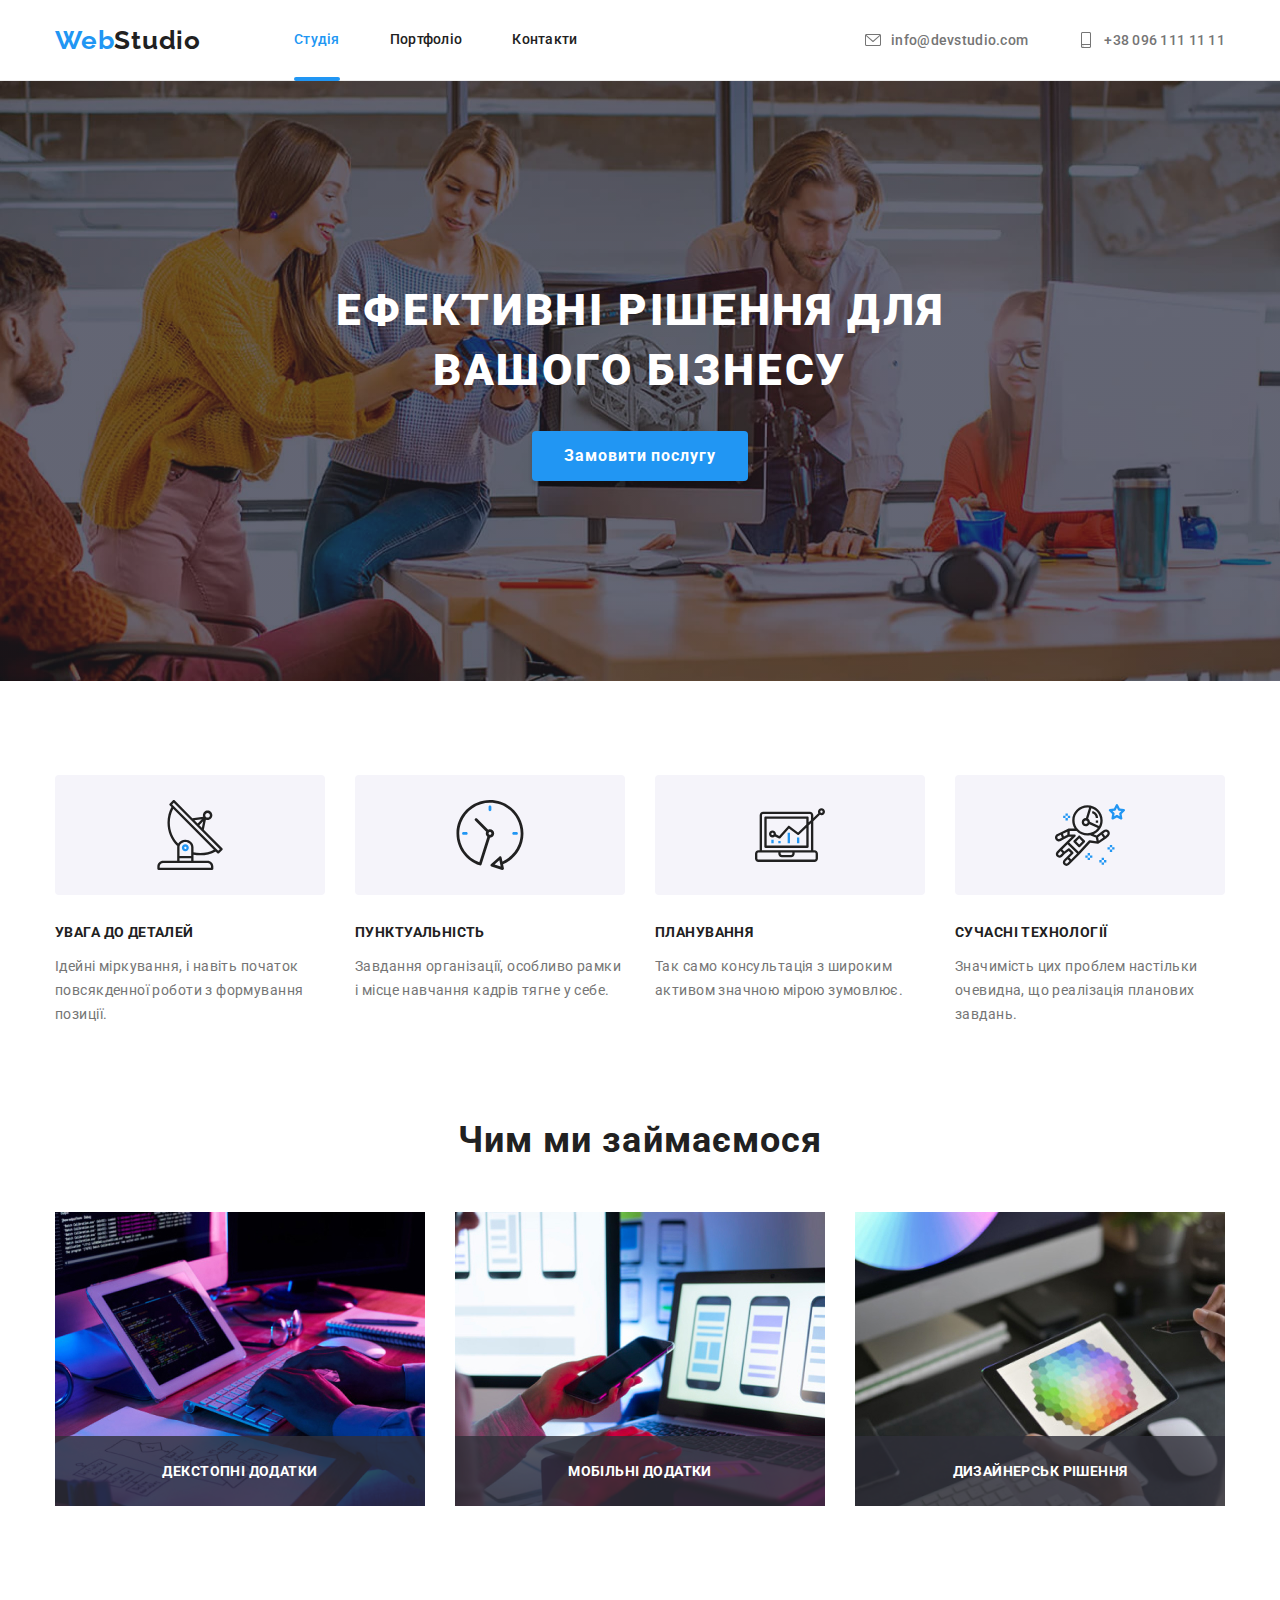
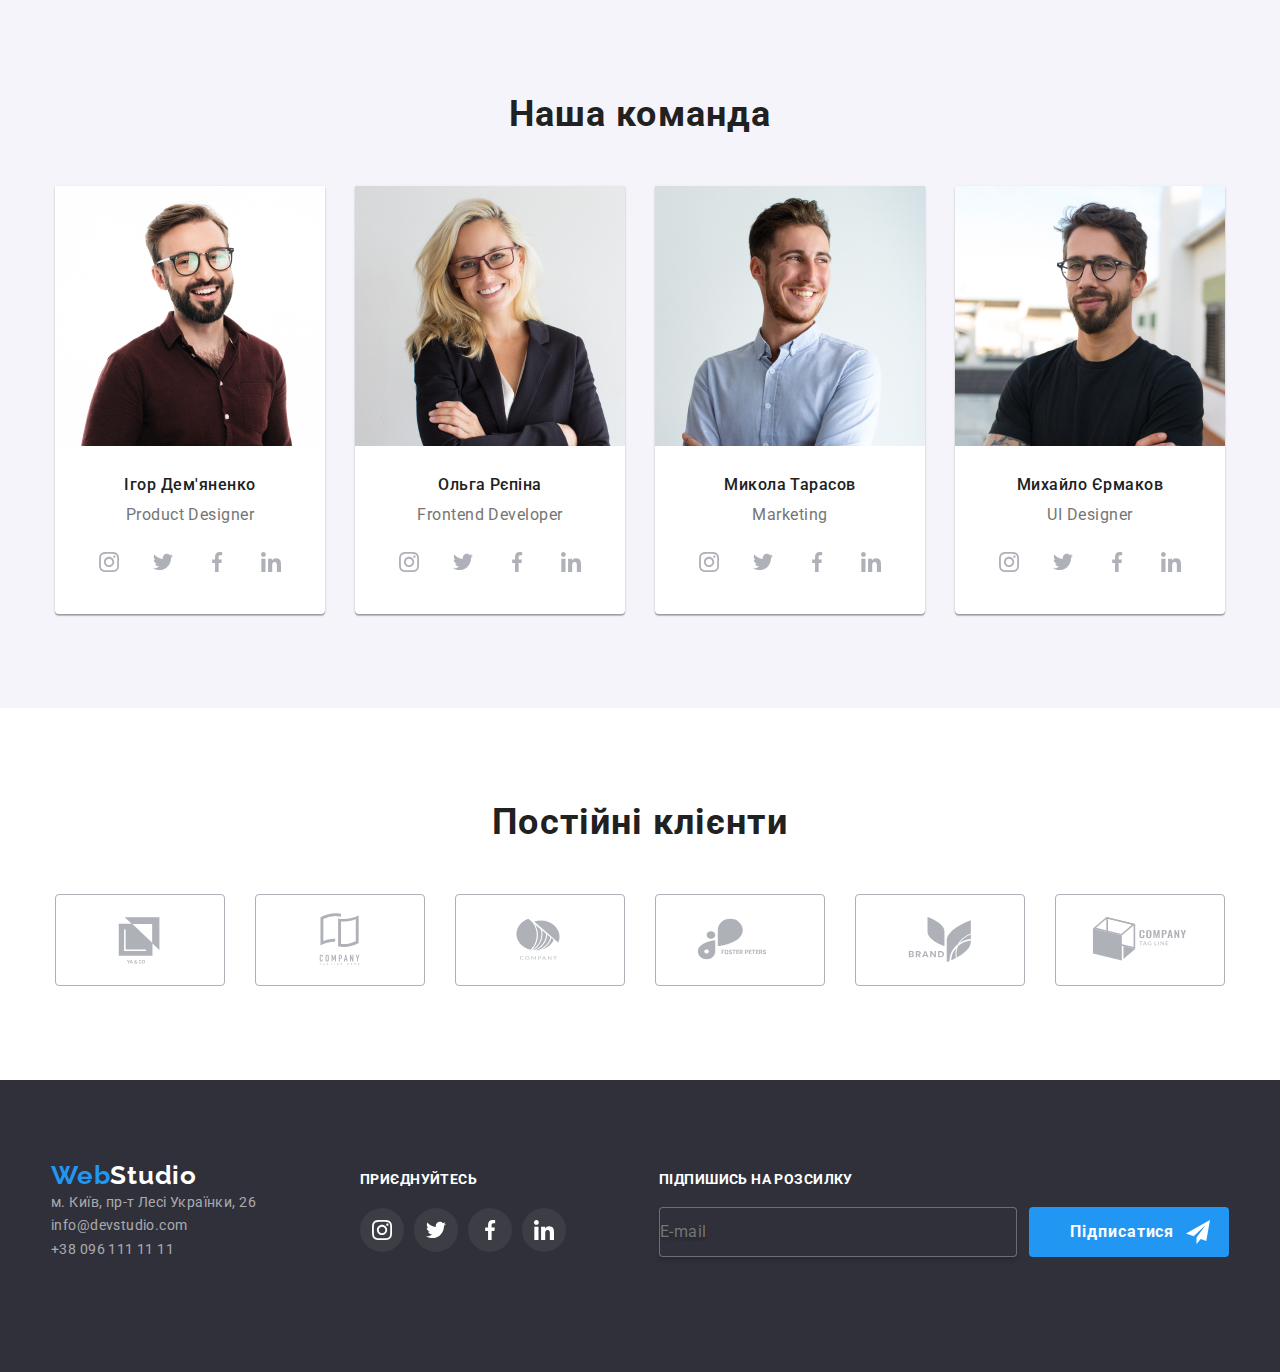
==== commit ffeacd4b: "fix benefits" ====
--- a/index.html
+++ b/index.html
@@ -101,7 +101,7 @@
     <h2 class="visually--hidden">Переваги </h2>    
       <ul class="benefits__list">
       <li class="benefits__item">
-       <div class="benefits__icons-box">
+       <div class="benefits__icons-box--container">
          <svg class="benefits__icon">
            <use href="./images/icons.svg#icon-antenna-1"></use>
          </svg>
@@ -110,7 +110,7 @@
           <p class="benefits__text">Ідейні міркування, і навіть початок повсякденної роботи з формування позиції.</p>
          </li>
         <li class="benefits__item">
-          <div class="benefits__icons-box">
+          <div class="benefits__icons-box--container">
              <svg class="benefits__icon" >
               <use href="./images/icons.svg#icon-clock-1"></use>
               </svg>
@@ -119,7 +119,7 @@
            <p class="benefits__text">Завдання організації, особливо рамки і місце навчання кадрів тягне у себе.</p>
          </li>  
          <li class="benefits__item">
-             <div class="benefits__icons-box">
+             <div class="benefits__icons-box--container">
                 <svg class="benefits__icon">
                   <use href="./images/icons.svg#icon-diagram-1"></use>
                  </svg>
@@ -128,7 +128,7 @@
             <p class="benefits__text">Так само консультація з широким активом значною мірою зумовлює.</p>
          </li>
          <li class="benefits__item">
-           <div class="benefits__icons-box">
+           <div class="benefits__icons-box--container">
                <svg class="benefits__icon" >
                  <use href="./images/icons.svg#icon-astronaut-1"></use>
                </svg>
--- a/css/main.min.css
+++ b/css/main.min.css
@@ -1 +1 @@
-.projects,.filter,.footer__container,.clients__container,.activites__container,.activites__list,.header__container{padding-left:15px;padding-right:15px;margin:0 auto}@media screen and (min-width: 320px)and (max-width: 767px){.projects,.filter,.footer__container,.clients__container,.activites__container,.activites__list,.header__container{min-width:320px;margin:0}}@media screen and (min-width: 768px)and (max-width: 1119px){.projects,.filter,.footer__container,.clients__container,.activites__container,.activites__list,.header__container{min-width:768px;margin:0}}@media screen and (min-width: 1200px){.projects,.filter,.footer__container,.clients__container,.activites__container,.activites__list,.header__container{min-width:1200px;-webkit-box-align:center;-ms-flex-align:center;align-items:center;-webkit-box-pack:center;-ms-flex-pack:center;justify-content:center}}.contacts-menu,.team__list__list,.nav{margin-top:0;margin-bottom:0;list-style:none}@media screen and (min-width: 320px)and (max-width: 1119px){.projects__section,.clients__section,.team__section,.benefits__section,.activites__section{padding-top:60px;padding-bottom:60px}}@media screen and (min-width: 1200px){.projects__section,.clients__section,.team__section,.benefits__section,.activites__section{padding-top:94px;padding-bottom:94px}}.visually--hidden{position:absolute;white-space:nowrap;width:1px;height:1px;overflow:hidden;border:0;padding:0;clip:rect(0 0 0 0);-webkit-clip-path:inset(50%);clip-path:inset(50%);margin:-1px}body{color:#757575;font-family:"Roboto",sans-serif}textarea{margin:0px;padding:0px}label{margin:0px;padding:0px}input{margin:0px;padding:0px}ul{list-style:none;padding:0}h1,h2,h3,h4,h5,h6,p{margin-top:0}.list{list-style:none;padding-left:0;margin:0}.link{text-decoration:none;color:inherit}img{display:block;max-width:100%;height:auto}.nav,.contacts{margin:0}.logo__contacts,.logo__footer,.address,.link__footer,.link__address,.footer__container{text-decoration:none}.header{border-bottom:1px solid #ececec}.header{display:-webkit-box;display:-ms-flexbox;display:flex;-webkit-box-pack:justify;-ms-flex-pack:justify;justify-content:space-between;padding-right:0px;margin-top:0px;margin-bottom:0px;margin:0 auto;-webkit-box-align:normal;-ms-flex-align:normal;align-items:normal}@media screen and (min-width: 320px)and (max-width: 767px){.header{max-width:480px}}@media screen and (min-width: 768px)and (max-width: 1199px){.header{max-width:768px}}.header{border-bottom:1px solid #ececec}.logo{display:-webkit-box;display:-ms-flexbox;display:flex;text-decoration:none;color:#212121;font-family:Raleway,sans-serif;font-weight:700;font-size:26px;line-height:1.19;text-align:center;letter-spacing:.03em;-webkit-box-align:center;-ms-flex-align:center;align-items:center}.logo--accent{color:#2196f3}.logo--footer{color:#fff;margin:0px;text-align:start}@media screen and (min-width: 320px)and (max-width: 1190px){.logo{padding-top:0px}}@media screen and (min-width: 320px)and (max-width: 1199px){.logo{font-size:24px;line-height:1.16}}@media screen and (min-width: 1199px){.logo{margin-right:93px;-webkit-box-pack:center;-ms-flex-pack:center;justify-content:center}}@media screen and (max-width: 767px){.contacts{display:none}}.nav{padding-left:0}.nav{display:-webkit-box;display:-ms-flexbox;display:flex}@media screen and (max-width: 767px){.nav{display:none}}@media screen and (min-width: 768px)and (max-width: 1199px){.nav{-ms-flex-wrap:nowrap;flex-wrap:nowrap;margin-left:87px}}.nav{-webkit-transition:-webkit-transform 250ms cubic-bezier(0.4, 0, 0.2, 1);transition:-webkit-transform 250ms cubic-bezier(0.4, 0, 0.2, 1);transition:transform 250ms cubic-bezier(0.4, 0, 0.2, 1);transition:transform 250ms cubic-bezier(0.4, 0, 0.2, 1), -webkit-transform 250ms cubic-bezier(0.4, 0, 0.2, 1)}@media screen and (min-width: 768px){.nav__item{display:-webkit-box;display:-ms-flexbox;display:flex;position:relative}}@media screen and (min-width: 768px){.nav__item{margin-left:50px}}.nav__item:nth-child(1){margin-left:0px}.nav__link{color:#212121;padding-top:32px;padding-bottom:32px;-webkit-box-align:center;-ms-flex-align:center;align-items:center}.nav__link{-webkit-box-align:center;-ms-flex-align:center;align-items:center;font-weight:500;font-size:14px;line-height:1.14;letter-spacing:.02em;text-decoration:none}.nav__link{-webkit-transition:background-color 250ms cubic-bezier(0.4, 0, 0.2, 1);transition:background-color 250ms cubic-bezier(0.4, 0, 0.2, 1);cursor:pointer}.nav__link--current{color:#2196f3}@media screen and (min-width: 768px){.nav__link--current::after{content:"";position:absolute;right:0;bottom:0px;-webkit-transform:translateY(25%);transform:translateY(25%);display:block;border-radius:2px;width:100%;height:4px;background-color:#2196f3}}.header__container{position:relative;display:-webkit-box;display:-ms-flexbox;display:flex;-webkit-box-pack:justify;-ms-flex-pack:justify;justify-content:space-between;-webkit-box-align:center;-ms-flex-align:center;align-items:center}@media screen and (min-width: 768px)and (max-width: 1199px){.header__container{max-width:1199px;margin:0;display:-webkit-box;display:-ms-flexbox;display:flex}}@media screen and (min-width: 1200px){.header__container{width:1200px;margin:0px auto}}@media screen and (max-width: 767px){.contacts{display:none}}@media screen and (min-width: 768px)and (max-width: 1199px){.contacts{display:-webkit-box;display:-ms-flexbox;display:flex;-ms-flex-wrap:wrap;flex-wrap:wrap;margin-left:auto;-webkit-box-align:center;-ms-flex-align:center;align-items:center;pad1199pxding-left:0;margin-left:97px}}@media screen and (min-width: 1200px){.contacts{display:-webkit-box;display:-ms-flexbox;display:flex;margin-left:auto;-webkit-box-align:center;-ms-flex-align:center;align-items:center;padding-left:0}}.contacts__item{display:-webkit-box;display:-ms-flexbox;display:flex;position:relative}@media screen and (min-width: 768px)and (max-width: 1199px){.contacts__item{margin:0;margin-bottom:10px}.contacts__item:nth-child(2){margin-bottom:0}}@media screen and (min-width: 1200px){.contacts__item{margin-left:50px}.contacts__item:nth-child(1){margin-left:0}}.contacts__link{-webkit-box-align:center;-ms-flex-align:center;align-items:center;text-decoration:none;font-weight:500;font-size:14px;line-height:16px;letter-spacing:.02em;color:#757575;-webkit-transition:fill 250ms cubic-bezier(0.4, 0, 0.2, 1),color 250ms cubic-bezier(0.4, 0, 0.2, 1);transition:fill 250ms cubic-bezier(0.4, 0, 0.2, 1),color 250ms cubic-bezier(0.4, 0, 0.2, 1);display:-webkit-box;display:-ms-flexbox;display:flex}.contacts__link:hover,.contacts__link:focus{color:#2196f3}.contacts__icon{fill:currentColor;margin-right:10px;padding:0;margin-bottom:0;-webkit-transition:color 250ms cubic-bezier(0.4, 0, 0.2, 1);transition:color 250ms cubic-bezier(0.4, 0, 0.2, 1)}@media screen and (min-width: 320px)and (max-width: 1199px){.contacts__icon{width:14px;height:14px;margin-right:8px}}.contacts__icon:hover,.contacts__icon:focus{fill:#2196f3;color:#2196f3}.hero{margin:0 auto;padding:118px 30px;background-color:#c4c4c4;background-image:-webkit-gradient(linear, left top, right top, from(rgba(47, 48, 58, 0.4)), to(rgba(47, 48, 58, 0.4))),url("../images/slide-hero_mobile.jpg");background-image:linear-gradient(to right, rgba(47, 48, 58, 0.4), rgba(47, 48, 58, 0.4)),url("../images/slide-hero_mobile.jpg");background-repeat:no-repeat;background-size:cover;background-position:center;text-align:center}@media screen and (max-width: 767px){.hero{max-width:480px}}@media(min-device-pixel-ratio: 2),(-webkit-min-device-pixel-ratio: 2),(min-resolution: 192dpi),(min-resolution: 2dppx){.hero{background-image:-webkit-gradient(linear, left top, right top, from(rgba(47, 48, 58, 0.4)), to(rgba(47, 48, 58, 0.4))),url("../images/slide-hero_mobile@2x.jpg");background-image:linear-gradient(to right, rgba(47, 48, 58, 0.4), rgba(47, 48, 58, 0.4)),url("../images/slide-hero_mobile@2x.jpg")}}@media screen and (min-width: 768px)and (max-width: 1199px){.hero{min-width:768px;padding:118px 60px;background-image:-webkit-gradient(linear, left top, right top, from(rgba(47, 48, 58, 0.4)), to(rgba(47, 48, 58, 0.4))),url("../images/slide-hero_tablet.jpg");background-image:linear-gradient(to right, rgba(47, 48, 58, 0.4), rgba(47, 48, 58, 0.4)),url("../images/slide-hero_tablet.jpg");background-size:cover}}@media screen and (min-width: 768px)and (max-width: 1199px)and (min-device-pixel-ratio: 2),screen and (min-width: 768px)and (max-width: 1199px)and (-webkit-min-device-pixel-ratio: 2),screen and (min-width: 768px)and (max-width: 1199px)and (min-resolution: 192dpi),screen and (min-width: 768px)and (max-width: 1199px)and (min-resolution: 2dppx){.hero{background-image:-webkit-gradient(linear, left top, right top, from(buttonAccent), to(rgba(47, 48, 58, 0.4))),url("../images/slide-hero_tablet@2x.jpg");background-image:linear-gradient(to right, buttonAccent rgba(47, 48, 58, 0.4), rgba(47, 48, 58, 0.4)),url("../images/slide-hero_tablet@2x.jpg")}}@media screen and (min-width: 1199px){.hero{max-width:1600px;padding:200px 0;background-image:-webkit-gradient(linear, left top, right top, from(rgba(47, 48, 58, 0.4)), to(rgba(47, 48, 58, 0.4))),url("../images/slide-hero.jpg");background-image:linear-gradient(to right, rgba(47, 48, 58, 0.4), rgba(47, 48, 58, 0.4)),url("../images/slide-hero.jpg");background-size:cover}}@media screen and (min-width: 1199px)and (min-device-pixel-ratio: 2),screen and (min-width: 1199px)and (-webkit-min-device-pixel-ratio: 2),screen and (min-width: 1199px)and (min-resolution: 192dpi),screen and (min-width: 1199px)and (min-resolution: 2dppx){.hero{background-image:-webkit-gradient(linear, left top, right top, from(rgba(47, 48, 58, 0.4)), to(rgba(47, 48, 58, 0.4))),url("../images/slide-hero@2x.jpg");background-image:linear-gradient(to right, rgba(47, 48, 58, 0.4), rgba(47, 48, 58, 0.4)),url("../images/slide-hero@2x.jpg")}}.hero__title{max-width:360px;margin:0 auto 30px;color:#fff;text-transform:uppercase;font-weight:900;font-size:26px;line-height:1.62;letter-spacing:.06em}@media screen and (min-width: 1200px){.hero__title{max-width:696px;font-size:44px;line-height:1.36}}.hero__button{padding:10px 32px;background-color:#2196f3;color:#fff;font-weight:700;font-size:16px;line-height:1.88;letter-spacing:.06em;font-family:inherit;cursor:pointer;-webkit-box-shadow:0px 4px 4px rgba(0,0,0,.15);box-shadow:0px 4px 4px rgba(0,0,0,.15);border-radius:4px;border:none;-webkit-transition:background-color 250ms cubic-bezier(0.4, 0, 0.2, 1);transition:background-color 250ms cubic-bezier(0.4, 0, 0.2, 1)}.hero__button:hover,.hero__button:focus{background-color:#188ce8}@media screen and (max-width: 1199px){.activites__section{display:none}}.activites__section{padding-top:0px}.activites__container{max-width:1200px;padding-left:15px;padding-right:15px;margin:0 auto}.activites__title{font-size:36px;line-height:1.16;text-align:center;letter-spacing:.03em;margin-top:0;margin-bottom:50px;color:#212121}.activites__list{display:-webkit-box;display:-ms-flexbox;display:flex;gap:30px;margin:0px;padding:0;-webkit-box-pack:justify;-ms-flex-pack:justify;justify-content:space-between}.activites__item{position:relative}.activites__text{position:absolute;padding-top:27px;padding-bottom:27px;left:0;margin:0;width:100%;height:70px;background-color:rgba(47,48,58,.8);bottom:0px;opacity:1}.activites__text{color:#fff;font-weight:700;font-size:14px;-webkit-box-align:center;-ms-flex-align:center;align-items:center;text-align:center;text-transform:uppercase;letter-spacing:.03em}.benefits__container{padding-left:15px;padding-right:15px;margin:0 auto}@media screen and (min-width: 768px){.benefits__container{display:-webkit-box;display:-ms-flexbox;display:flex;width:768px}}@media screen and (min-width: 1200px){.benefits__container{display:-webkit-box;display:-ms-flexbox;display:flex;width:1200px;margin:0 auto}}@media screen and (min-width: 320px)and (max-width: 1199px){.benefits__list{display:-webkit-box;display:-ms-flexbox;display:flex;-ms-flex-wrap:wrap;flex-wrap:wrap;gap:30px;-webkit-box-pack:center;-ms-flex-pack:center;justify-content:center;margin:0}}@media screen and (min-width: 1200px){.benefits__list{display:-webkit-box;display:-ms-flexbox;display:flex;-webkit-box-align:start;-ms-flex-align:start;align-items:start;margin:0;padding:0}}.benefits__title{font-style:normal;font-weight:700;font-size:14px;line-height:1.14;letter-spacing:.03em;text-transform:uppercase;color:#212121}@media screen and (min-width: 480px){.benefits__title{text-align:center}}.benefits__text{margin-top:0;margin-bottom:0;color:#757575;font-size:14px;line-height:1.71;letter-spacing:.03em}.benefits__item{display:inline-block;-webkit-box-pack:center;-ms-flex-pack:center;justify-content:center}@media screen and (min-width: 480px)and (max-width: 1199px){.benefits__item{width:354px}}@media screen and (min-width: 1200px){.benefits__item{width:270px;padding-left:0;margin-left:30px}}.benefits__item:nth-child(1){padding-left:0;margin-left:0}.benefits__icon{fill:currentcolor;width:70px;height:70px}.benefits__icons-box{display:-webkit-box;display:-ms-flexbox;display:flex;-webkit-box-align:center;-ms-flex-align:center;align-items:center;-webkit-box-pack:center;-ms-flex-pack:center;justify-content:center;background-color:#f5f4fa;margin-bottom:30px;border-radius:4px}@media screen and (min-width: 1200px){.benefits__icons-box{-ms-flex-preferred-size:calc((100% - 90px)/4);flex-basis:calc((100% - 90px)/4);height:120px}}.team__section{background-color:#f5f4fa}@media screen and (min-width: 768px)and (max-width: 1199px){.team__section .team__item{width:354px}}.team__container{padding-left:15px;padding-right:15px;margin:0 auto}@media screen and (min-width: 768px){.team__container{display:-webkit-box;display:-ms-flexbox;display:flex;width:768px;-webkit-box-orient:vertical;-webkit-box-direction:normal;-ms-flex-direction:column;flex-direction:column}}@media screen and (min-width: 1200px){.team__container{width:1200px;margin:0 auto}}.team__list{display:-webkit-box;display:-ms-flexbox;display:flex;-ms-flex-wrap:wrap;flex-wrap:wrap;font-family:Roboto,sans-serif;font-style:normal;padding-left:0;text-align:center;-webkit-box-pack:center;-ms-flex-pack:center;justify-content:center;margin:0}@media screen and (min-width: 1200px){.team__list{gap:30px}}.team__title{font-size:36px;line-height:1.16;text-align:center;letter-spacing:.03em;margin-top:0;margin-bottom:50px;color:#212121}.team__item{margin-left:0px;background:#fff;-webkit-box-shadow:0px 1px 3px rgba(0,0,0,.12),0px 1px 1px rgba(0,0,0,.14),0px 2px 1px rgba(0,0,0,.2);box-shadow:0px 1px 3px rgba(0,0,0,.12),0px 1px 1px rgba(0,0,0,.14),0px 2px 1px rgba(0,0,0,.2);border-radius:0px 0px 4px 4px;text-align:center;margin-left:0;-webkit-transition:-webkit-transform 250ms cubic-bezier(0.4, 0, 0.2, 1);transition:-webkit-transform 250ms cubic-bezier(0.4, 0, 0.2, 1);transition:transform 250ms cubic-bezier(0.4, 0, 0.2, 1);transition:transform 250ms cubic-bezier(0.4, 0, 0.2, 1), -webkit-transform 250ms cubic-bezier(0.4, 0, 0.2, 1)}@media screen and (min-width: 1200px){.team__item{padding-bottom:30px;gap:30px}}@media screen and (min-width: 768px)and (max-width: 1199px){.team__item{margin-left:0px}}@media screen and (min-width: 768px)and (max-width: 1199px){.team__item{margin-left:0px;padding-bottom:24px}.team__item:nth-child(2n){margin-left:30px}}@media screen and (max-width: 767px){.team__item:nth-child(4n){margin-bottom:0px}}.team__name{color:#212121;line-height:1.18;text-align:center;letter-spacing:.03em;margin-top:0;margin-bottom:10px;font-weight:500;font-size:16px;margin-top:30px}.team__members{margin-bottom:0px;padding-bottom:0px;margin-bottom:16px}.team__members{font-size:16px;line-height:19px;text-align:center;letter-spacing:.03em}.team__foto{margin-bottom:30px}.humana-list{display:block;width:270px;margin-left:0px;-webkit-box-shadow:0px 4px 4px rgba(0,0,0,.25);box-shadow:0px 4px 4px rgba(0,0,0,.25);-webkit-transition:-webkit-transform 250ms cubic-bezier(0.4, 0, 0.2, 1);transition:-webkit-transform 250ms cubic-bezier(0.4, 0, 0.2, 1);transition:transform 250ms cubic-bezier(0.4, 0, 0.2, 1);transition:transform 250ms cubic-bezier(0.4, 0, 0.2, 1), -webkit-transform 250ms cubic-bezier(0.4, 0, 0.2, 1)}.iconssocial__list{border-radius:50%}.iconssocial__list:nth-child(1){margin-left:0}.iconssocial{display:-webkit-box;display:-ms-flexbox;display:flex;-webkit-box-pack:center;-ms-flex-pack:center;justify-content:center;gap:10px;display:flex;margin-left:auto;margin-right:auto;list-style:none}.iconssocial__link{display:-webkit-box;display:-ms-flexbox;display:flex;-webkit-box-align:center;-ms-flex-align:center;align-items:center;-webkit-box-pack:center;-ms-flex-pack:center;justify-content:center;width:44px;height:44px;border-radius:50%;fill:#afb1b8;-webkit-transition:fill 250ms cubic-bezier(0.4, 0, 0.2, 1),background-color 250ms cubic-bezier(0.4, 0, 0.2, 1);transition:fill 250ms cubic-bezier(0.4, 0, 0.2, 1),background-color 250ms cubic-bezier(0.4, 0, 0.2, 1)}.iconssocial__link:hover,.iconssocial__link:focus{background-color:#2196f3;fill:#fff}.clients__section{margin:0 auto}.clients__container{display:-webkit-box;display:-ms-flexbox;display:flex;-webkit-box-orient:vertical;-webkit-box-direction:normal;-ms-flex-direction:column;flex-direction:column;margin:0 auto;-ms-flex-wrap:wrap;flex-wrap:wrap;-webkit-box-pack:center;-ms-flex-pack:center;justify-content:center;-ms-flex-line-pack:distribute;align-content:space-around}.clients__list{-webkit-box-align:center;-ms-flex-align:center;align-items:center;-webkit-box-pack:center;-ms-flex-pack:center;justify-content:center;margin:0;display:-webkit-box;display:-ms-flexbox;display:flex;gap:30px}@media screen and (max-width: 767px){.clients__list{-ms-flex-wrap:wrap;flex-wrap:wrap}}@media screen and (min-width: 768px)and (max-width: 1199px){.clients__list{-ms-flex-wrap:wrap;flex-wrap:wrap;max-width:768px}}@media screen and (min-width: 1200px){.clients__list{-ms-flex-wrap:nowrap;flex-wrap:nowrap}}.clients__title{font-weight:700;font-size:36px;line-height:1.16;text-align:center;letter-spacing:.03em;color:#212121;margin-bottom:50px}@media screen and (min-width: 480px)and (max-width: 1199px){.clients__title{font-size:28px;line-height:1.18;margin-bottom:30px}}.clients__icon{display:-webkit-box;display:-ms-flexbox;display:flex;-webkit-box-align:center;-ms-flex-align:center;align-items:center;-webkit-box-pack:center;-ms-flex-pack:center;justify-content:center;border:1px solid #afb1b8;border-radius:4px;fill:#afb1b8;-webkit-transition:fill 250ms cubic-bezier(0.4, 0, 0.2, 1),border 250ms cubic-bezier(0.4, 0, 0.2, 1);transition:fill 250ms cubic-bezier(0.4, 0, 0.2, 1),border 250ms cubic-bezier(0.4, 0, 0.2, 1)}@media screen and (max-width: 767px){.clients__icon{width:210px;height:92px}}@media screen and (min-width: 768px)and (max-width: 1199px){.clients__icon{width:226px;height:92px}}@media screen and (min-width: 1200px){.clients__icon{width:170px;height:92px}}.clients__icon:hover,.clients__icon:focus{border:1px solid #2196f3;fill:#2196f3}.footer__section{padding-top:60px;padding-bottom:60px;background:#2f303a;padding-left:0;padding-right:0}.footer__container{text-decoration:none;font-size:26px;line-height:1.19;text-align:start;letter-spacing:.03em}.footer__container{display:-webkit-box;display:-ms-flexbox;display:flex;-webkit-box-pack:center;-ms-flex-pack:center;justify-content:center;margin:0 auto}@media screen and (max-width: 767px){.footer__container{max-width:480px;-ms-flex-wrap:wrap;flex-wrap:wrap;-webkit-box-orient:vertical;-webkit-box-direction:normal;-ms-flex-direction:column;flex-direction:column;-webkit-box-align:center;-ms-flex-align:center;align-items:center}}@media screen and (min-width: 768px)and (max-width: 1199px){.footer__container{width:768px;-webkit-box-align:center;-ms-flex-align:center;align-items:center;-webkit-box-orient:horizontal;-webkit-box-direction:normal;-ms-flex-direction:row;flex-direction:row;-ms-flex-wrap:wrap;flex-wrap:wrap;-webkit-box-pack:justify;-ms-flex-pack:justify;justify-content:space-between}}@media screen and (min-width: 1200px){.footer__container{display:-webkit-box;display:-ms-flexbox;display:flex;width:1200px;-webkit-box-align:baseline;-ms-flex-align:baseline;align-items:baseline}}.address{font-style:normal}@media screen and (min-width: 1200px){.address{margin-top:20px}}.address{display:-webkit-box;display:-ms-flexbox;display:flex;-webkit-box-orient:vertical;-webkit-box-direction:normal;-ms-flex-direction:column;flex-direction:column;margin-left:0}@media screen and (max-width: 767px){.address{-webkit-box-align:center;-ms-flex-align:center;align-items:center}}@media screen and (min-width: 768px)and (max-width: 1199px){.address{-webkit-box-align:center;-ms-flex-align:center;align-items:center;margin-left:74px}}@media screen and (min-width: 1200px){.address{-webkit-box-align:start;-ms-flex-align:start;align-items:start}}.address__list{margin-top:0;margin-bottom:0;list-style:none;padding-left:0;font-size:14px;line-height:1.71;letter-spacing:.03em;color:#fff;font-style:normal}@media screen and (max-width: 1199px){.address__list{display:-webkit-box;display:-ms-flexbox;display:flex;-webkit-box-orient:vertical;-webkit-box-direction:normal;-ms-flex-direction:column;flex-direction:column;-webkit-box-align:center;-ms-flex-align:center;align-items:center}}@media screen and (min-width: 1200px){.address{margin-right:70px}}.address__link{color:#fff;text-decoration:none;list-style:none;-webkit-transition:color 250ms cubic-bezier(0.4, 0, 0.2, 1);transition:color 250ms cubic-bezier(0.4, 0, 0.2, 1);-webkit-box-align:center;-ms-flex-align:center;align-items:center}.address__link:hover,.address__link:focus{color:#2196f3}@media screen and (max-width: 1199px){.address__item{margin-top:9px}.address__item:nth-child(1){margin-top:0}}.address__link{text-decoration:none;color:rgba(255,255,255,.6);text-decoration:none;-webkit-transition:color 250ms cubic-bezier(0.4, 0, 0.2, 1);transition:color 250ms cubic-bezier(0.4, 0, 0.2, 1)}.address__link:hover,.address__link:focus{color:#2196f3}.join{display:-webkit-box;display:-ms-flexbox;display:flex;-webkit-box-orient:vertical;-webkit-box-direction:normal;-ms-flex-direction:column;flex-direction:column;padding:0}@media screen and (max-width: 1199px){.join{-webkit-box-align:center;-ms-flex-align:center;align-items:center}}@media screen and (min-width: 768px)and (max-width: 1199px){.join{margin-right:74px}}@media screen and (max-width: 767px){.join{-webkit-box-align:center;-ms-flex-align:center;align-items:center;margin-bottom:60px;margin-top:60px;align-items:center}}.join__text{text-transform:uppercase;-webkit-box-align:center;-ms-flex-align:center;align-items:center;color:#fff;font-weight:700;font-size:14px;line-height:1.14;letter-spacing:.03em;padding:0;margin:0;margin-bottom:20px}.subscription{display:-webkit-box;display:-ms-flexbox;display:flex;-webkit-box-orient:vertical;-webkit-box-direction:normal;-ms-flex-direction:column;flex-direction:column;-webkit-box-pack:center;-ms-flex-pack:center;justify-content:center}@media screen and (max-width: 767px){.subscription{margin:0px auto;-webkit-box-align:center;-ms-flex-align:center;align-items:center}}@media screen and (min-width: 768px)and (max-width: 1199px){.subscription{-webkit-box-align:center;-ms-flex-align:center;align-items:center;-webkit-box-pack:center;-ms-flex-pack:center;justify-content:center;margin-left:auto;margin-right:auto;margin-top:60px}}@media screen and (min-width: 1200px){.subscription{margin-left:93px}}.subscription__text{margin-bottom:20px;font-weight:700;font-size:14px;line-height:16px;letter-spacing:.03em;text-transform:uppercase;color:#fff}.subscription__form{display:-webkit-box;display:-ms-flexbox;display:flex;-webkit-box-align:center;-ms-flex-align:center;align-items:center}@media screen and (max-width: 1199px){.subscription__form{-webkit-box-orient:vertical;-webkit-box-direction:normal;-ms-flex-direction:column;flex-direction:column}}@media screen and (min-width: 1200px){.subscription__form{-webkit-box-align:center;-ms-flex-align:center;align-items:center}}.subscription__input{cursor:pointer;height:50px;font-weight:400;font-size:16px;line-height:1.25;letter-spacing:.03em;border:1px solid rgba(255,255,255,.3);-webkit-box-shadow:0px 4px 4px rgba(0,0,0,.15);box-shadow:0px 4px 4px rgba(0,0,0,.15);background-color:#2f303a;color:rgba(255,255,255,.6);text-shadow:0px 4px 4px rgba(0,0,0,.25);border-radius:4px;-webkit-transition:border 250ms #212121,color 250ms #212121,text-shadow 250ms #212121,-webkit-box-shadow 250ms #212121;transition:border 250ms #212121,color 250ms #212121,text-shadow 250ms #212121,-webkit-box-shadow 250ms #212121;transition:box-shadow 250ms #212121,border 250ms #212121,color 250ms #212121,text-shadow 250ms #212121;transition:box-shadow 250ms #212121,border 250ms #212121,color 250ms #212121,text-shadow 250ms #212121,-webkit-box-shadow 250ms #212121}@media screen and (min-width: 480px)and (max-width: 1199px){.subscription__input{padding-right:12px;width:358px;padding:0px;padding-left:16px}}@media screen and (min-width: 320px)and (max-width: 479px){.subscription__input{width:198px;margin-left:0;margin-right:0}}@media screen and (min-width: 1199px){.subscription__input{width:358px;margin-left:0;margin-right:0}}.subscription__input:hover,.subscription__input:focus{border:1px solid #2196f3;color:#2196f3;-webkit-box-shadow:0px 4px 4px rgba(0,0,0,.25);box-shadow:0px 4px 4px rgba(0,0,0,.25)}.subscription__button{background-color:#2196f3;-webkit-transition:background-color 250ms cubic-bezier(0.4, 0, 0.2, 1);transition:background-color 250ms cubic-bezier(0.4, 0, 0.2, 1)}.subscription__button{display:-webkit-box;display:-ms-flexbox;display:flex;-webkit-box-pack:space-evenly;-ms-flex-pack:space-evenly;justify-content:space-evenly;width:200px;height:50px;border-radius:4px;color:#fff;cursor:pointer;font-weight:700;font-size:16px;line-height:1.87;text-align:left;-webkit-box-align:center;-ms-flex-align:center;align-items:center;letter-spacing:.06em;border:1px solid rgba(0,0,0,0);-webkit-transition:fill 250ms cubic-bezier(0.4, 0, 0.2, 1),border 250ms cubic-bezier(0.4, 0, 0.2, 1);transition:fill 250ms cubic-bezier(0.4, 0, 0.2, 1),border 250ms cubic-bezier(0.4, 0, 0.2, 1)}.subscription__button:hover,.subscription__button:focus{border:1px solid #2196f3;-webkit-box-shadow:0px 4px 4px rgba(0,0,0,.15);box-shadow:0px 4px 4px rgba(0,0,0,.15);background-color:#188ce8}@media screen and (min-width: 320px)and (max-width: 1199px){.subscription__button{margin-top:20px;padding:0px}}@media screen and (min-width: 1200px){.subscription__button{margin-left:12px;padding-left:28px}}.subscription__svg{fill:#fff;-webkit-box-pack:center;-ms-flex-pack:center;justify-content:center;-webkit-box-align:center;-ms-flex-align:center;align-items:center;margin-left:0px}.backdrop{position:fixed;top:0px;left:0px;width:100%;height:100%;background:rgba(0,0,0,.2);opacity:1;-webkit-transition:opasity 250ms cubic-bezier(0.4, 0, 0.2, 1),visibility 250ms cubic-bezier(0.4, 0, 0.2, 1);transition:opasity 250ms cubic-bezier(0.4, 0, 0.2, 1),visibility 250ms cubic-bezier(0.4, 0, 0.2, 1)}.backdrop.is-hidden{opacity:0;pointer-events:none;visibility:hidden;-webkit-transition:opasity 250ms cubic-bezier(0.4, 0, 0.2, 1),visibility 250ms cubic-bezier(0.4, 0, 0.2, 1);transition:opasity 250ms cubic-bezier(0.4, 0, 0.2, 1),visibility 250ms cubic-bezier(0.4, 0, 0.2, 1)}.backdrop.is-hidden .modal{position:absolute;top:50%;left:50%;-webkit-transform:translate(-50%, -50%) scale(0) rotateZ(0deg);transform:translate(-50%, -50%) scale(0) rotateZ(0deg);-webkit-transition:-webkit-transform 250ms cubic-bezier(0.4, 0, 0.2, 1);transition:-webkit-transform 250ms cubic-bezier(0.4, 0, 0.2, 1);transition:transform 250ms cubic-bezier(0.4, 0, 0.2, 1);transition:transform 250ms cubic-bezier(0.4, 0, 0.2, 1), -webkit-transform 250ms cubic-bezier(0.4, 0, 0.2, 1)}.form{padding:40px}.form__title{display:block;padding:0px;margin-bottom:12px;font-weight:700;font-size:20px;line-height:1.15;text-align:center;letter-spacing:.03em;color:#212121}.modal{position:absolute;width:528px;top:50%;left:50%;-webkit-transform:translate(-50%, -50%);transform:translate(-50%, -50%);background-color:#fff;-webkit-transform:translate(-50%, -50%) scale(1) rotateZ(360deg);transform:translate(-50%, -50%) scale(1) rotateZ(360deg);border:1px solid rgba(0,0,0,0);border-radius:4px;-webkit-box-shadow:0px 1px 3px rgba(0,0,0,.12),0px 1px 1px rgba(0,0,0,.14),0px 2px 1px rgba(0,0,0,.2);box-shadow:0px 1px 3px rgba(0,0,0,.12),0px 1px 1px rgba(0,0,0,.14),0px 2px 1px rgba(0,0,0,.2);-webkit-transition:background-color 250ms cubic-bezier(0.4, 0, 0.2, 1),-webkit-transform 250ms cubic-bezier(0.4, 0, 0.2, 1);transition:background-color 250ms cubic-bezier(0.4, 0, 0.2, 1),-webkit-transform 250ms cubic-bezier(0.4, 0, 0.2, 1);transition:transform 250ms cubic-bezier(0.4, 0, 0.2, 1),background-color 250ms cubic-bezier(0.4, 0, 0.2, 1);transition:transform 250ms cubic-bezier(0.4, 0, 0.2, 1),background-color 250ms cubic-bezier(0.4, 0, 0.2, 1),-webkit-transform 250ms cubic-bezier(0.4, 0, 0.2, 1)}@media screen and (min-width: 480px)and (max-width: 1199px){.modal{width:450px}}.close__icon{margin:auto;width:18px;height:18px;right:50%;-webkit-box-align:center;-ms-flex-align:center;align-items:center;cursor:pointer}.close{display:-webkit-box;display:-ms-flexbox;display:flex;position:absolute;top:8px;right:8px;margin:0;-webkit-box-align:center;-ms-flex-align:center;align-items:center;-webkit-box-pack:center;-ms-flex-pack:center;justify-content:center;width:30px;height:30px;border-radius:50%;border:1px solid rgba(0,0,0,.1);padding:0;background-color:#fff;fill:#000;-webkit-transition:fill 250ms cubic-bezier(0.4, 0, 0.2, 1),-webkit-transform 250ms cubic-bezier(0.4, 0, 0.2, 1);transition:fill 250ms cubic-bezier(0.4, 0, 0.2, 1),-webkit-transform 250ms cubic-bezier(0.4, 0, 0.2, 1);transition:transform 250ms cubic-bezier(0.4, 0, 0.2, 1),fill 250ms cubic-bezier(0.4, 0, 0.2, 1);transition:transform 250ms cubic-bezier(0.4, 0, 0.2, 1),fill 250ms cubic-bezier(0.4, 0, 0.2, 1),-webkit-transform 250ms cubic-bezier(0.4, 0, 0.2, 1)}.close:hover,.close:focus{fill:#188ce8}.form__field~.form__field{margin-top:10px}.form__field{position:relative;display:-webkit-box;display:-ms-flexbox;display:flex;-webkit-box-orient:vertical;-webkit-box-direction:normal;-ms-flex-direction:column;flex-direction:column;margin-bottom:10px}.form__label{font-weight:400;font-size:12px;line-height:1.16;letter-spacing:.01em;padding:0;margin:0;margin-bottom:4px;color:#757575}.form__imputs{position:relative;cursor:pointer;margin:0;height:40px;border:1px solid rgba(33,33,33,.2);border-radius:4px;padding-left:42px;-webkit-transition:fill 250ms cubic-bezier(0.4, 0, 0.2, 1),color 250ms cubic-bezier(0.4, 0, 0.2, 1);transition:fill 250ms cubic-bezier(0.4, 0, 0.2, 1),color 250ms cubic-bezier(0.4, 0, 0.2, 1)}.form__imputs:hover,.form__imputs:focus{border:#2196f3;fill:#2196f3}.form__imputs:focus,.form__imputs:hover{outline:1px solid #2196f3;cursor:pointer}.form__icon{position:absolute;top:50%;left:12px;width:18px;height:18px;fill:#212121;-webkit-transition:fill 250ms cubic-bezier(0.4, 0, 0.2, 1);transition:fill 250ms cubic-bezier(0.4, 0, 0.2, 1)}.form__box:focus+.form__icon,.form__box:hover+.form__icon{fill:#2196f3}.form__box{position:relative;width:448px;height:40px;padding:0px;padding-left:40px;padding-right:12px;margin:0px;border:1px solid rgba(33,33,33,.2);border-radius:4px;cursor:pointer;fill:#2196f3;-webkit-transition:fill 250ms cubic-bezier(0.4, 0, 0.2, 1),border 250ms cubic-bezier(0.4, 0, 0.2, 1);transition:fill 250ms cubic-bezier(0.4, 0, 0.2, 1),border 250ms cubic-bezier(0.4, 0, 0.2, 1)}@media screen and (min-width: 480px)and (max-width: 1199px){.form__box{width:370px}}.form__box:hover,.form__box:focus,.form__box:active{border:1px solid #2196f3;fill:#2196f3}.form__icon:hover,.form__icon:focus{fill:#2196f3;color:#2196f3}.checkbox{position:relative;display:-webkit-box;display:-ms-flexbox;display:flex;-webkit-box-align:center;-ms-flex-align:center;align-items:center;-webkit-box-pack:center;-ms-flex-pack:center;justify-content:center;font-weight:400;font-size:14px;line-height:1.71;letter-spacing:.03em;margin-left:12px;margin-top:20px;color:#757575}@media screen and (min-width: 480px)and (max-width: 1199px){.checkbox{font-weight:400;font-size:12px;line-height:1.16;margin-left:0px;-webkit-box-pack:justify;-ms-flex-pack:justify;justify-content:space-between}}.checkbox__label{cursor:pointer;display:-webkit-box;display:-ms-flexbox;display:flex;font-size:14px;font-size:14px;-webkit-box-pack:center;-ms-flex-pack:center;justify-content:center;-webkit-box-align:center;-ms-flex-align:center;align-items:center;cursor:pointer}.checkbox__icon{display:inline-block;position:absolute;left:20px;border-radius:2px;fill:#fff;border:2px solid #212121;-webkit-transform:translate(-50%);transform:translate(-50%)}@media screen and (min-width: 480px)and (max-width: 1199px){.checkbox__icon{left:8px}}.checkbox__input{width:16px;height:15px;border-color:#212121;margin-right:8px}.checkbox__input:checked~.checkbox__icon{fill:#fff;border:rgba(0,0,0,0)}.checkbox__link{color:#2196f3;margin-left:8px}.checkbox_text{padding:0;margin:0}.modal__button{display:block;border-radius:4px;border:1px solid rgba(0,0,0,0);padding:10px 52px;-webkit-box-shadow:0px 4px 4px rgba(0,0,0,.25);box-shadow:0px 4px 4px rgba(0,0,0,.25);margin-top:30px;-webkit-box-align:center;-ms-flex-align:center;align-items:center;margin-left:auto;margin-right:auto;width:200px;height:50px}.modal__button{color:#fff;cursor:pointer;font-weight:700;font-size:16px;line-height:1.87;text-align:center;letter-spacing:.06em;line-height:30px}.modal__button{background-color:#2196f3;-webkit-transition:background-color 250ms cubic-bezier(0.4, 0, 0.2, 1),-webkit-box-shadow 250ms cubic-bezier(0.4, 0, 0.2, 1);transition:background-color 250ms cubic-bezier(0.4, 0, 0.2, 1),-webkit-box-shadow 250ms cubic-bezier(0.4, 0, 0.2, 1);transition:background-color 250ms cubic-bezier(0.4, 0, 0.2, 1),box-shadow 250ms cubic-bezier(0.4, 0, 0.2, 1);transition:background-color 250ms cubic-bezier(0.4, 0, 0.2, 1),box-shadow 250ms cubic-bezier(0.4, 0, 0.2, 1),-webkit-box-shadow 250ms cubic-bezier(0.4, 0, 0.2, 1)}.modal__button:hover,.modal__button:focus{color:#fff;background-color:#188ce8}.form__textarea{border:1px solid rgba(33,33,33,.2);width:448px;height:58px;border-radius:4px;margin:0;margin-top:4px;resize:none;padding:12px 16px;font-weight:400;font-size:12px;line-height:1.16;letter-spacing:.01em;color:#212121}@media screen and (min-width: 480px)and (max-width: 1199px){.form__textarea{width:370px}}.form__textarea:hover,.form__textarea:focus{border:1px solid #2196f3}.filter{-ms-flex-pack:distribute;justify-content:space-around;-ms-flex-wrap:wrap;flex-wrap:wrap}.filter__list{display:-webkit-box;display:-ms-flexbox;display:flex;-webkit-box-align:center;-ms-flex-align:center;align-items:center;-webkit-box-pack:center;-ms-flex-pack:center;justify-content:center;margin-bottom:50px;margin-top:0;padding:0;list-style:none;min-width:216px;color:#212121;cursor:pointer;font-family:inherit;border-radius:4px;border:1px solid rgba(0,0,0,0);text-align:center;font-weight:500;font-size:16px;line-height:1.62;letter-spacing:.03em;-webkit-transition:background-color 250ms cubic-bezier(0.4, 0, 0.2, 1),color 250ms cubic-bezier(0.4, 0, 0.2, 1),-webkit-box-shadow 250ms cubic-bezier(0.4, 0, 0.2, 1);transition:background-color 250ms cubic-bezier(0.4, 0, 0.2, 1),color 250ms cubic-bezier(0.4, 0, 0.2, 1),-webkit-box-shadow 250ms cubic-bezier(0.4, 0, 0.2, 1);transition:background-color 250ms cubic-bezier(0.4, 0, 0.2, 1),box-shadow 250ms cubic-bezier(0.4, 0, 0.2, 1),color 250ms cubic-bezier(0.4, 0, 0.2, 1);transition:background-color 250ms cubic-bezier(0.4, 0, 0.2, 1),box-shadow 250ms cubic-bezier(0.4, 0, 0.2, 1),color 250ms cubic-bezier(0.4, 0, 0.2, 1),-webkit-box-shadow 250ms cubic-bezier(0.4, 0, 0.2, 1)}.filter__item{margin-right:8px}.filter__item:last-child{margin-right:0}.filter__button{padding:6px 22px;min-width:73px;font-weight:500;font-size:16px;line-height:1.62;letter-spacing:.03em;background-color:#f5f4fa;border:none;border-radius:4px;cursor:pointer;-webkit-transition:color 250ms cubic-bezier(0.4, 0, 0.2, 1),background-color 250ms cubic-bezier(0.4, 0, 0.2, 1),-webkit-box-shadow 250ms cubic-bezier(0.4, 0, 0.2, 1);transition:color 250ms cubic-bezier(0.4, 0, 0.2, 1),background-color 250ms cubic-bezier(0.4, 0, 0.2, 1),-webkit-box-shadow 250ms cubic-bezier(0.4, 0, 0.2, 1);transition:color 250ms cubic-bezier(0.4, 0, 0.2, 1),background-color 250ms cubic-bezier(0.4, 0, 0.2, 1),box-shadow 250ms cubic-bezier(0.4, 0, 0.2, 1);transition:color 250ms cubic-bezier(0.4, 0, 0.2, 1),background-color 250ms cubic-bezier(0.4, 0, 0.2, 1),box-shadow 250ms cubic-bezier(0.4, 0, 0.2, 1),-webkit-box-shadow 250ms cubic-bezier(0.4, 0, 0.2, 1)}.filter__button:hover,.filter__button:focus{color:#fff;background-color:#2196f3;-webkit-box-shadow:0px 4px 4px rgba(0,0,0,.25);box-shadow:0px 4px 4px rgba(0,0,0,.25)}.project__thumb{position:relative;overflow:hidden;-webkit-transition:-webkit-transform 250ms cubic-bezier(0.4, 0, 0.2, 1);transition:-webkit-transform 250ms cubic-bezier(0.4, 0, 0.2, 1);transition:transform 250ms cubic-bezier(0.4, 0, 0.2, 1);transition:transform 250ms cubic-bezier(0.4, 0, 0.2, 1), -webkit-transform 250ms cubic-bezier(0.4, 0, 0.2, 1)}.project__thumb{position:relative;overflow:hidden;-webkit-transition:-webkit-transform 250ms cubic-bezier(0.4, 0, 0.2, 1);transition:-webkit-transform 250ms cubic-bezier(0.4, 0, 0.2, 1);transition:transform 250ms cubic-bezier(0.4, 0, 0.2, 1);transition:transform 250ms cubic-bezier(0.4, 0, 0.2, 1), -webkit-transform 250ms cubic-bezier(0.4, 0, 0.2, 1)}.project__list{display:-webkit-box;display:-ms-flexbox;display:flex;-ms-flex-wrap:wrap;flex-wrap:wrap;position:relative;list-style:none;gap:30px;margin-top:0px;padding-left:0px;margin-bottom:0px}.container.project{margin-left:0px}.project__card{margin:0px;padding:20px 24px;border-width:0px 1px 1px 1px;border-color:#eee;border-style:solid}.container.project{margin-left:0px}.project__item{width:370px;text-decoration:none;margin-top:0px;margin-bottom:0px;margin-left:0px;margin-right:0px}.project__item:hover,.project__item:focus{-webkit-box-shadow:0px 4px 4px rgba(0,0,0,.25);box-shadow:0px 4px 4px rgba(0,0,0,.25);-webkit-transition:-webkit-box-shadow 250ms cubic-bezier(0.4, 0, 0.2, 1);transition:-webkit-box-shadow 250ms cubic-bezier(0.4, 0, 0.2, 1);transition:box-shadow 250ms cubic-bezier(0.4, 0, 0.2, 1);transition:box-shadow 250ms cubic-bezier(0.4, 0, 0.2, 1), -webkit-box-shadow 250ms cubic-bezier(0.4, 0, 0.2, 1)}.project__link{display:block;text-decoration:none}.project__link{display:block;-webkit-transition:-webkit-box-shadow 250ms cubic-bezier(0.4, 0, 0.2, 1);transition:-webkit-box-shadow 250ms cubic-bezier(0.4, 0, 0.2, 1);transition:box-shadow 250ms cubic-bezier(0.4, 0, 0.2, 1);transition:box-shadow 250ms cubic-bezier(0.4, 0, 0.2, 1), -webkit-box-shadow 250ms cubic-bezier(0.4, 0, 0.2, 1)}.project__link{max-width:370px;list-style:none;text-decoration:none;-webkit-transition:-webkit-box-shadow 250ms cubic-bezier(0.4, 0, 0.2, 1);transition:-webkit-box-shadow 250ms cubic-bezier(0.4, 0, 0.2, 1);transition:box-shadow 250ms cubic-bezier(0.4, 0, 0.2, 1);transition:box-shadow 250ms cubic-bezier(0.4, 0, 0.2, 1), -webkit-box-shadow 250ms cubic-bezier(0.4, 0, 0.2, 1)}.project__link{min-width:100px;font-family:inherit;-webkit-appearance:none;-moz-appearance:none;appearance:none;border:0;border-radius:5px;color:#fff}.project__link:hover,.project__link:focus{-webkit-box-shadow:0px 4px 4px rgba(0,0,0,.25);box-shadow:0px 4px 4px rgba(0,0,0,.25)}.project__overlay{position:absolute;width:100%;height:100%;left:0;top:0;margin:0px;background-color:rgba(33,150,243,.9);opacity:1;padding:0px;padding-top:63px;padding-left:24px;padding-right:24px;font-size:18px;line-height:1.55;letter-spacing:.03em;color:#fff;-webkit-transition:-webkit-transform 250ms cubic-bezier(0.4, 0, 0.2, 1);transition:-webkit-transform 250ms cubic-bezier(0.4, 0, 0.2, 1);transition:transform 250ms cubic-bezier(0.4, 0, 0.2, 1);transition:transform 250ms cubic-bezier(0.4, 0, 0.2, 1), -webkit-transform 250ms cubic-bezier(0.4, 0, 0.2, 1);-webkit-transform:translateY(100%);transform:translateY(100%)}.project__link:hover .project__overlay,.project__link:focus .project__overlay{-webkit-transform:translateY(0);transform:translateY(0)}.project__title{font-family:"Roboto";padding-top:0px;margin-bottom:4px;color:#212121;font-style:normal;font-weight:700;font-size:18px;line-height:2;letter-spacing:.06em}.project__name{margin:0px;padding-top:0px;padding-bottom:0px}.project__name{color:#757575;font-size:16px;line-height:1.8;letter-spacing:.03em}.join .icons{padding-left:0;padding-right:0;margin-bottom:60px}.icons{display:-webkit-box;display:-ms-flexbox;display:flex;-webkit-box-pack:start;-ms-flex-pack:start;justify-content:start;margin-left:auto;margin-right:auto;padding-left:0;list-style:none;margin:0}.icons__list{border-radius:50%;margin-left:10px}.icons__list:nth-child(1){margin-left:0}.icons__link{display:-webkit-box;display:-ms-flexbox;display:flex;-webkit-box-align:center;-ms-flex-align:center;align-items:center;-webkit-box-pack:center;-ms-flex-pack:center;justify-content:center;width:44px;height:44px;border-radius:50%;fill:#fff;background:rgba(184,177,177,.1);-webkit-transition:background-color 250ms cubic-bezier(0.4, 0, 0.2, 1);transition:background-color 250ms cubic-bezier(0.4, 0, 0.2, 1)}.icons__link:hover,.icons__link:focus{background-color:#2196f3}.menu-button{display:-webkit-inline-box;display:-ms-inline-flexbox;display:inline-flex;margin-right:0;padding:0;border:none;background-color:rgba(0,0,0,0);cursor:pointer}@media screen and (max-width: 767px){.menu-button{display:none}}.menu-switch{display:-webkit-box;display:-ms-flexbox;display:flex;min-height:40px;min-width:40px;-webkit-box-align:center;-ms-flex-align:center;align-items:center;-webkit-box-pack:center;-ms-flex-pack:center;justify-content:center;margin-left:auto;padding:0;background-color:rgba(0,0,0,0);cursor:pointer;border:none;border-radius:50%;outline:none}.menu-switch:hover,.menu-switch:focus{color:#2196f3}.menu-switch__icon{fill:currentColor}.menu-container .menu-switch{position:absolute;top:16px;right:16px}@media screen and (min-width: 768px){.menu-switch{display:none}}.menu-container{position:fixed;top:0;left:0;width:100%;height:100%;padding:48px 40px;display:-webkit-box;display:-ms-flexbox;display:flex;-webkit-box-orient:vertical;-webkit-box-direction:normal;-ms-flex-direction:column;flex-direction:column;background-color:#fff;z-index:999;overflow-y:scroll;-webkit-transform:translateX(100%);transform:translateX(100%);-webkit-transition:-webkit-transform 250ms cubic-bezier(0.4, 0, 0.2, 1);transition:-webkit-transform 250ms cubic-bezier(0.4, 0, 0.2, 1);transition:transform 250ms cubic-bezier(0.4, 0, 0.2, 1);transition:transform 250ms cubic-bezier(0.4, 0, 0.2, 1), -webkit-transform 250ms cubic-bezier(0.4, 0, 0.2, 1)}.menu-container.is-open{-webkit-transform:translateX(0);transform:translateX(0)}@media screen and (max-width: 459px){.menu-container{padding:40px 25px}}@media screen and (min-width: 768px){.menu-container{display:none}}.mobile-menu{padding:0;margin-bottom:auto;list-style:none}.mobile-menu__item{margin-bottom:32px}@media screen and (max-width: 459px){.mobile-menu__item{margin-bottom:16px}}.mobile-menu__link{display:block;color:#212121;text-decoration:none;font-weight:500;font-size:40px;line-height:47px;letter-spacing:.02em;color:#212121;-webkit-transition:color 250ms cubic-bezier(0.4, 0, 0.2, 1);transition:color 250ms cubic-bezier(0.4, 0, 0.2, 1)}@media screen and (max-width: 459px){.mobile-menu__link{font-size:32px}}.mobile-menu__link:hover,.mobile-menu__link:focus{color:#2196f3}.mobile-menu__link--current{color:#2196f3}.contacts-menu{margin-bottom:32px}.contacts-menu__item{margin-bottom:32px}.contacts-menu__tel{font-weight:500;font-size:24px;line-height:1.18;letter-spacing:.02em;color:#2196f3;text-decoration:none}.contacts-menu__tel:hover,.contacts-menu__tel:focus{color:#2196f3}@media screen and (min-width: 459px){.contacts-menu__tel{font-size:34px}}.contacts-menu__mail{font-weight:500;font-size:24px;line-height:28px;letter-spacing:.02em;color:#757575;text-decoration:none}.contacts-menu__mail:hover,.contacts-menu__mail:focus{color:#2196f3}.social-menu{display:-webkit-box;display:-ms-flexbox;display:flex;-webkit-box-pack:start;-ms-flex-pack:start;justify-content:start;-ms-flex-wrap:wrap;flex-wrap:wrap;list-style:none;row-gap:10px}.social-menu__item{border-right:1px solid rgba(33,33,33,.2);padding-right:10px;margin-right:10px}.social-menu__item:last-child{border:none}.social-menu__item:first-child{padding-left:0}.social-menu__link{font-weight:500;font-size:12px;line-height:1.22;letter-spacing:.02em;color:#2196f3;text-decoration:none}@media screen and (min-width: 460px){.social-menu__link{font-size:18px}}/*# sourceMappingURL=main.min.css.map */+.projects,.filter,.footer__container,.clients__container,.activites__container,.activites__list,.header__container{padding-left:15px;padding-right:15px;margin:0 auto}@media screen and (min-width: 320px)and (max-width: 767px){.projects,.filter,.footer__container,.clients__container,.activites__container,.activites__list,.header__container{min-width:320px;margin:0}}@media screen and (min-width: 768px)and (max-width: 1119px){.projects,.filter,.footer__container,.clients__container,.activites__container,.activites__list,.header__container{min-width:768px;margin:0}}@media screen and (min-width: 1200px){.projects,.filter,.footer__container,.clients__container,.activites__container,.activites__list,.header__container{-webkit-box-align:center;-ms-flex-align:center;align-items:center;-webkit-box-pack:center;-ms-flex-pack:center;justify-content:center}}.contacts-menu,.team__list__list,.nav{margin-top:0;margin-bottom:0;list-style:none}@media screen and (max-width: 1199px){.projects__section,.clients__section,.team__section,.benefits__section,.activites__section{padding-top:60px;padding-bottom:60px}}@media screen and (min-width: 1200px){.projects__section,.clients__section,.team__section,.benefits__section,.activites__section{padding-top:94px;padding-bottom:94px}}.visually--hidden{position:absolute;white-space:nowrap;width:1px;height:1px;overflow:hidden;border:0;padding:0;clip:rect(0 0 0 0);-webkit-clip-path:inset(50%);clip-path:inset(50%);margin:-1px}body{color:#757575;font-family:"Roboto",sans-serif}textarea{margin:0px;padding:0px}label{margin:0px;padding:0px}input{margin:0px;padding:0px}ul{list-style:none;padding:0}h1,h2,h3,h4,h5,h6,p{margin-top:0}.list{list-style:none;padding-left:0;margin:0}.link{text-decoration:none;color:inherit}img{display:block;max-width:100%;height:auto}.nav,.contacts{margin:0}.logo__contacts,.logo__footer,.address,.link__footer,.link__address,.footer__container{text-decoration:none}.header{border-bottom:1px solid #ececec}.header{display:-webkit-box;display:-ms-flexbox;display:flex;-webkit-box-pack:justify;-ms-flex-pack:justify;justify-content:space-between;padding-right:0px;margin-top:0px;margin-bottom:0px;margin:0 auto;-webkit-box-align:normal;-ms-flex-align:normal;align-items:normal}@media screen and (min-width: 320px)and (max-width: 767px){.header{max-width:480px}}@media screen and (min-width: 768px)and (max-width: 1199px){.header{max-width:768px}}.header{border-bottom:1px solid #ececec}.logo{display:-webkit-box;display:-ms-flexbox;display:flex;text-decoration:none;color:#212121;font-family:Raleway,sans-serif;font-weight:700;font-size:26px;line-height:1.19;text-align:center;letter-spacing:.03em;-webkit-box-align:center;-ms-flex-align:center;align-items:center}.logo--accent{color:#2196f3}.logo--footer{color:#fff;margin:0px;text-align:start}@media screen and (min-width: 320px)and (max-width: 1190px){.logo{padding-top:0px;margin-bottom:20px}}@media screen and (min-width: 320px)and (max-width: 1199px){.logo{font-size:24px;line-height:1.16}}@media screen and (min-width: 1199px){.logo{margin-right:93px;-webkit-box-pack:center;-ms-flex-pack:center;justify-content:center}}@media screen and (max-width: 767px){.contacts{display:none}}.nav{padding-left:0}.nav{display:-webkit-box;display:-ms-flexbox;display:flex}@media screen and (max-width: 767px){.nav{display:none}}@media screen and (min-width: 768px)and (max-width: 1199px){.nav{-ms-flex-wrap:nowrap;flex-wrap:nowrap;margin-left:87px}}.nav{-webkit-transition:-webkit-transform 250ms cubic-bezier(0.4, 0, 0.2, 1);transition:-webkit-transform 250ms cubic-bezier(0.4, 0, 0.2, 1);transition:transform 250ms cubic-bezier(0.4, 0, 0.2, 1);transition:transform 250ms cubic-bezier(0.4, 0, 0.2, 1), -webkit-transform 250ms cubic-bezier(0.4, 0, 0.2, 1)}@media screen and (min-width: 768px){.nav__item{display:-webkit-box;display:-ms-flexbox;display:flex;position:relative}}@media screen and (min-width: 768px){.nav__item{margin-left:50px}}.nav__item:nth-child(1){margin-left:0px}.nav__link{color:#212121;padding-top:32px;padding-bottom:32px;-webkit-box-align:center;-ms-flex-align:center;align-items:center}.nav__link{-webkit-box-align:center;-ms-flex-align:center;align-items:center;font-weight:500;font-size:14px;line-height:1.14;letter-spacing:.02em;text-decoration:none}.nav__link{-webkit-transition:background-color 250ms cubic-bezier(0.4, 0, 0.2, 1);transition:background-color 250ms cubic-bezier(0.4, 0, 0.2, 1);cursor:pointer}.nav__link--current{color:#2196f3}@media screen and (min-width: 768px){.nav__link--current::after{content:"";position:absolute;right:0;bottom:0px;-webkit-transform:translateY(25%);transform:translateY(25%);display:block;border-radius:2px;width:100%;height:4px;background-color:#2196f3}}.header__container{position:relative;display:-webkit-box;display:-ms-flexbox;display:flex;-webkit-box-pack:justify;-ms-flex-pack:justify;justify-content:space-between;-webkit-box-align:center;-ms-flex-align:center;align-items:center}@media screen and (min-width: 768px)and (max-width: 1199px){.header__container{max-width:1199px;margin:0;display:-webkit-box;display:-ms-flexbox;display:flex}}@media screen and (min-width: 1200px){.header__container{width:1200px;margin:0px auto}}@media screen and (max-width: 767px){.contacts{display:none}}@media screen and (min-width: 768px)and (max-width: 1199px){.contacts{display:-webkit-box;display:-ms-flexbox;display:flex;-ms-flex-wrap:wrap;flex-wrap:wrap;margin-left:auto;-webkit-box-align:center;-ms-flex-align:center;align-items:center;pad1199pxding-left:0;margin-left:97px}}@media screen and (min-width: 1200px){.contacts{display:-webkit-box;display:-ms-flexbox;display:flex;margin-left:auto;-webkit-box-align:center;-ms-flex-align:center;align-items:center;padding-left:0}}.contacts__item{display:-webkit-box;display:-ms-flexbox;display:flex;position:relative}@media screen and (min-width: 768px)and (max-width: 1199px){.contacts__item{margin:0;margin-bottom:10px}.contacts__item:nth-child(2){margin-bottom:0}}@media screen and (min-width: 1200px){.contacts__item{margin-left:50px}.contacts__item:nth-child(1){margin-left:0}}.contacts__link{-webkit-box-align:center;-ms-flex-align:center;align-items:center;text-decoration:none;font-weight:500;font-size:14px;line-height:16px;letter-spacing:.02em;color:#757575;-webkit-transition:fill 250ms cubic-bezier(0.4, 0, 0.2, 1),color 250ms cubic-bezier(0.4, 0, 0.2, 1);transition:fill 250ms cubic-bezier(0.4, 0, 0.2, 1),color 250ms cubic-bezier(0.4, 0, 0.2, 1);display:-webkit-box;display:-ms-flexbox;display:flex}.contacts__link:hover,.contacts__link:focus{color:#2196f3}.contacts__icon{fill:currentColor;margin-right:10px;padding:0;margin-bottom:0;-webkit-transition:color 250ms cubic-bezier(0.4, 0, 0.2, 1);transition:color 250ms cubic-bezier(0.4, 0, 0.2, 1)}@media screen and (min-width: 320px)and (max-width: 1199px){.contacts__icon{width:14px;height:14px;margin-right:8px}}.contacts__icon:hover,.contacts__icon:focus{fill:#2196f3;color:#2196f3}.hero{margin:0 auto;padding:118px 30px;background-color:#c4c4c4;background-image:-webkit-gradient(linear, left top, right top, from(rgba(47, 48, 58, 0.4)), to(rgba(47, 48, 58, 0.4))),url("../images/slide-hero_mobile.jpg");background-image:linear-gradient(to right, rgba(47, 48, 58, 0.4), rgba(47, 48, 58, 0.4)),url("../images/slide-hero_mobile.jpg");background-repeat:no-repeat;background-size:cover;background-position:center;text-align:center}@media screen and (max-width: 767px){.hero{max-width:480px}}@media(min-device-pixel-ratio: 2),(-webkit-min-device-pixel-ratio: 2),(min-resolution: 192dpi),(min-resolution: 2dppx){.hero{background-image:-webkit-gradient(linear, left top, right top, from(rgba(47, 48, 58, 0.4)), to(rgba(47, 48, 58, 0.4))),url("../images/slide-hero_mobile@2x.jpg");background-image:linear-gradient(to right, rgba(47, 48, 58, 0.4), rgba(47, 48, 58, 0.4)),url("../images/slide-hero_mobile@2x.jpg")}}@media screen and (min-width: 768px)and (max-width: 1199px){.hero{min-width:768px;padding:118px 60px;background-image:-webkit-gradient(linear, left top, right top, from(rgba(47, 48, 58, 0.4)), to(rgba(47, 48, 58, 0.4))),url("../images/slide-hero_tablet.jpg");background-image:linear-gradient(to right, rgba(47, 48, 58, 0.4), rgba(47, 48, 58, 0.4)),url("../images/slide-hero_tablet.jpg");background-size:cover}}@media screen and (min-width: 768px)and (max-width: 1199px)and (min-device-pixel-ratio: 2),screen and (min-width: 768px)and (max-width: 1199px)and (-webkit-min-device-pixel-ratio: 2),screen and (min-width: 768px)and (max-width: 1199px)and (min-resolution: 192dpi),screen and (min-width: 768px)and (max-width: 1199px)and (min-resolution: 2dppx){.hero{background-image:-webkit-gradient(linear, left top, right top, from(buttonAccent), to(rgba(47, 48, 58, 0.4))),url("../images/slide-hero_tablet@2x.jpg");background-image:linear-gradient(to right, buttonAccent rgba(47, 48, 58, 0.4), rgba(47, 48, 58, 0.4)),url("../images/slide-hero_tablet@2x.jpg")}}@media screen and (min-width: 1199px){.hero{max-width:1600px;padding:200px 0;background-image:-webkit-gradient(linear, left top, right top, from(rgba(47, 48, 58, 0.4)), to(rgba(47, 48, 58, 0.4))),url("../images/slide-hero.jpg");background-image:linear-gradient(to right, rgba(47, 48, 58, 0.4), rgba(47, 48, 58, 0.4)),url("../images/slide-hero.jpg");background-size:cover}}@media screen and (min-width: 1199px)and (min-device-pixel-ratio: 2),screen and (min-width: 1199px)and (-webkit-min-device-pixel-ratio: 2),screen and (min-width: 1199px)and (min-resolution: 192dpi),screen and (min-width: 1199px)and (min-resolution: 2dppx){.hero{background-image:-webkit-gradient(linear, left top, right top, from(rgba(47, 48, 58, 0.4)), to(rgba(47, 48, 58, 0.4))),url("../images/slide-hero@2x.jpg");background-image:linear-gradient(to right, rgba(47, 48, 58, 0.4), rgba(47, 48, 58, 0.4)),url("../images/slide-hero@2x.jpg")}}.hero__title{max-width:360px;margin:0 auto 30px;color:#fff;text-transform:uppercase;font-weight:900;font-size:26px;line-height:1.62;letter-spacing:.06em}@media screen and (min-width: 1200px){.hero__title{max-width:696px;font-size:44px;line-height:1.36}}.hero__button{padding:10px 32px;background-color:#2196f3;color:#fff;font-weight:700;font-size:16px;line-height:1.88;letter-spacing:.06em;font-family:inherit;cursor:pointer;-webkit-box-shadow:0px 4px 4px rgba(0,0,0,.15);box-shadow:0px 4px 4px rgba(0,0,0,.15);border-radius:4px;border:none;-webkit-transition:background-color 250ms cubic-bezier(0.4, 0, 0.2, 1);transition:background-color 250ms cubic-bezier(0.4, 0, 0.2, 1)}.hero__button:hover,.hero__button:focus{background-color:#188ce8}@media screen and (max-width: 1199px){.activites__section{display:none}}.activites__section{padding-top:0px}.activites__container{max-width:1200px;padding-left:15px;padding-right:15px;margin:0 auto}.activites__title{font-size:36px;line-height:1.16;text-align:center;letter-spacing:.03em;margin-top:0;margin-bottom:50px;color:#212121}.activites__list{display:-webkit-box;display:-ms-flexbox;display:flex;gap:30px;margin:0px;padding:0;-webkit-box-pack:justify;-ms-flex-pack:justify;justify-content:space-between}.activites__item{position:relative}.activites__text{position:absolute;padding-top:27px;padding-bottom:27px;left:0;margin:0;width:100%;height:70px;background-color:rgba(47,48,58,.8);bottom:0px;opacity:1}.activites__text{color:#fff;font-weight:700;font-size:14px;-webkit-box-align:center;-ms-flex-align:center;align-items:center;text-align:center;text-transform:uppercase;letter-spacing:.03em}.benefits__container{padding-left:15px;padding-right:15px;margin:0 auto}@media screen and (max-width: 767px){.benefits__container{max-width:767px}}@media screen and (min-width: 768px){.benefits__container{display:-webkit-box;display:-ms-flexbox;display:flex;width:768px}}@media screen and (min-width: 1200px){.benefits__container{display:-webkit-box;display:-ms-flexbox;display:flex;width:1200px;margin:0 auto}}@media screen and (min-width: 320px)and (max-width: 1199px){.benefits__list{display:-webkit-box;display:-ms-flexbox;display:flex;-ms-flex-wrap:wrap;flex-wrap:wrap;-webkit-box-pack:center;-ms-flex-pack:center;justify-content:center;margin:0;gap:30px}}@media screen and (min-width: 1200px){.benefits__list{display:-webkit-box;display:-ms-flexbox;display:flex;-webkit-box-align:start;-ms-flex-align:start;align-items:start;margin:0;padding:0}}.benefits__title{font-style:normal;font-weight:700;font-size:14px;line-height:1.14;letter-spacing:.03em;text-transform:uppercase;color:#212121}@media screen and (max-width: 767px){.benefits__title{text-align:centerl}}@media screen and (min-width: 768px){.benefits__title{text-align:left}}.benefits__text{margin-top:0;margin-bottom:0;color:#757575;font-size:14px;line-height:1.71;letter-spacing:.03em}.benefits__item{display:-webkit-box;display:-ms-flexbox;display:flex;-webkit-box-orient:vertical;-webkit-box-direction:normal;-ms-flex-direction:column;flex-direction:column;-webkit-box-pack:center;-ms-flex-pack:center;justify-content:center;-ms-flex-wrap:wrap;flex-wrap:wrap}@media screen and (max-width: 767px){.benefits__item{max-width:450px;-webkit-box-align:center;-ms-flex-align:center;align-items:center}}@media screen and (min-width: 768px)and (max-width: 1199px){.benefits__item{width:354px}}@media screen and (min-width: 1200px){.benefits__item{width:270px}}@media screen and (min-width: 1200px){.benefits__item{width:270px;margin-left:30px}.benefits__item:nth-child(1){margin-left:0px}}.benefits__item:nth-child(1){padding-left:0}.benefits__icon{fill:currentcolor;width:70px;height:70px}.benefits__icons-box{display:-webkit-box;display:-ms-flexbox;display:flex;-webkit-box-align:center;-ms-flex-align:center;align-items:center;-webkit-box-pack:center;-ms-flex-pack:center;justify-content:center;background-color:#f5f4fa;margin-bottom:30px;border-radius:4px}@media screen and (max-width: 1199px){.benefits__icons-box:nth-child(-n+2){margin-top:0px}}@media screen and (min-width: 1200px){.benefits__icons-box{-ms-flex-preferred-size:calc((100% - 90px)/4);flex-basis:calc((100% - 90px)/4)}}.benefits__icons-box--container{display:-webkit-box;display:-ms-flexbox;display:flex;background-color:#f5f4fa;-webkit-box-orient:vertical;-webkit-box-direction:normal;-ms-flex-direction:column;flex-direction:column;-ms-flex-wrap:wrap;flex-wrap:wrap;height:120px;width:450px;margin-bottom:30px;border-radius:4px;-webkit-box-align:center;-ms-flex-align:center;align-items:center;-webkit-box-pack:center;-ms-flex-pack:center;justify-content:center}@media screen and (max-width: 767px){.benefits__icons-box--container{max-width:450px}}@media screen and (min-width: 768px)and (max-width: 1199px){.benefits__icons-box--container{width:354px}}@media screen and (min-width: 1200px){.benefits__icons-box--container{width:270px}}.team__section{background-color:#f5f4fa}@media screen and (min-width: 768px)and (max-width: 1199px){.team__section .team__item{width:354px}}.team__container{padding-left:15px;padding-right:15px;margin:0 auto}@media screen and (min-width: 768px){.team__container{display:-webkit-box;display:-ms-flexbox;display:flex;width:768px;-webkit-box-orient:vertical;-webkit-box-direction:normal;-ms-flex-direction:column;flex-direction:column}}@media screen and (min-width: 1200px){.team__container{width:1200px;margin:0 auto}}.team__list{display:-webkit-box;display:-ms-flexbox;display:flex;-ms-flex-wrap:wrap;flex-wrap:wrap;font-family:Roboto,sans-serif;font-style:normal;padding-left:0;text-align:center;-webkit-box-pack:center;-ms-flex-pack:center;justify-content:center;margin:0;gap:30px}.team__title{font-size:36px;line-height:1.16;text-align:center;letter-spacing:.03em;margin-top:0;margin-bottom:50px;color:#212121}.team__item{margin-left:0px;background:#fff;-webkit-box-shadow:0px 1px 3px rgba(0,0,0,.12),0px 1px 1px rgba(0,0,0,.14),0px 2px 1px rgba(0,0,0,.2);box-shadow:0px 1px 3px rgba(0,0,0,.12),0px 1px 1px rgba(0,0,0,.14),0px 2px 1px rgba(0,0,0,.2);border-radius:0px 0px 4px 4px;text-align:center;padding-bottom:30px;margin-left:0;display:inline-block;-webkit-transition:-webkit-transform 250ms cubic-bezier(0.4, 0, 0.2, 1);transition:-webkit-transform 250ms cubic-bezier(0.4, 0, 0.2, 1);transition:transform 250ms cubic-bezier(0.4, 0, 0.2, 1);transition:transform 250ms cubic-bezier(0.4, 0, 0.2, 1), -webkit-transform 250ms cubic-bezier(0.4, 0, 0.2, 1)}@media screen and (min-width: 768px)and (max-width: 1199px){.team__item{gap:30px;margin-left:0px}}@media screen and (max-width: 767px){.team__item:nth-child(4n){margin-bottom:0px}}@media screen and (max-width: 767px)and (min-width: 768px)and (max-width: 1199px){.team__item{gap:30px;margin-left:0px}.team__item:nth-child(2n){margin-left:30px;padding-bottom:24px}}.team__name{color:#212121;line-height:1.18;text-align:center;letter-spacing:.03em;margin-top:0;margin-bottom:10px;font-weight:500;font-size:16px;margin-top:30px}.team__members{margin-bottom:0px;padding-bottom:0px;margin-bottom:16px}.team__members{font-size:16px;line-height:19px;text-align:center;letter-spacing:.03em}.team__foto{margin-bottom:30px}.humana-list{display:block;width:270px;margin-left:0px;-webkit-box-shadow:0px 4px 4px rgba(0,0,0,.25);box-shadow:0px 4px 4px rgba(0,0,0,.25);-webkit-transition:-webkit-transform 250ms cubic-bezier(0.4, 0, 0.2, 1);transition:-webkit-transform 250ms cubic-bezier(0.4, 0, 0.2, 1);transition:transform 250ms cubic-bezier(0.4, 0, 0.2, 1);transition:transform 250ms cubic-bezier(0.4, 0, 0.2, 1), -webkit-transform 250ms cubic-bezier(0.4, 0, 0.2, 1)}.iconssocial__list{border-radius:50%}.iconssocial__list:nth-child(1){margin-left:0}.iconssocial{display:-webkit-box;display:-ms-flexbox;display:flex;-webkit-box-pack:center;-ms-flex-pack:center;justify-content:center;gap:10px;display:flex;margin-left:auto;margin-right:auto;list-style:none}.iconssocial__link{display:-webkit-box;display:-ms-flexbox;display:flex;-webkit-box-align:center;-ms-flex-align:center;align-items:center;-webkit-box-pack:center;-ms-flex-pack:center;justify-content:center;width:44px;height:44px;border-radius:50%;fill:#afb1b8;-webkit-transition:fill 250ms cubic-bezier(0.4, 0, 0.2, 1),background-color 250ms cubic-bezier(0.4, 0, 0.2, 1);transition:fill 250ms cubic-bezier(0.4, 0, 0.2, 1),background-color 250ms cubic-bezier(0.4, 0, 0.2, 1)}.iconssocial__link:hover,.iconssocial__link:focus{background-color:#2196f3;fill:#fff}.clients__section{margin:0 auto}.clients__container{display:-webkit-box;display:-ms-flexbox;display:flex;-webkit-box-orient:vertical;-webkit-box-direction:normal;-ms-flex-direction:column;flex-direction:column;margin:0 auto;-ms-flex-wrap:wrap;flex-wrap:wrap;-webkit-box-pack:center;-ms-flex-pack:center;justify-content:center;-ms-flex-line-pack:distribute;align-content:space-around}.clients__list{-webkit-box-align:center;-ms-flex-align:center;align-items:center;-webkit-box-pack:center;-ms-flex-pack:center;justify-content:center;margin:0;display:-webkit-box;display:-ms-flexbox;display:flex;gap:30px}@media screen and (max-width: 767px){.clients__list{-ms-flex-wrap:wrap;flex-wrap:wrap}}@media screen and (min-width: 768px)and (max-width: 1199px){.clients__list{-ms-flex-wrap:wrap;flex-wrap:wrap;max-width:768px}}@media screen and (min-width: 1200px){.clients__list{-ms-flex-wrap:nowrap;flex-wrap:nowrap}}.clients__title{font-weight:700;font-size:36px;line-height:1.16;text-align:center;letter-spacing:.03em;color:#212121;margin-bottom:50px}@media screen and (min-width: 480px)and (max-width: 1199px){.clients__title{font-size:28px;line-height:1.18;margin-bottom:30px}}.clients__icon{display:-webkit-box;display:-ms-flexbox;display:flex;-webkit-box-align:center;-ms-flex-align:center;align-items:center;-webkit-box-pack:center;-ms-flex-pack:center;justify-content:center;border:1px solid #afb1b8;border-radius:4px;fill:#afb1b8;-webkit-transition:fill 250ms cubic-bezier(0.4, 0, 0.2, 1),border 250ms cubic-bezier(0.4, 0, 0.2, 1);transition:fill 250ms cubic-bezier(0.4, 0, 0.2, 1),border 250ms cubic-bezier(0.4, 0, 0.2, 1)}@media screen and (max-width: 767px){.clients__icon{width:210px;height:92px}}@media screen and (min-width: 768px)and (max-width: 1199px){.clients__icon{width:226px;height:92px}}@media screen and (min-width: 1200px){.clients__icon{width:170px;height:92px}}.clients__icon:hover,.clients__icon:focus{border:1px solid #2196f3;fill:#2196f3}.footer__section{padding-top:60px;padding-bottom:60px;background:#2f303a;padding-left:0;padding-right:0}.footer__container{text-decoration:none;font-size:26px;line-height:1.19;text-align:start;letter-spacing:.03em}.footer__container{display:-webkit-box;display:-ms-flexbox;display:flex;-webkit-box-pack:center;-ms-flex-pack:center;justify-content:center;margin:0 auto}@media screen and (max-width: 767px){.footer__container{max-width:480px;-ms-flex-wrap:wrap;flex-wrap:wrap;-webkit-box-orient:vertical;-webkit-box-direction:normal;-ms-flex-direction:column;flex-direction:column;-webkit-box-align:center;-ms-flex-align:center;align-items:center}}@media screen and (min-width: 768px)and (max-width: 1199px){.footer__container{width:768px;-webkit-box-align:center;-ms-flex-align:center;align-items:center;-webkit-box-orient:horizontal;-webkit-box-direction:normal;-ms-flex-direction:row;flex-direction:row;-ms-flex-wrap:wrap;flex-wrap:wrap;-webkit-box-pack:justify;-ms-flex-pack:justify;justify-content:space-between}}@media screen and (min-width: 1200px){.footer__container{display:-webkit-box;display:-ms-flexbox;display:flex;width:1200px;-webkit-box-align:baseline;-ms-flex-align:baseline;align-items:baseline}}.address{font-style:normal}@media screen and (min-width: 1200px){.address{margin-top:20px}}.address{display:-webkit-box;display:-ms-flexbox;display:flex;-webkit-box-orient:vertical;-webkit-box-direction:normal;-ms-flex-direction:column;flex-direction:column;margin-left:0}@media screen and (max-width: 767px){.address{-webkit-box-align:center;-ms-flex-align:center;align-items:center}}@media screen and (min-width: 768px)and (max-width: 1199px){.address{-webkit-box-align:center;-ms-flex-align:center;align-items:center;margin-left:74px}}@media screen and (min-width: 1200px){.address{-webkit-box-align:start;-ms-flex-align:start;align-items:start}}.address__list{margin-top:0;margin-bottom:0;list-style:none;padding-left:0;font-size:14px;line-height:1.71;letter-spacing:.03em;color:#fff;font-style:normal}@media screen and (max-width: 1199px){.address__list{display:-webkit-box;display:-ms-flexbox;display:flex;-webkit-box-orient:vertical;-webkit-box-direction:normal;-ms-flex-direction:column;flex-direction:column;-webkit-box-align:center;-ms-flex-align:center;align-items:center}}@media screen and (min-width: 1200px){.address{margin-right:70px}}.address__link{color:#fff;text-decoration:none;list-style:none;-webkit-transition:color 250ms cubic-bezier(0.4, 0, 0.2, 1);transition:color 250ms cubic-bezier(0.4, 0, 0.2, 1);-webkit-box-align:center;-ms-flex-align:center;align-items:center}.address__link:hover,.address__link:focus{color:#2196f3}@media screen and (max-width: 1199px){.address__item{margin-top:9px}.address__item:nth-child(1){margin-top:0}}.address__link{text-decoration:none;color:rgba(255,255,255,.6);text-decoration:none;-webkit-transition:color 250ms cubic-bezier(0.4, 0, 0.2, 1);transition:color 250ms cubic-bezier(0.4, 0, 0.2, 1)}.address__link:hover,.address__link:focus{color:#2196f3}.join{display:-webkit-box;display:-ms-flexbox;display:flex;-webkit-box-orient:vertical;-webkit-box-direction:normal;-ms-flex-direction:column;flex-direction:column;padding:0}@media screen and (max-width: 1199px){.join{-webkit-box-align:center;-ms-flex-align:center;align-items:center}}@media screen and (min-width: 768px)and (max-width: 1199px){.join{margin-right:74px}}@media screen and (max-width: 767px){.join{-webkit-box-align:center;-ms-flex-align:center;align-items:center;margin-bottom:60px;margin-top:60px;align-items:center}}.join__text{text-transform:uppercase;-webkit-box-align:center;-ms-flex-align:center;align-items:center;color:#fff;font-weight:700;font-size:14px;line-height:1.14;letter-spacing:.03em;padding:0;margin:0;margin-bottom:20px}.subscription{display:-webkit-box;display:-ms-flexbox;display:flex;-webkit-box-orient:vertical;-webkit-box-direction:normal;-ms-flex-direction:column;flex-direction:column;-webkit-box-pack:center;-ms-flex-pack:center;justify-content:center}@media screen and (max-width: 767px){.subscription{margin:0px auto;-webkit-box-align:center;-ms-flex-align:center;align-items:center}}@media screen and (min-width: 768px)and (max-width: 1199px){.subscription{-webkit-box-align:center;-ms-flex-align:center;align-items:center;-webkit-box-pack:center;-ms-flex-pack:center;justify-content:center;margin-left:auto;margin-right:auto;margin-top:60px}}@media screen and (min-width: 1200px){.subscription{margin-left:93px}}.subscription__text{margin-bottom:20px;font-weight:700;font-size:14px;line-height:16px;letter-spacing:.03em;text-transform:uppercase;color:#fff}.subscription__form{display:-webkit-box;display:-ms-flexbox;display:flex;-webkit-box-align:center;-ms-flex-align:center;align-items:center}@media screen and (max-width: 1199px){.subscription__form{-webkit-box-orient:vertical;-webkit-box-direction:normal;-ms-flex-direction:column;flex-direction:column}}@media screen and (min-width: 1200px){.subscription__form{-webkit-box-align:center;-ms-flex-align:center;align-items:center}}.subscription__input{cursor:pointer;height:50px;font-weight:400;font-size:16px;line-height:1.25;letter-spacing:.03em;border:1px solid rgba(255,255,255,.3);-webkit-box-shadow:0px 4px 4px rgba(0,0,0,.15);box-shadow:0px 4px 4px rgba(0,0,0,.15);background-color:#2f303a;color:rgba(255,255,255,.6);text-shadow:0px 4px 4px rgba(0,0,0,.25);border-radius:4px;-webkit-transition:border 250ms #212121,color 250ms #212121,text-shadow 250ms #212121,-webkit-box-shadow 250ms #212121;transition:border 250ms #212121,color 250ms #212121,text-shadow 250ms #212121,-webkit-box-shadow 250ms #212121;transition:box-shadow 250ms #212121,border 250ms #212121,color 250ms #212121,text-shadow 250ms #212121;transition:box-shadow 250ms #212121,border 250ms #212121,color 250ms #212121,text-shadow 250ms #212121,-webkit-box-shadow 250ms #212121}@media screen and (min-width: 480px)and (max-width: 1199px){.subscription__input{padding-right:12px;width:358px;padding:0px;padding-left:16px}}@media screen and (min-width: 320px)and (max-width: 479px){.subscription__input{width:198px;margin-left:0;margin-right:0}}@media screen and (min-width: 1199px){.subscription__input{width:358px;margin-left:0;margin-right:0}}.subscription__input:hover,.subscription__input:focus{border:1px solid #2196f3;color:#2196f3;-webkit-box-shadow:0px 4px 4px rgba(0,0,0,.25);box-shadow:0px 4px 4px rgba(0,0,0,.25)}.subscription__button{background-color:#2196f3;-webkit-transition:background-color 250ms cubic-bezier(0.4, 0, 0.2, 1);transition:background-color 250ms cubic-bezier(0.4, 0, 0.2, 1)}.subscription__button{display:-webkit-box;display:-ms-flexbox;display:flex;-webkit-box-pack:space-evenly;-ms-flex-pack:space-evenly;justify-content:space-evenly;width:200px;height:50px;border-radius:4px;color:#fff;cursor:pointer;font-weight:700;font-size:16px;line-height:1.87;text-align:left;-webkit-box-align:center;-ms-flex-align:center;align-items:center;letter-spacing:.06em;border:1px solid rgba(0,0,0,0);-webkit-transition:fill 250ms cubic-bezier(0.4, 0, 0.2, 1),border 250ms cubic-bezier(0.4, 0, 0.2, 1);transition:fill 250ms cubic-bezier(0.4, 0, 0.2, 1),border 250ms cubic-bezier(0.4, 0, 0.2, 1)}.subscription__button:hover,.subscription__button:focus{border:1px solid #2196f3;-webkit-box-shadow:0px 4px 4px rgba(0,0,0,.15);box-shadow:0px 4px 4px rgba(0,0,0,.15);background-color:#188ce8}@media screen and (min-width: 320px)and (max-width: 1199px){.subscription__button{margin-top:20px;padding:0px}}@media screen and (min-width: 1200px){.subscription__button{margin-left:12px;padding-left:28px}}.subscription__svg{fill:#fff;-webkit-box-pack:center;-ms-flex-pack:center;justify-content:center;-webkit-box-align:center;-ms-flex-align:center;align-items:center;margin-left:0px}.backdrop{position:fixed;top:0px;left:0px;width:100%;height:100%;background:rgba(0,0,0,.2);opacity:1;-webkit-transition:opasity 250ms cubic-bezier(0.4, 0, 0.2, 1),visibility 250ms cubic-bezier(0.4, 0, 0.2, 1);transition:opasity 250ms cubic-bezier(0.4, 0, 0.2, 1),visibility 250ms cubic-bezier(0.4, 0, 0.2, 1)}.backdrop.is-hidden{opacity:0;pointer-events:none;visibility:hidden;-webkit-transition:opasity 250ms cubic-bezier(0.4, 0, 0.2, 1),visibility 250ms cubic-bezier(0.4, 0, 0.2, 1);transition:opasity 250ms cubic-bezier(0.4, 0, 0.2, 1),visibility 250ms cubic-bezier(0.4, 0, 0.2, 1)}.backdrop.is-hidden .modal{position:absolute;top:50%;left:50%;-webkit-transform:translate(-50%, -50%) scale(0) rotateZ(0deg);transform:translate(-50%, -50%) scale(0) rotateZ(0deg);-webkit-transition:-webkit-transform 250ms cubic-bezier(0.4, 0, 0.2, 1);transition:-webkit-transform 250ms cubic-bezier(0.4, 0, 0.2, 1);transition:transform 250ms cubic-bezier(0.4, 0, 0.2, 1);transition:transform 250ms cubic-bezier(0.4, 0, 0.2, 1), -webkit-transform 250ms cubic-bezier(0.4, 0, 0.2, 1)}.form{padding:40px}.form__title{display:block;padding:0px;margin-bottom:12px;font-weight:700;font-size:20px;line-height:1.15;text-align:center;letter-spacing:.03em;color:#212121}.modal{position:absolute;width:528px;top:50%;left:50%;-webkit-transform:translate(-50%, -50%);transform:translate(-50%, -50%);background-color:#fff;-webkit-transform:translate(-50%, -50%) scale(1) rotateZ(360deg);transform:translate(-50%, -50%) scale(1) rotateZ(360deg);border:1px solid rgba(0,0,0,0);border-radius:4px;-webkit-box-shadow:0px 1px 3px rgba(0,0,0,.12),0px 1px 1px rgba(0,0,0,.14),0px 2px 1px rgba(0,0,0,.2);box-shadow:0px 1px 3px rgba(0,0,0,.12),0px 1px 1px rgba(0,0,0,.14),0px 2px 1px rgba(0,0,0,.2);-webkit-transition:background-color 250ms cubic-bezier(0.4, 0, 0.2, 1),-webkit-transform 250ms cubic-bezier(0.4, 0, 0.2, 1);transition:background-color 250ms cubic-bezier(0.4, 0, 0.2, 1),-webkit-transform 250ms cubic-bezier(0.4, 0, 0.2, 1);transition:transform 250ms cubic-bezier(0.4, 0, 0.2, 1),background-color 250ms cubic-bezier(0.4, 0, 0.2, 1);transition:transform 250ms cubic-bezier(0.4, 0, 0.2, 1),background-color 250ms cubic-bezier(0.4, 0, 0.2, 1),-webkit-transform 250ms cubic-bezier(0.4, 0, 0.2, 1)}@media screen and (min-width: 480px)and (max-width: 1199px){.modal{width:450px}}.close__icon{margin:auto;width:18px;height:18px;right:50%;-webkit-box-align:center;-ms-flex-align:center;align-items:center;cursor:pointer}.close{display:-webkit-box;display:-ms-flexbox;display:flex;position:absolute;top:8px;right:8px;margin:0;-webkit-box-align:center;-ms-flex-align:center;align-items:center;-webkit-box-pack:center;-ms-flex-pack:center;justify-content:center;width:30px;height:30px;border-radius:50%;border:1px solid rgba(0,0,0,.1);padding:0;background-color:#fff;fill:#000;-webkit-transition:fill 250ms cubic-bezier(0.4, 0, 0.2, 1),-webkit-transform 250ms cubic-bezier(0.4, 0, 0.2, 1);transition:fill 250ms cubic-bezier(0.4, 0, 0.2, 1),-webkit-transform 250ms cubic-bezier(0.4, 0, 0.2, 1);transition:transform 250ms cubic-bezier(0.4, 0, 0.2, 1),fill 250ms cubic-bezier(0.4, 0, 0.2, 1);transition:transform 250ms cubic-bezier(0.4, 0, 0.2, 1),fill 250ms cubic-bezier(0.4, 0, 0.2, 1),-webkit-transform 250ms cubic-bezier(0.4, 0, 0.2, 1)}.close:hover,.close:focus{fill:#188ce8}.form__field~.form__field{margin-top:10px}.form__field{position:relative;display:-webkit-box;display:-ms-flexbox;display:flex;-webkit-box-orient:vertical;-webkit-box-direction:normal;-ms-flex-direction:column;flex-direction:column;margin-bottom:10px}.form__label{font-weight:400;font-size:12px;line-height:1.16;letter-spacing:.01em;padding:0;margin:0;margin-bottom:4px;color:#757575}.form__imputs{position:relative;cursor:pointer;margin:0;height:40px;border:1px solid rgba(33,33,33,.2);border-radius:4px;padding-left:42px;-webkit-transition:fill 250ms cubic-bezier(0.4, 0, 0.2, 1),color 250ms cubic-bezier(0.4, 0, 0.2, 1);transition:fill 250ms cubic-bezier(0.4, 0, 0.2, 1),color 250ms cubic-bezier(0.4, 0, 0.2, 1)}.form__imputs:hover,.form__imputs:focus{border:#2196f3;fill:#2196f3}.form__imputs:focus,.form__imputs:hover{outline:1px solid #2196f3;cursor:pointer}.form__icon{position:absolute;top:50%;left:12px;width:18px;height:18px;fill:#212121;-webkit-transition:fill 250ms cubic-bezier(0.4, 0, 0.2, 1);transition:fill 250ms cubic-bezier(0.4, 0, 0.2, 1)}.form__box:focus+.form__icon,.form__box:hover+.form__icon{fill:#2196f3}.form__box{position:relative;width:448px;height:40px;padding:0px;padding-left:40px;padding-right:12px;margin:0px;border:1px solid rgba(33,33,33,.2);border-radius:4px;cursor:pointer;fill:#2196f3;-webkit-transition:fill 250ms cubic-bezier(0.4, 0, 0.2, 1),border 250ms cubic-bezier(0.4, 0, 0.2, 1);transition:fill 250ms cubic-bezier(0.4, 0, 0.2, 1),border 250ms cubic-bezier(0.4, 0, 0.2, 1)}@media screen and (min-width: 480px)and (max-width: 1199px){.form__box{width:370px}}.form__box:hover,.form__box:focus,.form__box:active{border:1px solid #2196f3;fill:#2196f3}.form__icon:hover,.form__icon:focus{fill:#2196f3;color:#2196f3}.checkbox{position:relative;display:-webkit-box;display:-ms-flexbox;display:flex;-webkit-box-align:center;-ms-flex-align:center;align-items:center;-webkit-box-pack:center;-ms-flex-pack:center;justify-content:center;font-weight:400;font-size:14px;line-height:1.71;letter-spacing:.03em;margin-left:12px;margin-top:20px;color:#757575}@media screen and (min-width: 480px)and (max-width: 1199px){.checkbox{font-weight:400;font-size:12px;line-height:1.16;margin-left:0px;-webkit-box-pack:justify;-ms-flex-pack:justify;justify-content:space-between}}.checkbox__label{cursor:pointer;display:-webkit-box;display:-ms-flexbox;display:flex;font-size:14px;font-size:14px;-webkit-box-pack:center;-ms-flex-pack:center;justify-content:center;-webkit-box-align:center;-ms-flex-align:center;align-items:center;cursor:pointer}.checkbox__icon{display:inline-block;position:absolute;left:20px;border-radius:2px;fill:#fff;border:2px solid #212121;-webkit-transform:translate(-50%);transform:translate(-50%)}@media screen and (min-width: 480px)and (max-width: 1199px){.checkbox__icon{left:8px}}.checkbox__input{width:16px;height:15px;border-color:#212121;margin-right:8px}.checkbox__input:checked~.checkbox__icon{fill:#fff;border:rgba(0,0,0,0)}.checkbox__link{color:#2196f3;margin-left:8px}.checkbox_text{padding:0;margin:0}.modal__button{display:block;border-radius:4px;border:1px solid rgba(0,0,0,0);padding:10px 52px;-webkit-box-shadow:0px 4px 4px rgba(0,0,0,.25);box-shadow:0px 4px 4px rgba(0,0,0,.25);margin-top:30px;-webkit-box-align:center;-ms-flex-align:center;align-items:center;margin-left:auto;margin-right:auto;width:200px;height:50px}.modal__button{color:#fff;cursor:pointer;font-weight:700;font-size:16px;line-height:1.87;text-align:center;letter-spacing:.06em;line-height:30px}.modal__button{background-color:#2196f3;-webkit-transition:background-color 250ms cubic-bezier(0.4, 0, 0.2, 1),-webkit-box-shadow 250ms cubic-bezier(0.4, 0, 0.2, 1);transition:background-color 250ms cubic-bezier(0.4, 0, 0.2, 1),-webkit-box-shadow 250ms cubic-bezier(0.4, 0, 0.2, 1);transition:background-color 250ms cubic-bezier(0.4, 0, 0.2, 1),box-shadow 250ms cubic-bezier(0.4, 0, 0.2, 1);transition:background-color 250ms cubic-bezier(0.4, 0, 0.2, 1),box-shadow 250ms cubic-bezier(0.4, 0, 0.2, 1),-webkit-box-shadow 250ms cubic-bezier(0.4, 0, 0.2, 1)}.modal__button:hover,.modal__button:focus{color:#fff;background-color:#188ce8}.form__textarea{border:1px solid rgba(33,33,33,.2);width:448px;height:58px;border-radius:4px;margin:0;margin-top:4px;resize:none;padding:12px 16px;font-weight:400;font-size:12px;line-height:1.16;letter-spacing:.01em;color:#212121}@media screen and (min-width: 480px)and (max-width: 1199px){.form__textarea{width:370px}}.form__textarea:hover,.form__textarea:focus{border:1px solid #2196f3}.filter{-ms-flex-pack:distribute;justify-content:space-around;-ms-flex-wrap:wrap;flex-wrap:wrap}.filter__list{display:-webkit-box;display:-ms-flexbox;display:flex;-webkit-box-align:center;-ms-flex-align:center;align-items:center;-webkit-box-pack:center;-ms-flex-pack:center;justify-content:center;margin-bottom:50px;margin-top:0;padding:0;list-style:none;min-width:216px;color:#212121;cursor:pointer;font-family:inherit;border-radius:4px;border:1px solid rgba(0,0,0,0);text-align:center;font-weight:500;font-size:16px;line-height:1.62;letter-spacing:.03em;-webkit-transition:background-color 250ms cubic-bezier(0.4, 0, 0.2, 1),color 250ms cubic-bezier(0.4, 0, 0.2, 1),-webkit-box-shadow 250ms cubic-bezier(0.4, 0, 0.2, 1);transition:background-color 250ms cubic-bezier(0.4, 0, 0.2, 1),color 250ms cubic-bezier(0.4, 0, 0.2, 1),-webkit-box-shadow 250ms cubic-bezier(0.4, 0, 0.2, 1);transition:background-color 250ms cubic-bezier(0.4, 0, 0.2, 1),box-shadow 250ms cubic-bezier(0.4, 0, 0.2, 1),color 250ms cubic-bezier(0.4, 0, 0.2, 1);transition:background-color 250ms cubic-bezier(0.4, 0, 0.2, 1),box-shadow 250ms cubic-bezier(0.4, 0, 0.2, 1),color 250ms cubic-bezier(0.4, 0, 0.2, 1),-webkit-box-shadow 250ms cubic-bezier(0.4, 0, 0.2, 1)}.filter__item{margin-right:8px}.filter__item:last-child{margin-right:0}.filter__button{padding:6px 22px;min-width:73px;font-weight:500;font-size:16px;line-height:1.62;letter-spacing:.03em;background-color:#f5f4fa;border:none;border-radius:4px;cursor:pointer;-webkit-transition:color 250ms cubic-bezier(0.4, 0, 0.2, 1),background-color 250ms cubic-bezier(0.4, 0, 0.2, 1),-webkit-box-shadow 250ms cubic-bezier(0.4, 0, 0.2, 1);transition:color 250ms cubic-bezier(0.4, 0, 0.2, 1),background-color 250ms cubic-bezier(0.4, 0, 0.2, 1),-webkit-box-shadow 250ms cubic-bezier(0.4, 0, 0.2, 1);transition:color 250ms cubic-bezier(0.4, 0, 0.2, 1),background-color 250ms cubic-bezier(0.4, 0, 0.2, 1),box-shadow 250ms cubic-bezier(0.4, 0, 0.2, 1);transition:color 250ms cubic-bezier(0.4, 0, 0.2, 1),background-color 250ms cubic-bezier(0.4, 0, 0.2, 1),box-shadow 250ms cubic-bezier(0.4, 0, 0.2, 1),-webkit-box-shadow 250ms cubic-bezier(0.4, 0, 0.2, 1)}.filter__button:hover,.filter__button:focus{color:#fff;background-color:#2196f3;-webkit-box-shadow:0px 4px 4px rgba(0,0,0,.25);box-shadow:0px 4px 4px rgba(0,0,0,.25)}.project__thumb{position:relative;overflow:hidden;-webkit-transition:-webkit-transform 250ms cubic-bezier(0.4, 0, 0.2, 1);transition:-webkit-transform 250ms cubic-bezier(0.4, 0, 0.2, 1);transition:transform 250ms cubic-bezier(0.4, 0, 0.2, 1);transition:transform 250ms cubic-bezier(0.4, 0, 0.2, 1), -webkit-transform 250ms cubic-bezier(0.4, 0, 0.2, 1)}.project__thumb{position:relative;overflow:hidden;-webkit-transition:-webkit-transform 250ms cubic-bezier(0.4, 0, 0.2, 1);transition:-webkit-transform 250ms cubic-bezier(0.4, 0, 0.2, 1);transition:transform 250ms cubic-bezier(0.4, 0, 0.2, 1);transition:transform 250ms cubic-bezier(0.4, 0, 0.2, 1), -webkit-transform 250ms cubic-bezier(0.4, 0, 0.2, 1)}.project__list{display:-webkit-box;display:-ms-flexbox;display:flex;-ms-flex-wrap:wrap;flex-wrap:wrap;position:relative;list-style:none;gap:30px;margin-top:0px;padding-left:0px;margin-bottom:0px}.container.project{margin-left:0px}.project__card{margin:0px;padding:20px 24px;border-width:0px 1px 1px 1px;border-color:#eee;border-style:solid}.container.project{margin-left:0px}.project__item{width:370px;text-decoration:none;margin-top:0px;margin-bottom:0px;margin-left:0px;margin-right:0px}.project__item:hover,.project__item:focus{-webkit-box-shadow:0px 4px 4px rgba(0,0,0,.25);box-shadow:0px 4px 4px rgba(0,0,0,.25);-webkit-transition:-webkit-box-shadow 250ms cubic-bezier(0.4, 0, 0.2, 1);transition:-webkit-box-shadow 250ms cubic-bezier(0.4, 0, 0.2, 1);transition:box-shadow 250ms cubic-bezier(0.4, 0, 0.2, 1);transition:box-shadow 250ms cubic-bezier(0.4, 0, 0.2, 1), -webkit-box-shadow 250ms cubic-bezier(0.4, 0, 0.2, 1)}.project__link{display:block;text-decoration:none}.project__link{display:block;-webkit-transition:-webkit-box-shadow 250ms cubic-bezier(0.4, 0, 0.2, 1);transition:-webkit-box-shadow 250ms cubic-bezier(0.4, 0, 0.2, 1);transition:box-shadow 250ms cubic-bezier(0.4, 0, 0.2, 1);transition:box-shadow 250ms cubic-bezier(0.4, 0, 0.2, 1), -webkit-box-shadow 250ms cubic-bezier(0.4, 0, 0.2, 1)}.project__link{max-width:370px;list-style:none;text-decoration:none;-webkit-transition:-webkit-box-shadow 250ms cubic-bezier(0.4, 0, 0.2, 1);transition:-webkit-box-shadow 250ms cubic-bezier(0.4, 0, 0.2, 1);transition:box-shadow 250ms cubic-bezier(0.4, 0, 0.2, 1);transition:box-shadow 250ms cubic-bezier(0.4, 0, 0.2, 1), -webkit-box-shadow 250ms cubic-bezier(0.4, 0, 0.2, 1)}.project__link{min-width:100px;font-family:inherit;-webkit-appearance:none;-moz-appearance:none;appearance:none;border:0;border-radius:5px;color:#fff}.project__link:hover,.project__link:focus{-webkit-box-shadow:0px 4px 4px rgba(0,0,0,.25);box-shadow:0px 4px 4px rgba(0,0,0,.25)}.project__overlay{position:absolute;width:100%;height:100%;left:0;top:0;margin:0px;background-color:rgba(33,150,243,.9);opacity:1;padding:0px;padding-top:63px;padding-left:24px;padding-right:24px;font-size:18px;line-height:1.55;letter-spacing:.03em;color:#fff;-webkit-transition:-webkit-transform 250ms cubic-bezier(0.4, 0, 0.2, 1);transition:-webkit-transform 250ms cubic-bezier(0.4, 0, 0.2, 1);transition:transform 250ms cubic-bezier(0.4, 0, 0.2, 1);transition:transform 250ms cubic-bezier(0.4, 0, 0.2, 1), -webkit-transform 250ms cubic-bezier(0.4, 0, 0.2, 1);-webkit-transform:translateY(100%);transform:translateY(100%)}.project__link:hover .project__overlay,.project__link:focus .project__overlay{-webkit-transform:translateY(0);transform:translateY(0)}.project__title{font-family:"Roboto";padding-top:0px;margin-bottom:4px;color:#212121;font-style:normal;font-weight:700;font-size:18px;line-height:2;letter-spacing:.06em}.project__name{margin:0px;padding-top:0px;padding-bottom:0px}.project__name{color:#757575;font-size:16px;line-height:1.8;letter-spacing:.03em}.join .icons{padding-left:0;padding-right:0;margin-bottom:60px}.icons{display:-webkit-box;display:-ms-flexbox;display:flex;-webkit-box-pack:start;-ms-flex-pack:start;justify-content:start;margin-left:auto;margin-right:auto;padding-left:0;list-style:none;margin:0}.icons__list{border-radius:50%;margin-left:10px}.icons__list:nth-child(1){margin-left:0}.icons__link{display:-webkit-box;display:-ms-flexbox;display:flex;-webkit-box-align:center;-ms-flex-align:center;align-items:center;-webkit-box-pack:center;-ms-flex-pack:center;justify-content:center;width:44px;height:44px;border-radius:50%;fill:#fff;background:rgba(184,177,177,.1);-webkit-transition:background-color 250ms cubic-bezier(0.4, 0, 0.2, 1);transition:background-color 250ms cubic-bezier(0.4, 0, 0.2, 1)}.icons__link:hover,.icons__link:focus{background-color:#2196f3}.menu-button{display:-webkit-inline-box;display:-ms-inline-flexbox;display:inline-flex;margin-right:0;padding:0;border:none;background-color:rgba(0,0,0,0);cursor:pointer}@media screen and (max-width: 767px){.menu-button{display:none}}.menu-switch{display:-webkit-box;display:-ms-flexbox;display:flex;min-height:40px;min-width:40px;-webkit-box-align:center;-ms-flex-align:center;align-items:center;-webkit-box-pack:center;-ms-flex-pack:center;justify-content:center;margin-left:auto;padding:0;background-color:rgba(0,0,0,0);cursor:pointer;border:none;border-radius:50%;outline:none}.menu-switch:hover,.menu-switch:focus{color:#2196f3}.menu-switch__icon{fill:currentColor}.menu-container .menu-switch{position:absolute;top:16px;right:16px}@media screen and (min-width: 768px){.menu-switch{display:none}}.menu-container{position:fixed;top:0;left:0;width:100%;height:100%;padding:48px 40px;display:-webkit-box;display:-ms-flexbox;display:flex;-webkit-box-orient:vertical;-webkit-box-direction:normal;-ms-flex-direction:column;flex-direction:column;background-color:#fff;z-index:999;overflow-y:scroll;-webkit-transform:translateX(100%);transform:translateX(100%);-webkit-transition:-webkit-transform 250ms cubic-bezier(0.4, 0, 0.2, 1);transition:-webkit-transform 250ms cubic-bezier(0.4, 0, 0.2, 1);transition:transform 250ms cubic-bezier(0.4, 0, 0.2, 1);transition:transform 250ms cubic-bezier(0.4, 0, 0.2, 1), -webkit-transform 250ms cubic-bezier(0.4, 0, 0.2, 1)}.menu-container.is-open{-webkit-transform:translateX(0);transform:translateX(0)}@media screen and (max-width: 459px){.menu-container{padding:40px 25px}}@media screen and (min-width: 768px){.menu-container{display:none}}.mobile-menu{padding:0;margin-bottom:auto;list-style:none}.mobile-menu__item{margin-bottom:32px}@media screen and (max-width: 459px){.mobile-menu__item{margin-bottom:16px}}.mobile-menu__link{display:block;color:#212121;text-decoration:none;font-weight:500;font-size:40px;line-height:47px;letter-spacing:.02em;color:#212121;-webkit-transition:color 250ms cubic-bezier(0.4, 0, 0.2, 1);transition:color 250ms cubic-bezier(0.4, 0, 0.2, 1)}@media screen and (max-width: 459px){.mobile-menu__link{font-size:32px}}.mobile-menu__link:hover,.mobile-menu__link:focus{color:#2196f3}.mobile-menu__link--current{color:#2196f3}.contacts-menu{margin-bottom:32px}.contacts-menu__item{margin-bottom:32px}.contacts-menu__tel{font-weight:500;font-size:24px;line-height:1.18;letter-spacing:.02em;color:#2196f3;text-decoration:none}.contacts-menu__tel:hover,.contacts-menu__tel:focus{color:#2196f3}@media screen and (min-width: 459px){.contacts-menu__tel{font-size:34px}}.contacts-menu__mail{font-weight:500;font-size:24px;line-height:28px;letter-spacing:.02em;color:#757575;text-decoration:none}.contacts-menu__mail:hover,.contacts-menu__mail:focus{color:#2196f3}.social-menu{display:-webkit-box;display:-ms-flexbox;display:flex;-webkit-box-pack:start;-ms-flex-pack:start;justify-content:start;-ms-flex-wrap:wrap;flex-wrap:wrap;list-style:none;row-gap:10px}.social-menu__item{border-right:1px solid rgba(33,33,33,.2);padding-right:10px;margin-right:10px}.social-menu__item:last-child{border:none}.social-menu__item:first-child{padding-left:0}.social-menu__link{font-weight:500;font-size:12px;line-height:1.22;letter-spacing:.02em;color:#2196f3;text-decoration:none}@media screen and (min-width: 460px){.social-menu__link{font-size:18px}}/*# sourceMappingURL=main.min.css.map */